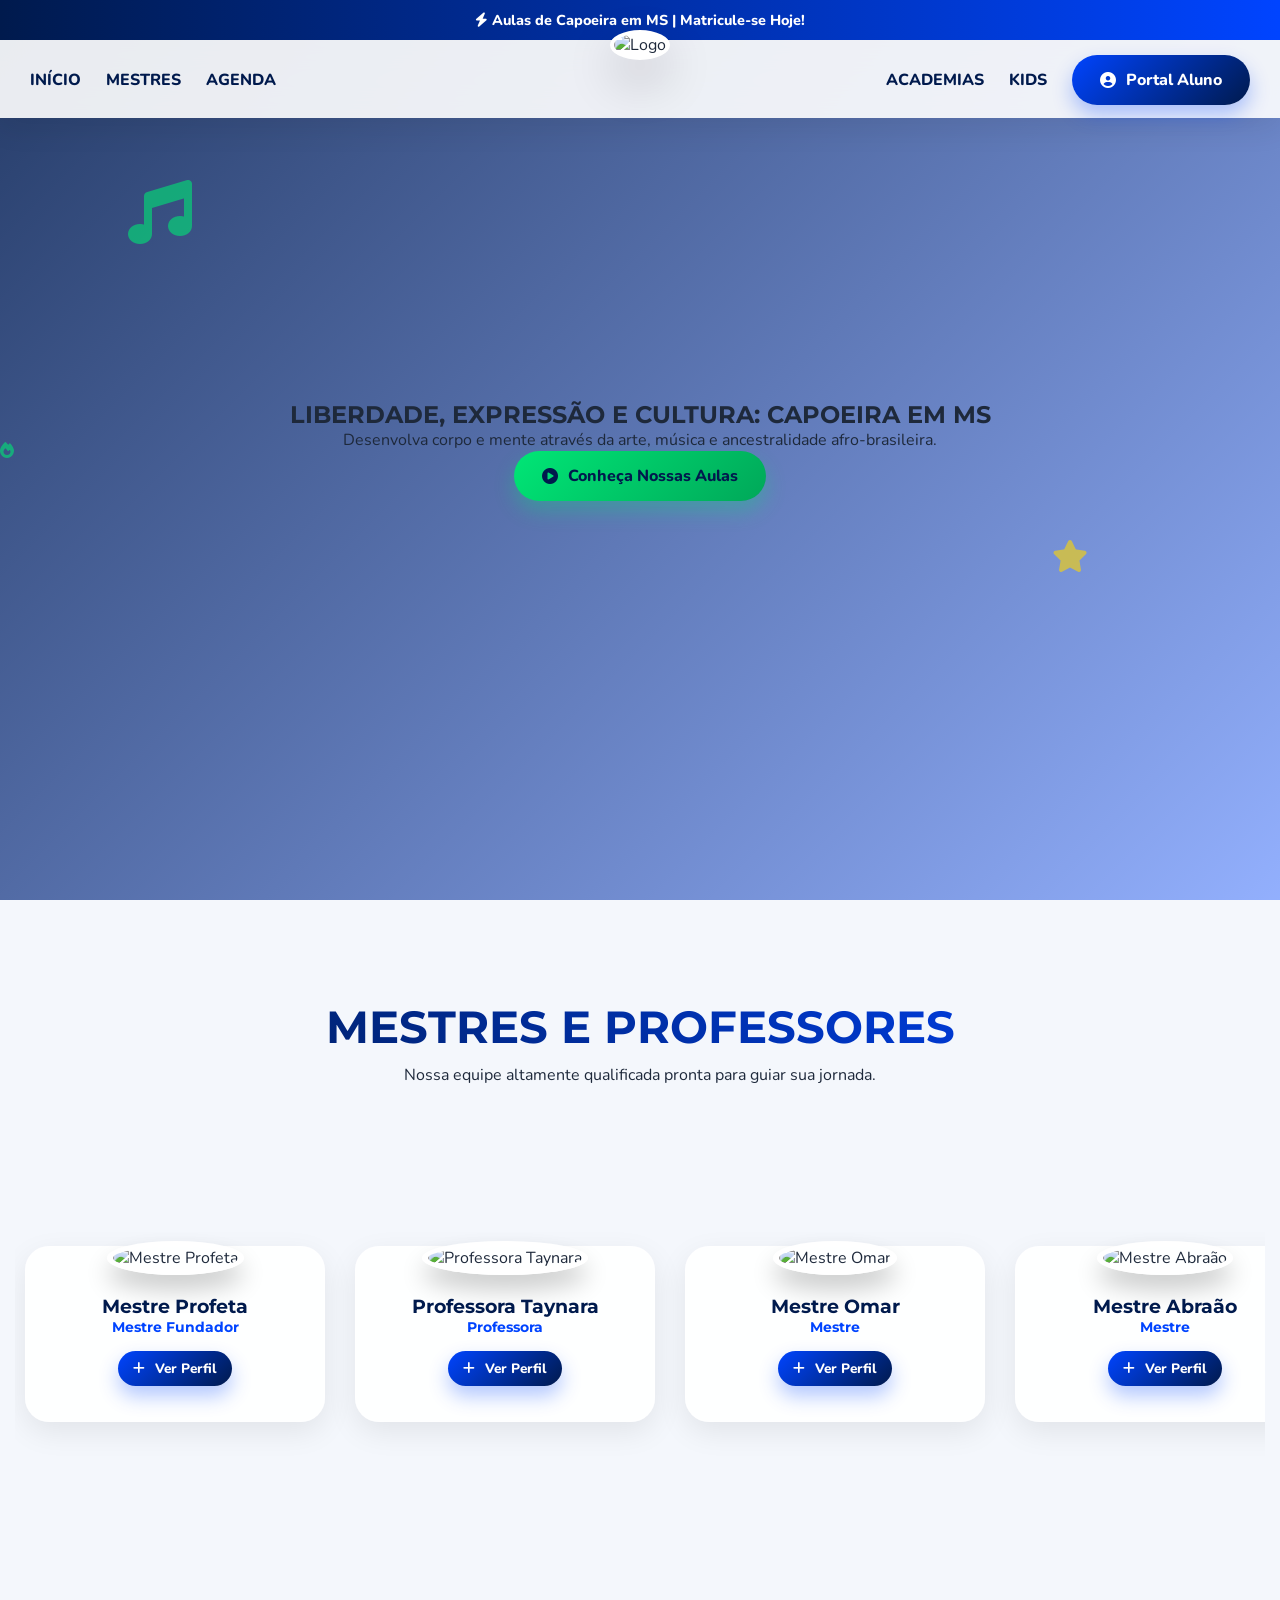
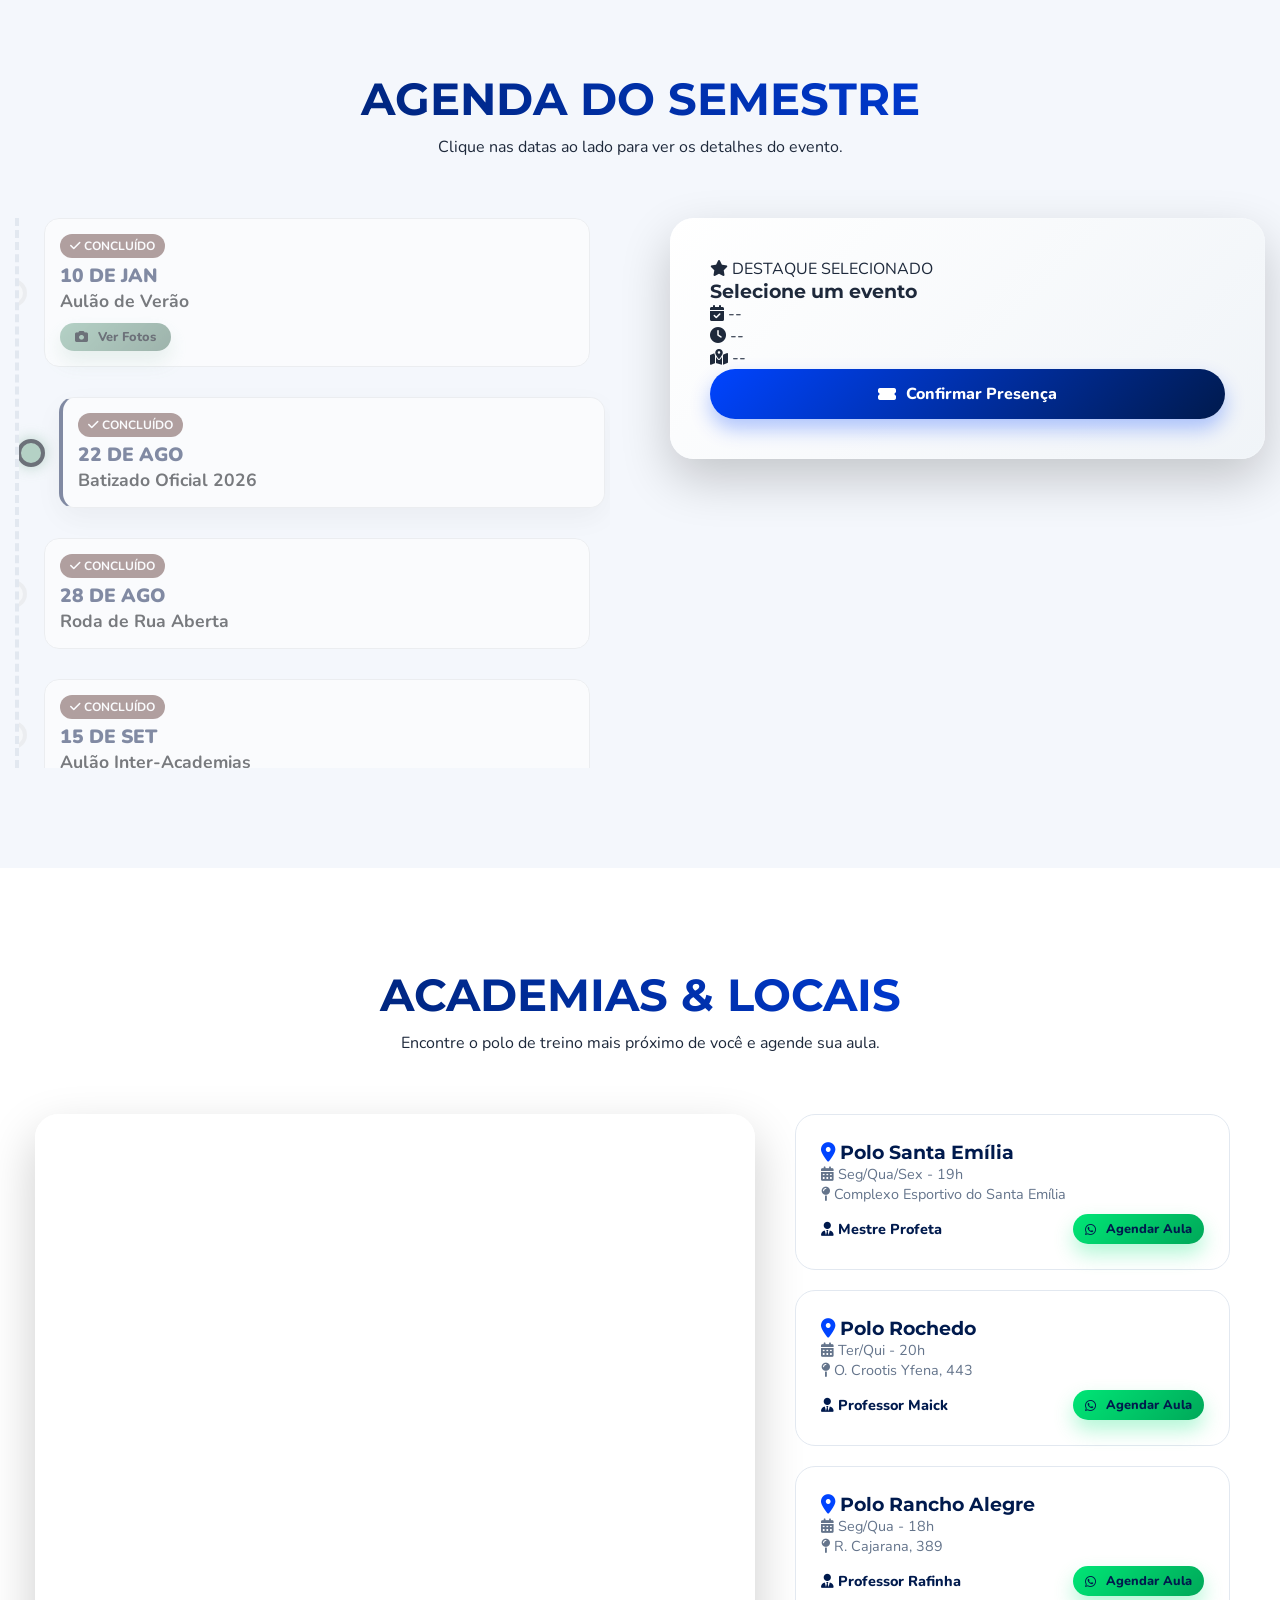
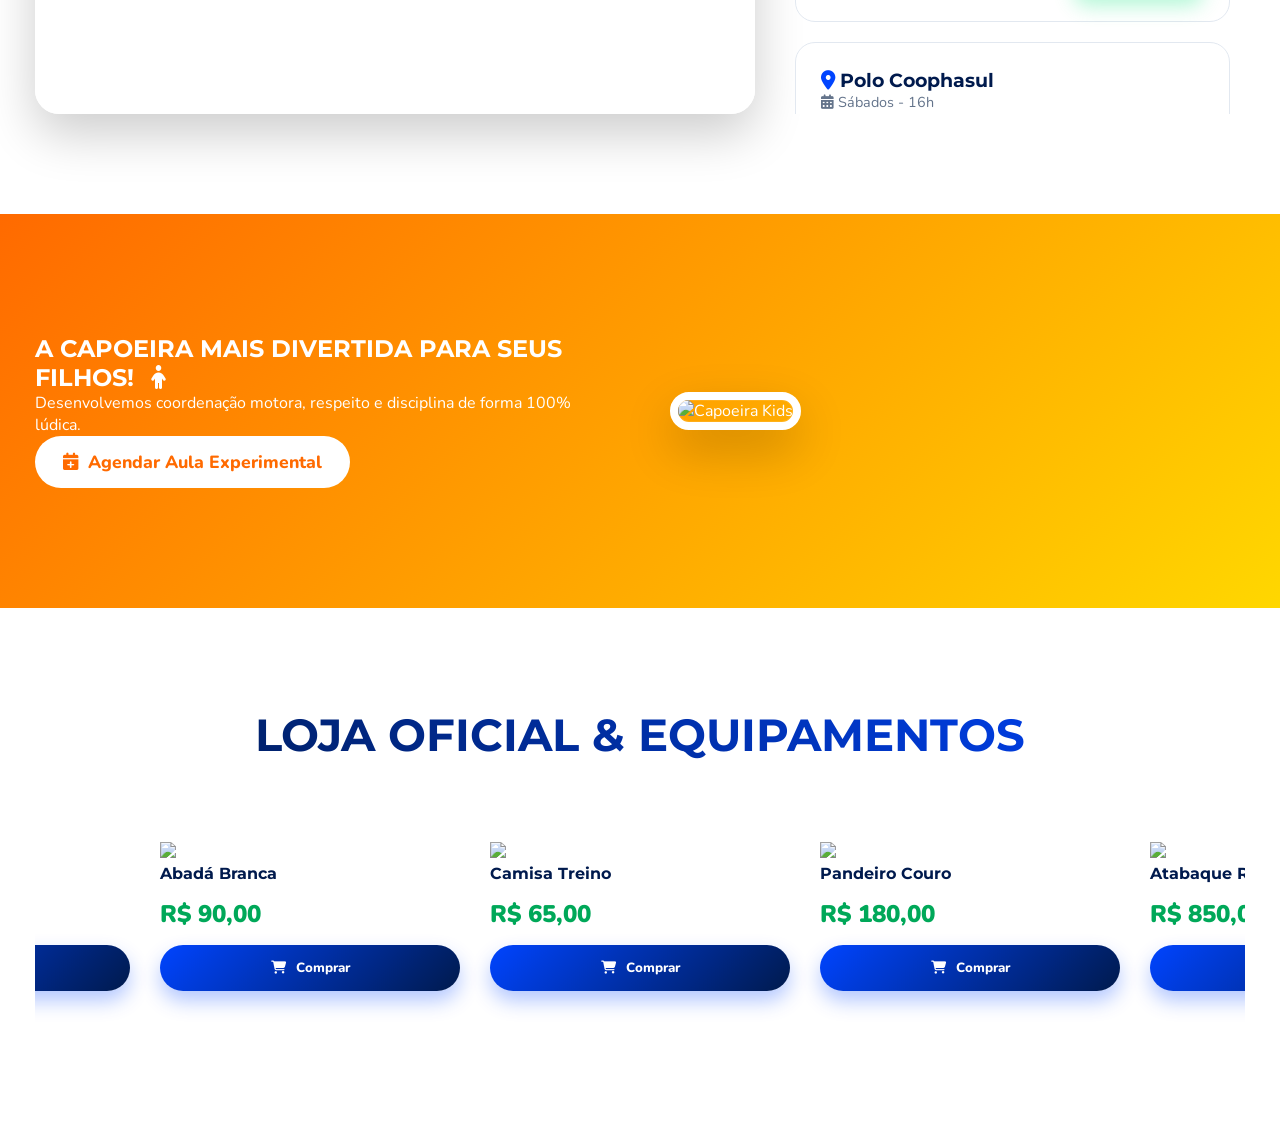
==== index.html @ 0ccc43bf "Add files via upload" ====
<!DOCTYPE html>
<html lang="pt-BR">
<head>
    <meta charset="UTF-8">
    <meta name="viewport" content="width=device-width, initial-scale=1.0">
    <title>Capoeira Liberdade e Expressão</title>
    <link href="https://fonts.googleapis.com/css2?family=Montserrat:wght@600;800;900&family=Nunito:wght@400;600;700&display=swap" rel="stylesheet">
    <link rel="stylesheet" href="https://cdnjs.cloudflare.com/ajax/libs/font-awesome/6.4.0/css/all.min.css">
    <link rel="stylesheet" href="style.css">
</head>
<body>

    <!-- HEADER E LOGO 3D -->
    <header class="header">
        <div class="header-top"><i class="fas fa-bolt"></i> Aulas de Capoeira em MS | Matricule-se Hoje!</div>
        <div class="header-bg"></div>
        <div class="nav-container">
            <ul class="nav-menu left" id="nav-menu-left">
                <li><a href="#inicio" class="nav-link">Início</a></li>
                <li><a href="#mestres" class="nav-link">Mestres</a></li>
                <li><a href="#agenda" class="nav-link">Agenda</a></li>
            </ul>
            <div class="logo-wrapper" id="logo-container">
                <a href="#inicio"><img src="logo-liberdade390.png" alt="Logo" class="logo-3d" id="logo-img"></a>
            </div>
            <div class="hamburger" id="hamburger"><i class="fas fa-bars"></i></div>
            <ul class="nav-menu right" id="nav-menu-right">
                <li><a href="#academias" class="nav-link">Academias</a></li>
                <li><a href="#kids" class="nav-link">Kids</a></li>
                <li><a href="login.html" class="btn btn-primary"><i class="fas fa-user-circle"></i> Portal Aluno</a></li>
            </ul>
        </div>
    </header>

    <!-- HERO -->
    <section id="inicio" class="hero">
        <div class="hero-overlay"></div>
        <i class="fas fa-music particle p1"></i><i class="fas fa-star particle p2"></i><i class="fas fa-fire particle p3"></i>
        <div class="container hero-content">
            <h1>LIBERDADE, EXPRESSÃO E CULTURA: CAPOEIRA EM MS</h1>
            <p>Desenvolva corpo e mente através da arte, música e ancestralidade afro-brasileira.</p>
            <a href="#academias" class="btn btn-green"><i class="fas fa-play-circle"></i> Conheça Nossas Aulas</a>
        </div>
    </section>

    <!-- MESTRES E EQUIPE (SCROLL HORIZONTAL) -->
    <section id="mestres" class="container section-spacing">
        <div class="section-title title-spaced">
            <h2>Mestres e Professores</h2>
            <p>Nossa equipe altamente qualificada pronta para guiar sua jornada.</p>
        </div>
        <div class="scroll-container" id="mestres-container">
            <!-- Injetado via main.js -->
        </div>
    </section>

    <!-- AGENDA -->
    <section id="agenda" class="container section-spacing">
        <div class="section-title">
            <h2>Agenda do Semestre</h2>
            <p>Clique nas datas ao lado para ver os detalhes do evento.</p>
        </div>
        <div class="agenda-wrapper">
            <div class="agenda-scroll-box" id="timeline-container">
                <!-- Injetado via main.js (Com lógica de Evento Concluído) -->
            </div>
            <div class="destaque-card" id="card-destaque">
                <span class="destaque-badge"><i class="fas fa-star"></i> DESTAQUE SELECIONADO</span>
                <h3 id="dest-title">Selecione um evento</h3>
                <div class="destaque-info"><i class="fas fa-calendar-check"></i> <span id="dest-date">--</span></div>
                <div class="destaque-info"><i class="fas fa-clock"></i> <span id="dest-time">--</span></div>
                <div class="destaque-info"><i class="fas fa-map-marked-alt"></i> <span id="dest-location">--</span></div>
                <a href="#contato" class="btn btn-primary btn-full"><i class="fas fa-ticket-alt"></i> Confirmar Presença</a>
            </div>
        </div>
    </section>

    <!-- ACADEMIAS E LOCAIS -->
    <section id="academias" class="bg-white section-spacing">
        <div class="container">
            <div class="section-title">
                <h2>Academias & Locais</h2>
                <p>Encontre o polo de treino mais próximo de você e agende sua aula.</p>
            </div>
            <div class="locais-grid">
                <div class="map-container">
                    <iframe id="mapa-iframe" src="https://www.google.com/maps/embed?pb=!1m18!1m12!1m3!1d119743.41162463212!2d-54.69746358327932!3d-20.463991207173167!2m3!1f0!2f0!3f0!3m2!1i1024!2i768!4f13.1!3m3!1m2!1s0x9486e66e8cb57db7%3A0xc39217036a144e78!2sCampo%20Grande%2C%20MS!5e0!3m2!1spt-BR!2sbr!4v1700000000000!5m2!1spt-BR!2sbr" width="100%" height="100%" style="border:0;" allowfullscreen="" loading="lazy"></iframe>
                </div>
                <div class="locais-lista" id="locais-container">
                    <!-- Injetado via main.js (Mais de 12 locais) -->
                </div>
            </div>
        </div>
    </section>

    <!-- MÓDULO KIDS (ANIMAÇÃO + SLIDER) -->
    <section id="kids" class="kids-section">
        <div class="container kids-content">
            <div class="kids-text">
                <h2>A CAPOEIRA MAIS DIVERTIDA PARA SEUS FILHOS! <i class="fas fa-child avatar-ginga" style="color: white; margin-left: 10px;"></i></h2>
                <p>Desenvolvemos coordenação motora, respeito e disciplina de forma 100% lúdica.</p>
                <div class="flex-gap">
                    <a href="#contato" class="btn btn-kids"><i class="fas fa-calendar-plus"></i> Agendar Aula Experimental</a>
                </div>
            </div>
            <div class="kids-image">
                <img id="kids-slider" src="https://images.unsplash.com/photo-1511632765486-a01980e01a18?q=80&w=600" alt="Capoeira Kids">
            </div>
        </div>
    </section>

    <!-- LOJA ONLINE (AUTO-SCROLL) -->
    <section id="loja" class="bg-white section-spacing">
        <div class="container">
            <div class="section-title">
                <h2>Loja Oficial & Equipamentos</h2>
            </div>
            <div class="scroll-container loja-scroll" id="loja-container">
                <!-- Injetado via main.js -->
            </div>
        </div>
    </section>

    <!-- POPUP DO PROFESSOR (MODAL) -->
    <div class="modal-prof" id="modalProf">
        <div class="modal-prof-content">
            <button class="close-modal" id="closeProf"><i class="fas fa-times"></i></button>
            <img src="" id="popupProfFoto" class="modal-prof-img">
            <h2 id="popupProfNome" style="margin-top: 20px; color: var(--blue-dark);">Nome</h2>
            <h4 id="popupProfTitulo" style="color: var(--blue-vibrant); margin-bottom: 15px;">Título</h4>
            <p id="popupProfBio" style="color: var(--text-muted); margin-bottom: 25px;">Biografia...</p>
            <div class="flex-gap" style="justify-content: center;">
                <a href="#" id="popupProfWhats" target="_blank" class="btn btn-green"><i class="fab fa-whatsapp"></i> Falar no WhatsApp</a>
                <a href="#" id="popupProfMaps" target="_blank" class="btn btn-primary"><i class="fas fa-map-marker-alt"></i> Ver Academia</a>
            </div>
        </div>
    </div>

    <script type="module" src="main.js"></script>
</body>
</html>
---- style.css ----
/* ================= VARIÁVEIS ================= */
:root {
    --blue-dark: #001A4D; --blue-vibrant: #0044FF;
    --green-flag: #00E676; --green-dark: #00A859;
    --orange-kids: #FF6A00; --yellow-kids: #FFD700;
    --bg-light: #F4F7FC; --text-dark: #1E293B; --text-muted: #64748B;
    --border-color: #E2E8F0;
    --transition-smooth: all 0.5s cubic-bezier(0.25, 1, 0.5, 1);
    --shadow-soft: 0 10px 30px rgba(0, 0, 0, 0.08);
    --shadow-3d: 0 20px 50px rgba(0, 0, 0, 0.2), 0 0 0 1px rgba(255,255,255,0.1) inset;
}

* { margin: 0; padding: 0; box-sizing: border-box; font-family: 'Nunito', sans-serif; }
html { scroll-behavior: smooth; }
body { background-color: var(--bg-light); color: var(--text-dark); overflow-x: hidden; }
h1, h2, h3, h4 { font-family: 'Montserrat', sans-serif; }
a { text-decoration: none; color: inherit; }
.container { max-width: 1250px; margin: 0 auto; padding: 0 20px; position: relative; z-index: 2; }
.section-spacing { padding: 100px 0; }
.bg-white { background-color: #fff; }
.flex-gap { display: flex; gap: 15px; flex-wrap: wrap; }
.btn-full { width: 100%; text-align: center; }

/* ================= COMPONENTES E BOTÕES ================= */
.btn { display: inline-flex; align-items: center; justify-content: center; gap: 10px; padding: 14px 28px; border-radius: 50px; font-weight: 800; cursor: pointer; transition: var(--transition-smooth); border: none; overflow: hidden; }
.btn-primary { background: linear-gradient(135deg, var(--blue-vibrant), var(--blue-dark)); color: white; box-shadow: 0 10px 20px rgba(0, 68, 255, 0.3); }
.btn-primary:hover { transform: translateY(-3px) scale(1.02); box-shadow: 0 15px 30px rgba(0, 68, 255, 0.5); }
.btn-green { background: linear-gradient(135deg, var(--green-flag), var(--green-dark)); color: var(--blue-dark); box-shadow: 0 10px 20px rgba(0, 230, 118, 0.3); }
.btn-green:hover { transform: translateY(-3px) scale(1.02); color: #000; }
.btn-kids { background: white; color: var(--orange-kids); font-size: 1.1rem; }

.section-title { text-align: center; margin-bottom: 60px; }
.title-spaced { margin-bottom: 80px; } /* Afastamento solicitado */
.section-title h2 { font-size: 2.8rem; margin-bottom: 10px; text-transform: uppercase; background: linear-gradient(45deg, var(--blue-dark), var(--blue-vibrant)); -webkit-background-clip: text; -webkit-text-fill-color: transparent; }

/* ================= HEADER E LOGO 3D ================= */
.header { position: fixed; top: 0; width: 100%; z-index: 1000; transition: var(--transition-smooth); }
.header-bg { background: rgba(255, 255, 255, 0.9); backdrop-filter: blur(15px); box-shadow: var(--shadow-soft); position: absolute; top: 38px; width: 100%; height: 80px; z-index: 0; }
.header-top { background: linear-gradient(90deg, var(--blue-dark), var(--blue-vibrant)); color: white; text-align: center; padding: 10px 0; font-size: 0.9rem; font-weight: 800; position: relative; z-index: 1; }
.nav-container { display: flex; justify-content: space-between; align-items: center; padding: 0 30px; max-width: 1400px; margin: 0 auto; height: 80px; position: relative; z-index: 2; }
.nav-menu { display: flex; gap: 25px; align-items: center; width: 40%; list-style: none; }
.nav-menu.right { justify-content: flex-end; }
.nav-link { font-weight: 800; color: var(--blue-dark); position: relative; padding: 5px 0; text-transform: uppercase; }
.logo-wrapper { position: absolute; left: 50%; transform: translateX(-50%); top: -10px; perspective: 1000px; cursor: pointer; }
.logo-3d { width: 140px; height: 140px; border-radius: 50%; box-shadow: var(--shadow-3d); border: 4px solid white; transition: transform 0.1s ease-out; background: white; }
.hamburger { display: none; font-size: 2rem; color: var(--blue-dark); cursor: pointer; position: relative; z-index: 3; }

/* ================= SCROLL HORIZONTAL (MESTRES E LOJA) ================= */
.scroll-container { display: flex; overflow-x: auto; gap: 30px; padding: 20px 10px 50px 10px; scroll-snap-type: x mandatory; scroll-behavior: smooth; scrollbar-width: none; }
.scroll-container::-webkit-scrollbar { display: none; }
.scroll-item { min-width: 300px; scroll-snap-align: center; flex-shrink: 0; }

.mestre-card { background: rgba(255,255,255,0.9); border-radius: 24px; padding: 0 25px 35px; text-align: center; box-shadow: var(--shadow-soft); transition: var(--transition-smooth); border: 1px solid rgba(255,255,255,0.5); margin-top: 60px; cursor: pointer; }
.mestre-card:hover { transform: translateY(-15px); box-shadow: var(--shadow-3d); border-color: var(--green-flag); }
.mestre-foto { width: 140px; height: 140px; border-radius: 50%; object-fit: cover; border: 6px solid white; box-shadow: 0 15px 25px rgba(0,0,0,0.2); margin: -70px auto 20px; transition: var(--transition-smooth); }
.mestre-card:hover .mestre-foto { transform: scale(1.1); border-color: var(--green-flag); }

/* ================= AGENDA COM SCROLL ================= */
.agenda-wrapper { display: grid; grid-template-columns: 1fr 1fr; gap: 60px; align-items: start; }
.agenda-scroll-box { max-height: 550px; overflow-y: auto; padding-right: 20px; padding-left: 25px; border-left: 4px dashed var(--border-color); scrollbar-width: thin; scrollbar-color: var(--blue-vibrant) var(--bg-light); }
.timeline-item { position: relative; margin-bottom: 30px; cursor: pointer; transition: var(--transition-smooth); padding: 15px; border-radius: 15px; background: white; border: 1px solid var(--border-color); }
.timeline-item:hover, .timeline-item.active { box-shadow: var(--shadow-soft); transform: translateX(15px); border-left: 4px solid var(--blue-vibrant); }
.timeline-item::before { content: ''; position: absolute; left: -46px; top: 50%; transform: translateY(-50%); width: 20px; height: 20px; border-radius: 50%; background: var(--bg-light); border: 4px solid var(--border-color); transition: var(--transition-smooth); }
.timeline-item.active::before { background: var(--green-flag); border-color: var(--blue-dark); box-shadow: 0 0 15px var(--green-flag); }

.evento-concluido { opacity: 0.6; filter: grayscale(80%); }
.badge-concluido { background: #E74C3C; color: white; padding: 4px 10px; border-radius: 12px; font-size: 0.75rem; font-weight: bold; margin-bottom: 5px; display: inline-block; }

.destaque-card { background: linear-gradient(135deg, #ffffff, #f0f4f8); border-radius: 24px; padding: 40px; box-shadow: var(--shadow-3d); position: sticky; top: 120px; }

/* ================= ACADEMIAS ================= */
.locais-grid { display: grid; grid-template-columns: 1fr 450px; gap: 40px; }
.map-container { border-radius: 24px; overflow: hidden; box-shadow: var(--shadow-3d); min-height: 600px; border: 5px solid white; }
.locais-lista { display: flex; flex-direction: column; gap: 20px; overflow-y: auto; max-height: 600px; padding-right: 15px; }
.local-card { background: white; border-radius: 20px; padding: 25px; border: 1px solid var(--border-color); transition: var(--transition-smooth); cursor: pointer; }
.local-card:hover { border-color: var(--blue-vibrant); box-shadow: var(--shadow-3d); transform: translateX(-10px); }

/* ================= KIDS ANIMAÇÃO ================= */
.kids-section { background: linear-gradient(135deg, var(--orange-kids), var(--yellow-kids)); color: white; padding: 120px 0; overflow: hidden; }
.kids-content { display: grid; grid-template-columns: 1fr 1fr; gap: 60px; align-items: center; }
.avatar-ginga { animation: gingaCapoeira 2.5s infinite ease-in-out alternate; transform-origin: bottom center; display: inline-block; }
@keyframes gingaCapoeira { 0% { transform: rotate(-15deg) translateX(-5px); } 100% { transform: rotate(15deg) translateX(5px); } }
.kids-image img { width: 100%; border-radius: 30px; box-shadow: var(--shadow-3d); border: 8px solid white; transition: var(--transition-smooth); height: 400px; object-fit: cover; }

/* ================= MODAL DO PROFESSOR ================= */
.modal-prof { display: none; position: fixed; top: 0; left: 0; width: 100%; height: 100%; background: rgba(0,26,77,0.6); z-index: 2000; align-items: center; justify-content: center; backdrop-filter: blur(8px); opacity: 0; transition: opacity 0.3s ease; }
.modal-prof.show { display: flex; opacity: 1; }
.modal-prof-content { background: white; width: 90%; max-width: 500px; border-radius: 24px; padding: 40px; position: relative; text-align: center; transform: translateY(50px); transition: 0.3s ease; }
.modal-prof.show .modal-prof-content { transform: translateY(0); }
.modal-prof-img { width: 140px; height: 140px; border-radius: 50%; object-fit: cover; margin-top: -90px; border: 5px solid white; box-shadow: var(--shadow-soft); }
.close-modal { position: absolute; top: 15px; right: 20px; background: none; border: none; font-size: 1.5rem; cursor: pointer; color: #999; }

/* ================= HERO PARTICLES E MOBILE ================= */
.hero { height: 100vh; background: url('https://images.unsplash.com/photo-1599839619722-39751411ea63?q=80&w=2000') center/cover; position: relative; display: flex; align-items: center; text-align: center; }
.hero-overlay { position: absolute; width: 100%; height: 100%; background: linear-gradient(135deg, rgba(0,26,77,0.85), rgba(0,68,255,0.4)); }
.particle { position: absolute; opacity: 0.6; animation: float 10s infinite linear; color: var(--green-flag); }
.p1 { top: 20%; left: 10%; font-size: 4rem; } .p2 { top: 60%; right: 15%; font-size: 2rem; color: var(--yellow-kids); }
@keyframes float { 0% { transform: translateY(0) rotate(0deg); } 50% { transform: translateY(-50px) rotate(180deg); } 100% { transform: translateY(0) rotate(360deg); } }

@media (max-width: 992px) { .agenda-wrapper, .locais-grid, .kids-content { grid-template-columns: 1fr; } }
@media (max-width: 768px) {
    .hamburger { display: block; }
    .nav-menu { display: none; position: absolute; top: 70px; left: 0; width: 100%; background: white; flex-direction: column; padding: 20px; box-shadow: var(--shadow-soft); }
    .nav-menu.active { display: flex; }
    .logo-wrapper { left: 20px; transform: none; top: 10px; }
    .logo-3d { width: 60px; height: 60px; }
}
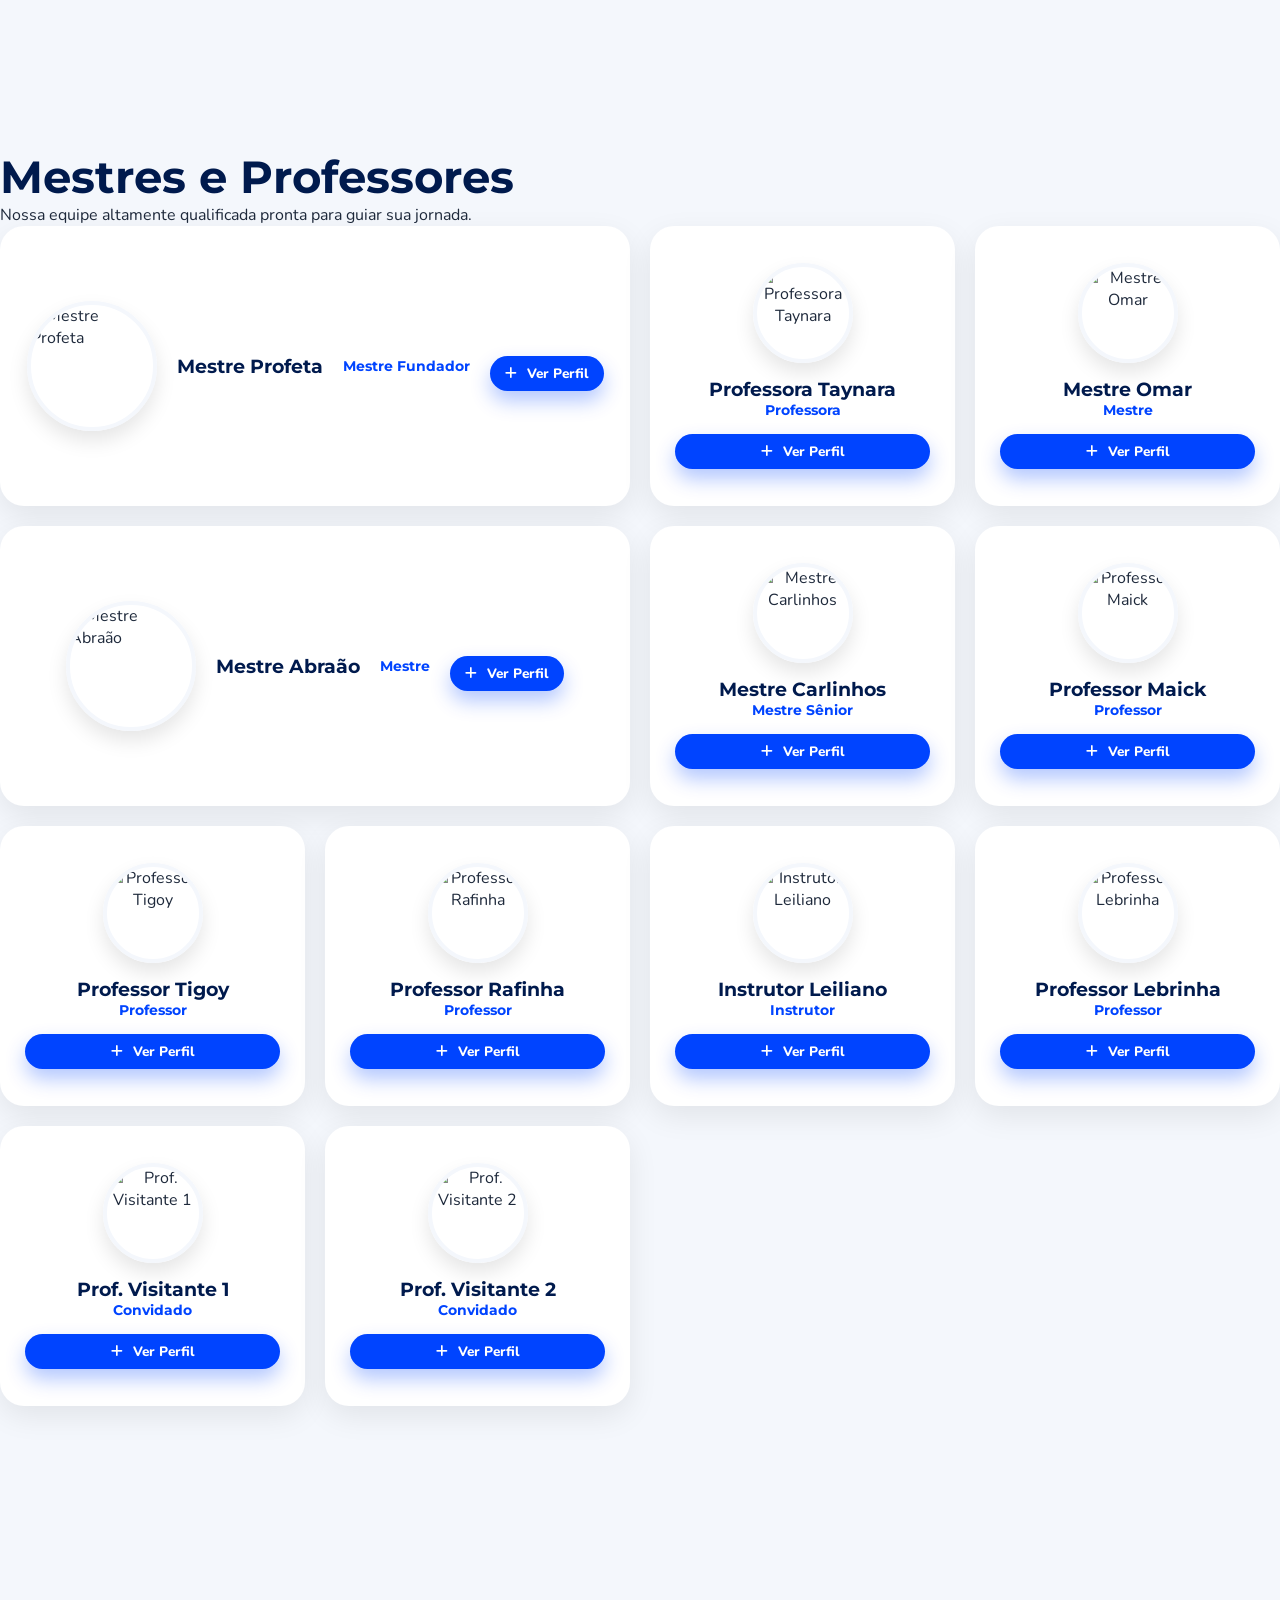
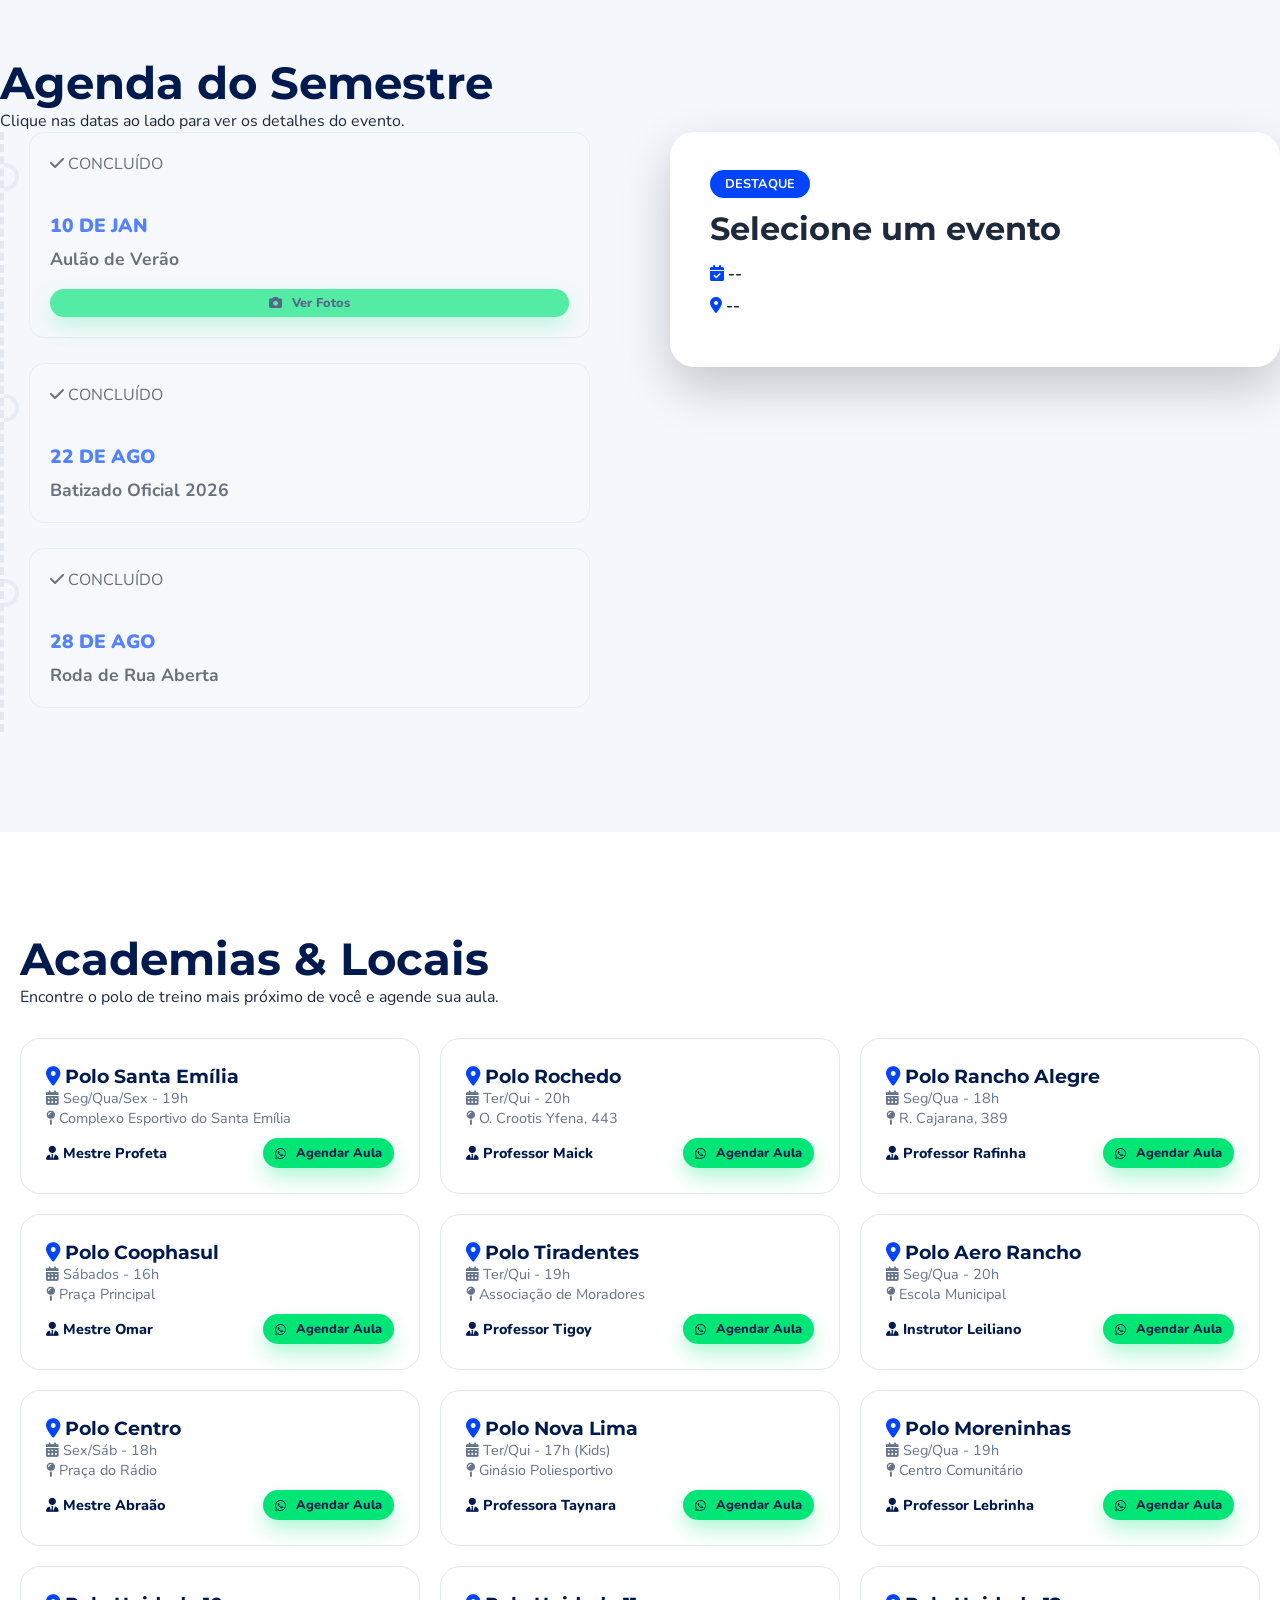
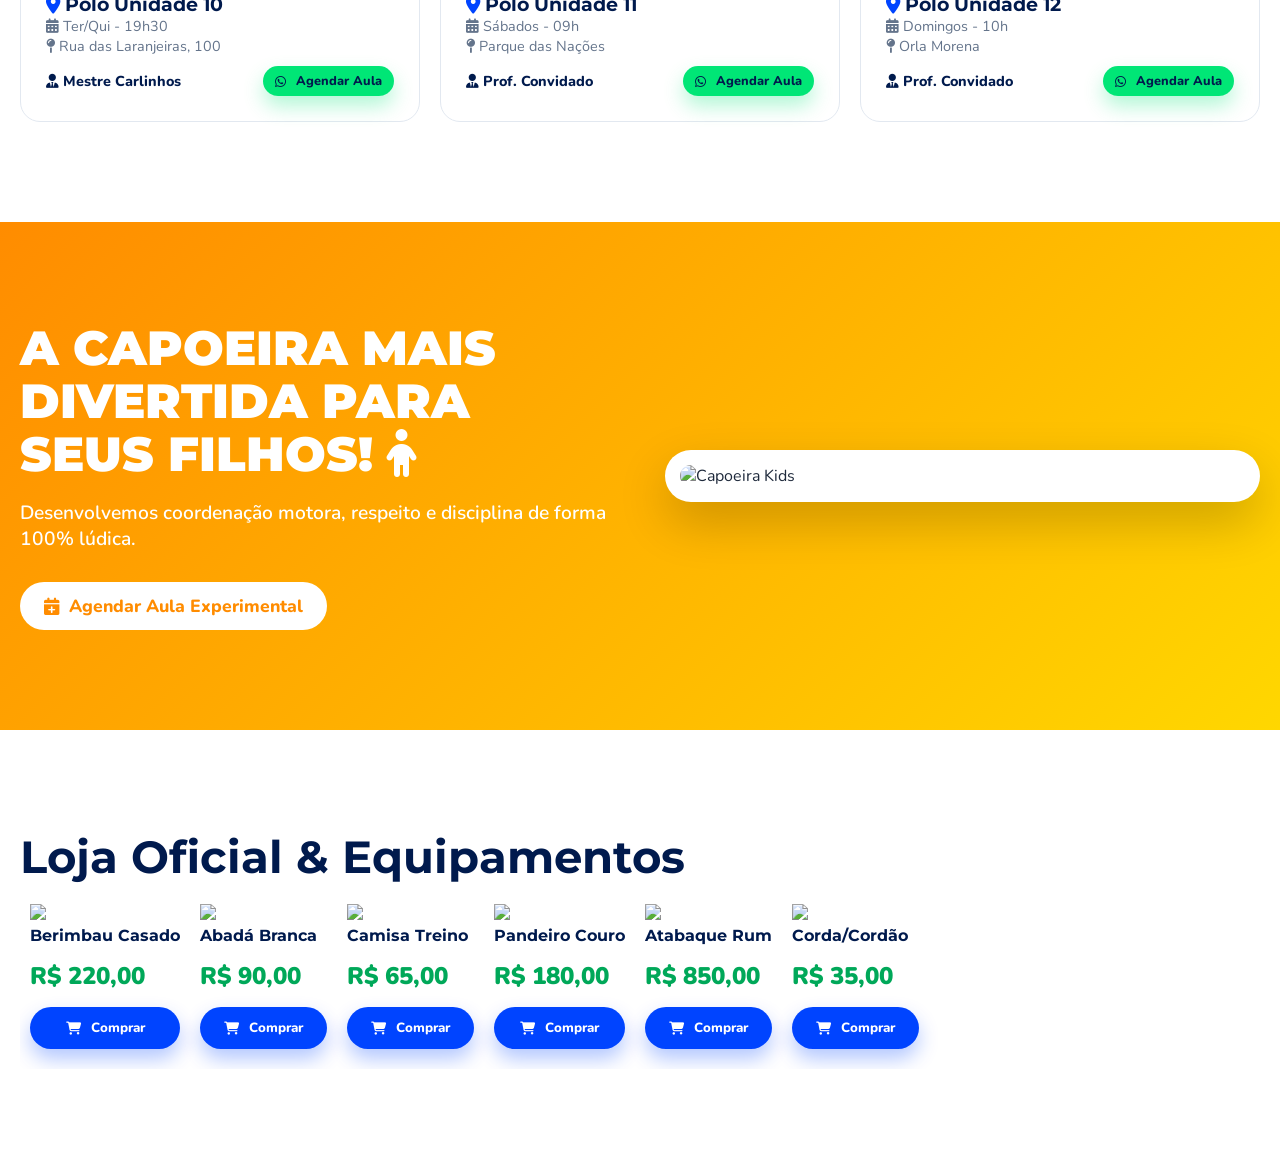
==== commit dfa96c4c: "Update index.html" ====
--- a/index.html
+++ b/index.html
@@ -10,132 +10,91 @@
 </head>
 <body>
 
-    <!-- HEADER E LOGO 3D -->
-    <header class="header">
-        <div class="header-top"><i class="fas fa-bolt"></i> Aulas de Capoeira em MS | Matricule-se Hoje!</div>
-        <div class="header-bg"></div>
-        <div class="nav-container">
-            <ul class="nav-menu left" id="nav-menu-left">
-                <li><a href="#inicio" class="nav-link">Início</a></li>
-                <li><a href="#mestres" class="nav-link">Mestres</a></li>
-                <li><a href="#agenda" class="nav-link">Agenda</a></li>
-            </ul>
-            <div class="logo-wrapper" id="logo-container">
-                <a href="#inicio"><img src="logo-liberdade390.png" alt="Logo" class="logo-3d" id="logo-img"></a>
-            </div>
-            <div class="hamburger" id="hamburger"><i class="fas fa-bars"></i></div>
-            <ul class="nav-menu right" id="nav-menu-right">
-                <li><a href="#academias" class="nav-link">Academias</a></li>
-                <li><a href="#kids" class="nav-link">Kids</a></li>
-                <li><a href="login.html" class="btn btn-primary"><i class="fas fa-user-circle"></i> Portal Aluno</a></li>
-            </ul>
-        </div>
-    </header>
-
-    <!-- HERO -->
-    <section id="inicio" class="hero">
-        <div class="hero-overlay"></div>
-        <i class="fas fa-music particle p1"></i><i class="fas fa-star particle p2"></i><i class="fas fa-fire particle p3"></i>
-        <div class="container hero-content">
-            <h1>LIBERDADE, EXPRESSÃO E CULTURA: CAPOEIRA EM MS</h1>
-            <p>Desenvolva corpo e mente através da arte, música e ancestralidade afro-brasileira.</p>
-            <a href="#academias" class="btn btn-green"><i class="fas fa-play-circle"></i> Conheça Nossas Aulas</a>
-        </div>
-    </section>
-
-    <!-- MESTRES E EQUIPE (SCROLL HORIZONTAL) -->
-    <section id="mestres" class="container section-spacing">
-        <div class="section-title title-spaced">
-            <h2>Mestres e Professores</h2>
+    <!-- MESTRES E EQUIPE (Mosaico) -->
+    <section id="mestres" class="container section-spacing mt-spaced">
+        <div class="section-title">
+            <h2 style="color: var(--blue-dark); font-size: 2.8rem;">Mestres e Professores</h2>
             <p>Nossa equipe altamente qualificada pronta para guiar sua jornada.</p>
         </div>
-        <div class="scroll-container" id="mestres-container">
+        <div class="mestre-mosaic" id="mestres-container">
             <!-- Injetado via main.js -->
         </div>
     </section>
 
     <!-- AGENDA -->
-    <section id="agenda" class="container section-spacing">
+    <section id="agenda" class="container section-spacing mt-spaced">
         <div class="section-title">
-            <h2>Agenda do Semestre</h2>
+            <h2 style="color: var(--blue-dark); font-size: 2.8rem;">Agenda do Semestre</h2>
             <p>Clique nas datas ao lado para ver os detalhes do evento.</p>
         </div>
         <div class="agenda-wrapper">
             <div class="agenda-scroll-box" id="timeline-container">
-                <!-- Injetado via main.js (Com lógica de Evento Concluído) -->
+                <!-- Injetado via main.js (Com ordenação automática) -->
             </div>
-            <div class="destaque-card" id="card-destaque">
-                <span class="destaque-badge"><i class="fas fa-star"></i> DESTAQUE SELECIONADO</span>
-                <h3 id="dest-title">Selecione um evento</h3>
-                <div class="destaque-info"><i class="fas fa-calendar-check"></i> <span id="dest-date">--</span></div>
-                <div class="destaque-info"><i class="fas fa-clock"></i> <span id="dest-time">--</span></div>
-                <div class="destaque-info"><i class="fas fa-map-marked-alt"></i> <span id="dest-location">--</span></div>
-                <a href="#contato" class="btn btn-primary btn-full"><i class="fas fa-ticket-alt"></i> Confirmar Presença</a>
+            <div class="destaque-card" id="card-destaque" style="background: white; border-radius: 24px; padding: 40px; box-shadow: var(--shadow-3d); position: sticky; top: 100px;">
+                <span style="background: var(--blue-vibrant); color: white; padding: 5px 15px; border-radius: 20px; font-weight: bold; font-size: 0.8rem;">DESTAQUE</span>
+                <h3 id="dest-title" style="margin: 15px 0; font-size: 2rem;">Selecione um evento</h3>
+                <div style="margin-bottom: 10px; font-weight: bold;"><i class="fas fa-calendar-check" style="color: var(--blue-vibrant);"></i> <span id="dest-date">--</span></div>
+                <div style="margin-bottom: 10px; font-weight: bold;"><i class="fas fa-map-marker-alt" style="color: var(--blue-vibrant);"></i> <span id="dest-location">--</span></div>
             </div>
         </div>
     </section>
 
-    <!-- ACADEMIAS E LOCAIS -->
-    <section id="academias" class="bg-white section-spacing">
+    <!-- ACADEMIAS E LOCAIS (12 LOCAIS) -->
+    <section id="academias" class="section-spacing" style="background: white;">
         <div class="container">
             <div class="section-title">
-                <h2>Academias & Locais</h2>
+                <h2 style="color: var(--blue-dark); font-size: 2.8rem;">Academias & Locais</h2>
                 <p>Encontre o polo de treino mais próximo de você e agende sua aula.</p>
             </div>
-            <div class="locais-grid">
-                <div class="map-container">
-                    <iframe id="mapa-iframe" src="https://www.google.com/maps/embed?pb=!1m18!1m12!1m3!1d119743.41162463212!2d-54.69746358327932!3d-20.463991207173167!2m3!1f0!2f0!3f0!3m2!1i1024!2i768!4f13.1!3m3!1m2!1s0x9486e66e8cb57db7%3A0xc39217036a144e78!2sCampo%20Grande%2C%20MS!5e0!3m2!1spt-BR!2sbr!4v1700000000000!5m2!1spt-BR!2sbr" width="100%" height="100%" style="border:0;" allowfullscreen="" loading="lazy"></iframe>
-                </div>
-                <div class="locais-lista" id="locais-container">
-                    <!-- Injetado via main.js (Mais de 12 locais) -->
-                </div>
+            <div class="academias-grid" id="locais-container">
+                <!-- Injetado via main.js -->
             </div>
         </div>
     </section>
 
-    <!-- MÓDULO KIDS (ANIMAÇÃO + SLIDER) -->
+    <!-- MÓDULO KIDS (BOLHAS E SLIDER) -->
     <section id="kids" class="kids-section">
+        <div class="bubbles" id="bubbles-container"></div>
         <div class="container kids-content">
-            <div class="kids-text">
-                <h2>A CAPOEIRA MAIS DIVERTIDA PARA SEUS FILHOS! <i class="fas fa-child avatar-ginga" style="color: white; margin-left: 10px;"></i></h2>
-                <p>Desenvolvemos coordenação motora, respeito e disciplina de forma 100% lúdica.</p>
-                <div class="flex-gap">
-                    <a href="#contato" class="btn btn-kids"><i class="fas fa-calendar-plus"></i> Agendar Aula Experimental</a>
-                </div>
+            <div style="color: white;">
+                <h2 style="font-size: 3rem; font-weight: 900; line-height: 1.1; margin-bottom: 20px;">A CAPOEIRA MAIS DIVERTIDA PARA SEUS FILHOS! <i class="fas fa-child avatar-ginga"></i></h2>
+                <p style="font-size: 1.2rem; font-weight: 600; margin-bottom: 30px;">Desenvolvemos coordenação motora, respeito e disciplina de forma 100% lúdica.</p>
+                <a href="#contato" class="btn" style="background: white; color: var(--orange-kids); font-size: 1.1rem;"><i class="fas fa-calendar-plus"></i> Agendar Aula Experimental</a>
             </div>
             <div class="kids-image">
-                <img id="kids-slider" src="https://images.unsplash.com/photo-1511632765486-a01980e01a18?q=80&w=600" alt="Capoeira Kids">
+                <img id="kids-slider" src="https://images.unsplash.com/photo-1511632765486-a01980e01a18?w=800" alt="Capoeira Kids">
             </div>
         </div>
     </section>
 
     <!-- LOJA ONLINE (AUTO-SCROLL) -->
-    <section id="loja" class="bg-white section-spacing">
+    <section id="loja" class="section-spacing" style="background: white;">
         <div class="container">
             <div class="section-title">
-                <h2>Loja Oficial & Equipamentos</h2>
+                <h2 style="color: var(--blue-dark); font-size: 2.8rem;">Loja Oficial & Equipamentos</h2>
             </div>
-            <div class="scroll-container loja-scroll" id="loja-container">
+            <div class="loja-carousel" id="loja-container">
                 <!-- Injetado via main.js -->
             </div>
         </div>
     </section>
 
-    <!-- POPUP DO PROFESSOR (MODAL) -->
+    <!-- MODAL DO PROFESSOR -->
     <div class="modal-prof" id="modalProf">
         <div class="modal-prof-content">
             <button class="close-modal" id="closeProf"><i class="fas fa-times"></i></button>
             <img src="" id="popupProfFoto" class="modal-prof-img">
-            <h2 id="popupProfNome" style="margin-top: 20px; color: var(--blue-dark);">Nome</h2>
+            <h2 id="popupProfNome" style="margin-top: 15px; color: var(--blue-dark);">Nome</h2>
             <h4 id="popupProfTitulo" style="color: var(--blue-vibrant); margin-bottom: 15px;">Título</h4>
-            <p id="popupProfBio" style="color: var(--text-muted); margin-bottom: 25px;">Biografia...</p>
-            <div class="flex-gap" style="justify-content: center;">
-                <a href="#" id="popupProfWhats" target="_blank" class="btn btn-green"><i class="fab fa-whatsapp"></i> Falar no WhatsApp</a>
-                <a href="#" id="popupProfMaps" target="_blank" class="btn btn-primary"><i class="fas fa-map-marker-alt"></i> Ver Academia</a>
+            <p id="popupProfBio" style="color: var(--text-muted); margin-bottom: 25px;">Biografia</p>
+            <div style="display: flex; gap: 15px; justify-content: center; flex-wrap: wrap;">
+                <a href="#" id="popupProfWhats" target="_blank" class="btn btn-green"><i class="fab fa-whatsapp"></i> WhatsApp</a>
+                <a href="#" id="popupProfMaps" target="_blank" class="btn btn-primary"><i class="fas fa-map-marker-alt"></i> Local</a>
             </div>
         </div>
     </div>
 
     <script type="module" src="main.js"></script>
 </body>
-</html>+</html>
--- a/style.css
+++ b/style.css
@@ -1,13 +1,13 @@
-/* ================= VARIÁVEIS ================= */
+/* style.css */
 :root {
     --blue-dark: #001A4D; --blue-vibrant: #0044FF;
     --green-flag: #00E676; --green-dark: #00A859;
-    --orange-kids: #FF6A00; --yellow-kids: #FFD700;
+    --orange-kids: #FF8C00; --yellow-kids: #FFD700;
     --bg-light: #F4F7FC; --text-dark: #1E293B; --text-muted: #64748B;
     --border-color: #E2E8F0;
     --transition-smooth: all 0.5s cubic-bezier(0.25, 1, 0.5, 1);
     --shadow-soft: 0 10px 30px rgba(0, 0, 0, 0.08);
-    --shadow-3d: 0 20px 50px rgba(0, 0, 0, 0.2), 0 0 0 1px rgba(255,255,255,0.1) inset;
+    --shadow-3d: 0 20px 50px rgba(0, 0, 0, 0.2);
 }
 
 * { margin: 0; padding: 0; box-sizing: border-box; font-family: 'Nunito', sans-serif; }
@@ -15,93 +15,64 @@
 body { background-color: var(--bg-light); color: var(--text-dark); overflow-x: hidden; }
 h1, h2, h3, h4 { font-family: 'Montserrat', sans-serif; }
 a { text-decoration: none; color: inherit; }
-.container { max-width: 1250px; margin: 0 auto; padding: 0 20px; position: relative; z-index: 2; }
+.container { max-width: 1300px; margin: 0 auto; padding: 0 20px; position: relative; z-index: 2; }
 .section-spacing { padding: 100px 0; }
-.bg-white { background-color: #fff; }
-.flex-gap { display: flex; gap: 15px; flex-wrap: wrap; }
-.btn-full { width: 100%; text-align: center; }
+.mt-spaced { margin-top: 50px; } /* Afastamento de meio centímetro visual solicitado */
 
-/* ================= COMPONENTES E BOTÕES ================= */
-.btn { display: inline-flex; align-items: center; justify-content: center; gap: 10px; padding: 14px 28px; border-radius: 50px; font-weight: 800; cursor: pointer; transition: var(--transition-smooth); border: none; overflow: hidden; }
-.btn-primary { background: linear-gradient(135deg, var(--blue-vibrant), var(--blue-dark)); color: white; box-shadow: 0 10px 20px rgba(0, 68, 255, 0.3); }
-.btn-primary:hover { transform: translateY(-3px) scale(1.02); box-shadow: 0 15px 30px rgba(0, 68, 255, 0.5); }
-.btn-green { background: linear-gradient(135deg, var(--green-flag), var(--green-dark)); color: var(--blue-dark); box-shadow: 0 10px 20px rgba(0, 230, 118, 0.3); }
-.btn-green:hover { transform: translateY(-3px) scale(1.02); color: #000; }
-.btn-kids { background: white; color: var(--orange-kids); font-size: 1.1rem; }
+/* Botoes */
+.btn { display: inline-flex; align-items: center; justify-content: center; gap: 10px; padding: 12px 24px; border-radius: 50px; font-weight: 800; cursor: pointer; transition: var(--transition-smooth); border: none; }
+.btn-primary { background: var(--blue-vibrant); color: white; box-shadow: 0 10px 20px rgba(0, 68, 255, 0.3); }
+.btn-primary:hover { transform: translateY(-3px); box-shadow: 0 15px 30px rgba(0, 68, 255, 0.5); }
+.btn-gray { background: #CBD5E1; color: #475569; cursor: not-allowed; }
+.btn-green { background: var(--green-flag); color: var(--blue-dark); box-shadow: 0 10px 20px rgba(0, 230, 118, 0.3); }
 
-.section-title { text-align: center; margin-bottom: 60px; }
-.title-spaced { margin-bottom: 80px; } /* Afastamento solicitado */
-.section-title h2 { font-size: 2.8rem; margin-bottom: 10px; text-transform: uppercase; background: linear-gradient(45deg, var(--blue-dark), var(--blue-vibrant)); -webkit-background-clip: text; -webkit-text-fill-color: transparent; }
+/* Mosaico de Mestres (Bento Box UI) */
+.mestre-mosaic { display: grid; grid-template-columns: repeat(auto-fill, minmax(280px, 1fr)); gap: 20px; grid-auto-rows: 280px; }
+.mestre-card { background: white; border-radius: 24px; padding: 25px; text-align: center; box-shadow: var(--shadow-soft); transition: var(--transition-smooth); position: relative; overflow: hidden; display: flex; flex-direction: column; justify-content: center; cursor: pointer; }
+.mestre-card:hover { transform: translateY(-10px) scale(1.02); box-shadow: var(--shadow-3d); z-index: 10; border: 2px solid var(--blue-vibrant); }
+/* Destaque para os primeiros cards no mosaico */
+.mestre-card:nth-child(1), .mestre-card:nth-child(4) { grid-column: span 2; flex-direction: row; text-align: left; align-items: center; gap: 20px; }
+.mestre-foto { width: 100px; height: 100px; border-radius: 50%; object-fit: cover; border: 4px solid var(--bg-light); box-shadow: 0 10px 20px rgba(0,0,0,0.1); margin: 0 auto 15px auto; transition: var(--transition-smooth); }
+.mestre-card:nth-child(1) .mestre-foto, .mestre-card:nth-child(4) .mestre-foto { margin: 0; width: 130px; height: 130px; }
+.mestre-card:hover .mestre-foto { transform: scale(1.1); border-color: var(--blue-vibrant); }
 
-/* ================= HEADER E LOGO 3D ================= */
-.header { position: fixed; top: 0; width: 100%; z-index: 1000; transition: var(--transition-smooth); }
-.header-bg { background: rgba(255, 255, 255, 0.9); backdrop-filter: blur(15px); box-shadow: var(--shadow-soft); position: absolute; top: 38px; width: 100%; height: 80px; z-index: 0; }
-.header-top { background: linear-gradient(90deg, var(--blue-dark), var(--blue-vibrant)); color: white; text-align: center; padding: 10px 0; font-size: 0.9rem; font-weight: 800; position: relative; z-index: 1; }
-.nav-container { display: flex; justify-content: space-between; align-items: center; padding: 0 30px; max-width: 1400px; margin: 0 auto; height: 80px; position: relative; z-index: 2; }
-.nav-menu { display: flex; gap: 25px; align-items: center; width: 40%; list-style: none; }
-.nav-menu.right { justify-content: flex-end; }
-.nav-link { font-weight: 800; color: var(--blue-dark); position: relative; padding: 5px 0; text-transform: uppercase; }
-.logo-wrapper { position: absolute; left: 50%; transform: translateX(-50%); top: -10px; perspective: 1000px; cursor: pointer; }
-.logo-3d { width: 140px; height: 140px; border-radius: 50%; box-shadow: var(--shadow-3d); border: 4px solid white; transition: transform 0.1s ease-out; background: white; }
-.hamburger { display: none; font-size: 2rem; color: var(--blue-dark); cursor: pointer; position: relative; z-index: 3; }
+/* Agenda Dinâmica */
+.agenda-wrapper { display: grid; grid-template-columns: 1fr 1fr; gap: 60px; align-items: start; }
+.agenda-scroll-box { max-height: 600px; overflow-y: auto; padding-right: 20px; padding-left: 25px; border-left: 4px dashed var(--border-color); scrollbar-width: thin; scrollbar-color: var(--blue-vibrant) var(--bg-light); }
+.timeline-item { position: relative; margin-bottom: 25px; padding: 20px; border-radius: 15px; background: white; border: 1px solid var(--border-color); transition: var(--transition-smooth); display: flex; flex-direction: column; gap: 8px; }
+.timeline-item:hover { box-shadow: var(--shadow-soft); transform: translateX(10px); border-left: 4px solid var(--blue-vibrant); }
+.timeline-item::before { content: ''; position: absolute; left: -39px; top: 30px; width: 20px; height: 20px; border-radius: 50%; background: var(--bg-light); border: 4px solid var(--border-color); }
+.evento-concluido { opacity: 0.65; background: #F8FAFC; order: 999; } /* Vai para o final via CSS Flex/Grid se usarmos display flex no container, mas faremos via JS */
 
-/* ================= SCROLL HORIZONTAL (MESTRES E LOJA) ================= */
-.scroll-container { display: flex; overflow-x: auto; gap: 30px; padding: 20px 10px 50px 10px; scroll-snap-type: x mandatory; scroll-behavior: smooth; scrollbar-width: none; }
-.scroll-container::-webkit-scrollbar { display: none; }
-.scroll-item { min-width: 300px; scroll-snap-align: center; flex-shrink: 0; }
+/* Área Kids com Bolhas */
+.kids-section { background: linear-gradient(135deg, var(--orange-kids), var(--yellow-kids)); position: relative; overflow: hidden; padding: 100px 0; }
+.bubbles { position: absolute; top: 0; left: 0; width: 100%; height: 100%; z-index: 1; pointer-events: none; }
+.bubble { position: absolute; bottom: -100px; background: rgba(255, 255, 255, 0.3); border-radius: 50%; animation: rise infinite ease-in; }
+@keyframes rise { 0% { bottom: -100px; transform: translateX(0); } 50% { transform: translateX(100px); } 100% { bottom: 1080px; transform: translateX(-200px); } }
+.kids-content { display: grid; grid-template-columns: 1fr 1fr; gap: 50px; align-items: center; z-index: 2; position: relative; }
+.kids-image { background: white; padding: 15px; border-radius: 30px; box-shadow: var(--shadow-3d); }
+.kids-image img { width: 100%; height: 400px; object-fit: cover; border-radius: 20px; transition: opacity 0.5s ease; }
+.avatar-ginga { animation: ginga 2s infinite ease-in-out alternate; display: inline-block; }
+@keyframes ginga { 0% { transform: rotate(-10deg) translateX(-5px); } 100% { transform: rotate(10deg) translateX(5px); } }
 
-.mestre-card { background: rgba(255,255,255,0.9); border-radius: 24px; padding: 0 25px 35px; text-align: center; box-shadow: var(--shadow-soft); transition: var(--transition-smooth); border: 1px solid rgba(255,255,255,0.5); margin-top: 60px; cursor: pointer; }
-.mestre-card:hover { transform: translateY(-15px); box-shadow: var(--shadow-3d); border-color: var(--green-flag); }
-.mestre-foto { width: 140px; height: 140px; border-radius: 50%; object-fit: cover; border: 6px solid white; box-shadow: 0 15px 25px rgba(0,0,0,0.2); margin: -70px auto 20px; transition: var(--transition-smooth); }
-.mestre-card:hover .mestre-foto { transform: scale(1.1); border-color: var(--green-flag); }
+/* Loja (5 por linha) */
+.loja-carousel { display: flex; overflow-x: auto; gap: 20px; padding: 20px 10px; scroll-behavior: smooth; scrollbar-width: none; }
+.loja-carousel::-webkit-scrollbar { display: none; }
+.loja-item { min-width: calc(20% - 16px); background: white; border-radius: 20px; padding: 20px; text-align: center; border: 1px solid var(--border-color); flex-shrink: 0; box-shadow: var(--shadow-soft); transition: var(--transition-smooth); display: flex; flex-direction: column; justify-content: space-between; }
+@media (max-width: 1200px) { .loja-item { min-width: calc(25% - 15px); } }
+@media (max-width: 900px) { .loja-item { min-width: calc(33.333% - 14px); } }
+@media (max-width: 600px) { .loja-item { min-width: calc(50% - 10px); } }
+.loja-item:hover { transform: translateY(-10px); border-color: var(--blue-vibrant); }
 
-/* ================= AGENDA COM SCROLL ================= */
-.agenda-wrapper { display: grid; grid-template-columns: 1fr 1fr; gap: 60px; align-items: start; }
-.agenda-scroll-box { max-height: 550px; overflow-y: auto; padding-right: 20px; padding-left: 25px; border-left: 4px dashed var(--border-color); scrollbar-width: thin; scrollbar-color: var(--blue-vibrant) var(--bg-light); }
-.timeline-item { position: relative; margin-bottom: 30px; cursor: pointer; transition: var(--transition-smooth); padding: 15px; border-radius: 15px; background: white; border: 1px solid var(--border-color); }
-.timeline-item:hover, .timeline-item.active { box-shadow: var(--shadow-soft); transform: translateX(15px); border-left: 4px solid var(--blue-vibrant); }
-.timeline-item::before { content: ''; position: absolute; left: -46px; top: 50%; transform: translateY(-50%); width: 20px; height: 20px; border-radius: 50%; background: var(--bg-light); border: 4px solid var(--border-color); transition: var(--transition-smooth); }
-.timeline-item.active::before { background: var(--green-flag); border-color: var(--blue-dark); box-shadow: 0 0 15px var(--green-flag); }
+/* Academias */
+.academias-grid { display: grid; grid-template-columns: repeat(auto-fill, minmax(300px, 1fr)); gap: 20px; margin-top: 30px; }
+.local-card { background: white; border-radius: 20px; padding: 25px; border: 1px solid var(--border-color); transition: var(--transition-smooth); }
+.local-card:hover { border-color: var(--blue-vibrant); transform: translateY(-5px); box-shadow: var(--shadow-soft); }
 
-.evento-concluido { opacity: 0.6; filter: grayscale(80%); }
-.badge-concluido { background: #E74C3C; color: white; padding: 4px 10px; border-radius: 12px; font-size: 0.75rem; font-weight: bold; margin-bottom: 5px; display: inline-block; }
-
-.destaque-card { background: linear-gradient(135deg, #ffffff, #f0f4f8); border-radius: 24px; padding: 40px; box-shadow: var(--shadow-3d); position: sticky; top: 120px; }
-
-/* ================= ACADEMIAS ================= */
-.locais-grid { display: grid; grid-template-columns: 1fr 450px; gap: 40px; }
-.map-container { border-radius: 24px; overflow: hidden; box-shadow: var(--shadow-3d); min-height: 600px; border: 5px solid white; }
-.locais-lista { display: flex; flex-direction: column; gap: 20px; overflow-y: auto; max-height: 600px; padding-right: 15px; }
-.local-card { background: white; border-radius: 20px; padding: 25px; border: 1px solid var(--border-color); transition: var(--transition-smooth); cursor: pointer; }
-.local-card:hover { border-color: var(--blue-vibrant); box-shadow: var(--shadow-3d); transform: translateX(-10px); }
-
-/* ================= KIDS ANIMAÇÃO ================= */
-.kids-section { background: linear-gradient(135deg, var(--orange-kids), var(--yellow-kids)); color: white; padding: 120px 0; overflow: hidden; }
-.kids-content { display: grid; grid-template-columns: 1fr 1fr; gap: 60px; align-items: center; }
-.avatar-ginga { animation: gingaCapoeira 2.5s infinite ease-in-out alternate; transform-origin: bottom center; display: inline-block; }
-@keyframes gingaCapoeira { 0% { transform: rotate(-15deg) translateX(-5px); } 100% { transform: rotate(15deg) translateX(5px); } }
-.kids-image img { width: 100%; border-radius: 30px; box-shadow: var(--shadow-3d); border: 8px solid white; transition: var(--transition-smooth); height: 400px; object-fit: cover; }
-
-/* ================= MODAL DO PROFESSOR ================= */
-.modal-prof { display: none; position: fixed; top: 0; left: 0; width: 100%; height: 100%; background: rgba(0,26,77,0.6); z-index: 2000; align-items: center; justify-content: center; backdrop-filter: blur(8px); opacity: 0; transition: opacity 0.3s ease; }
-.modal-prof.show { display: flex; opacity: 1; }
-.modal-prof-content { background: white; width: 90%; max-width: 500px; border-radius: 24px; padding: 40px; position: relative; text-align: center; transform: translateY(50px); transition: 0.3s ease; }
-.modal-prof.show .modal-prof-content { transform: translateY(0); }
-.modal-prof-img { width: 140px; height: 140px; border-radius: 50%; object-fit: cover; margin-top: -90px; border: 5px solid white; box-shadow: var(--shadow-soft); }
+/* Modais */
+.modal-prof { display: none; position: fixed; top: 0; left: 0; width: 100%; height: 100%; background: rgba(0,26,77,0.8); z-index: 2000; align-items: center; justify-content: center; backdrop-filter: blur(8px); }
+.modal-prof.show { display: flex; animation: fadeIn 0.3s forwards; }
+.modal-prof-content { background: white; width: 90%; max-width: 600px; border-radius: 24px; padding: 40px; text-align: center; position: relative; }
+.modal-prof-img { width: 150px; height: 150px; border-radius: 50%; object-fit: cover; margin-top: -80px; border: 5px solid white; box-shadow: var(--shadow-soft); }
 .close-modal { position: absolute; top: 15px; right: 20px; background: none; border: none; font-size: 1.5rem; cursor: pointer; color: #999; }
-
-/* ================= HERO PARTICLES E MOBILE ================= */
-.hero { height: 100vh; background: url('https://images.unsplash.com/photo-1599839619722-39751411ea63?q=80&w=2000') center/cover; position: relative; display: flex; align-items: center; text-align: center; }
-.hero-overlay { position: absolute; width: 100%; height: 100%; background: linear-gradient(135deg, rgba(0,26,77,0.85), rgba(0,68,255,0.4)); }
-.particle { position: absolute; opacity: 0.6; animation: float 10s infinite linear; color: var(--green-flag); }
-.p1 { top: 20%; left: 10%; font-size: 4rem; } .p2 { top: 60%; right: 15%; font-size: 2rem; color: var(--yellow-kids); }
-@keyframes float { 0% { transform: translateY(0) rotate(0deg); } 50% { transform: translateY(-50px) rotate(180deg); } 100% { transform: translateY(0) rotate(360deg); } }
-
-@media (max-width: 992px) { .agenda-wrapper, .locais-grid, .kids-content { grid-template-columns: 1fr; } }
-@media (max-width: 768px) {
-    .hamburger { display: block; }
-    .nav-menu { display: none; position: absolute; top: 70px; left: 0; width: 100%; background: white; flex-direction: column; padding: 20px; box-shadow: var(--shadow-soft); }
-    .nav-menu.active { display: flex; }
-    .logo-wrapper { left: 20px; transform: none; top: 10px; }
-    .logo-3d { width: 60px; height: 60px; }
-}+@keyframes fadeIn { from { opacity: 0; transform: scale(0.95); } to { opacity: 1; transform: scale(1); } }
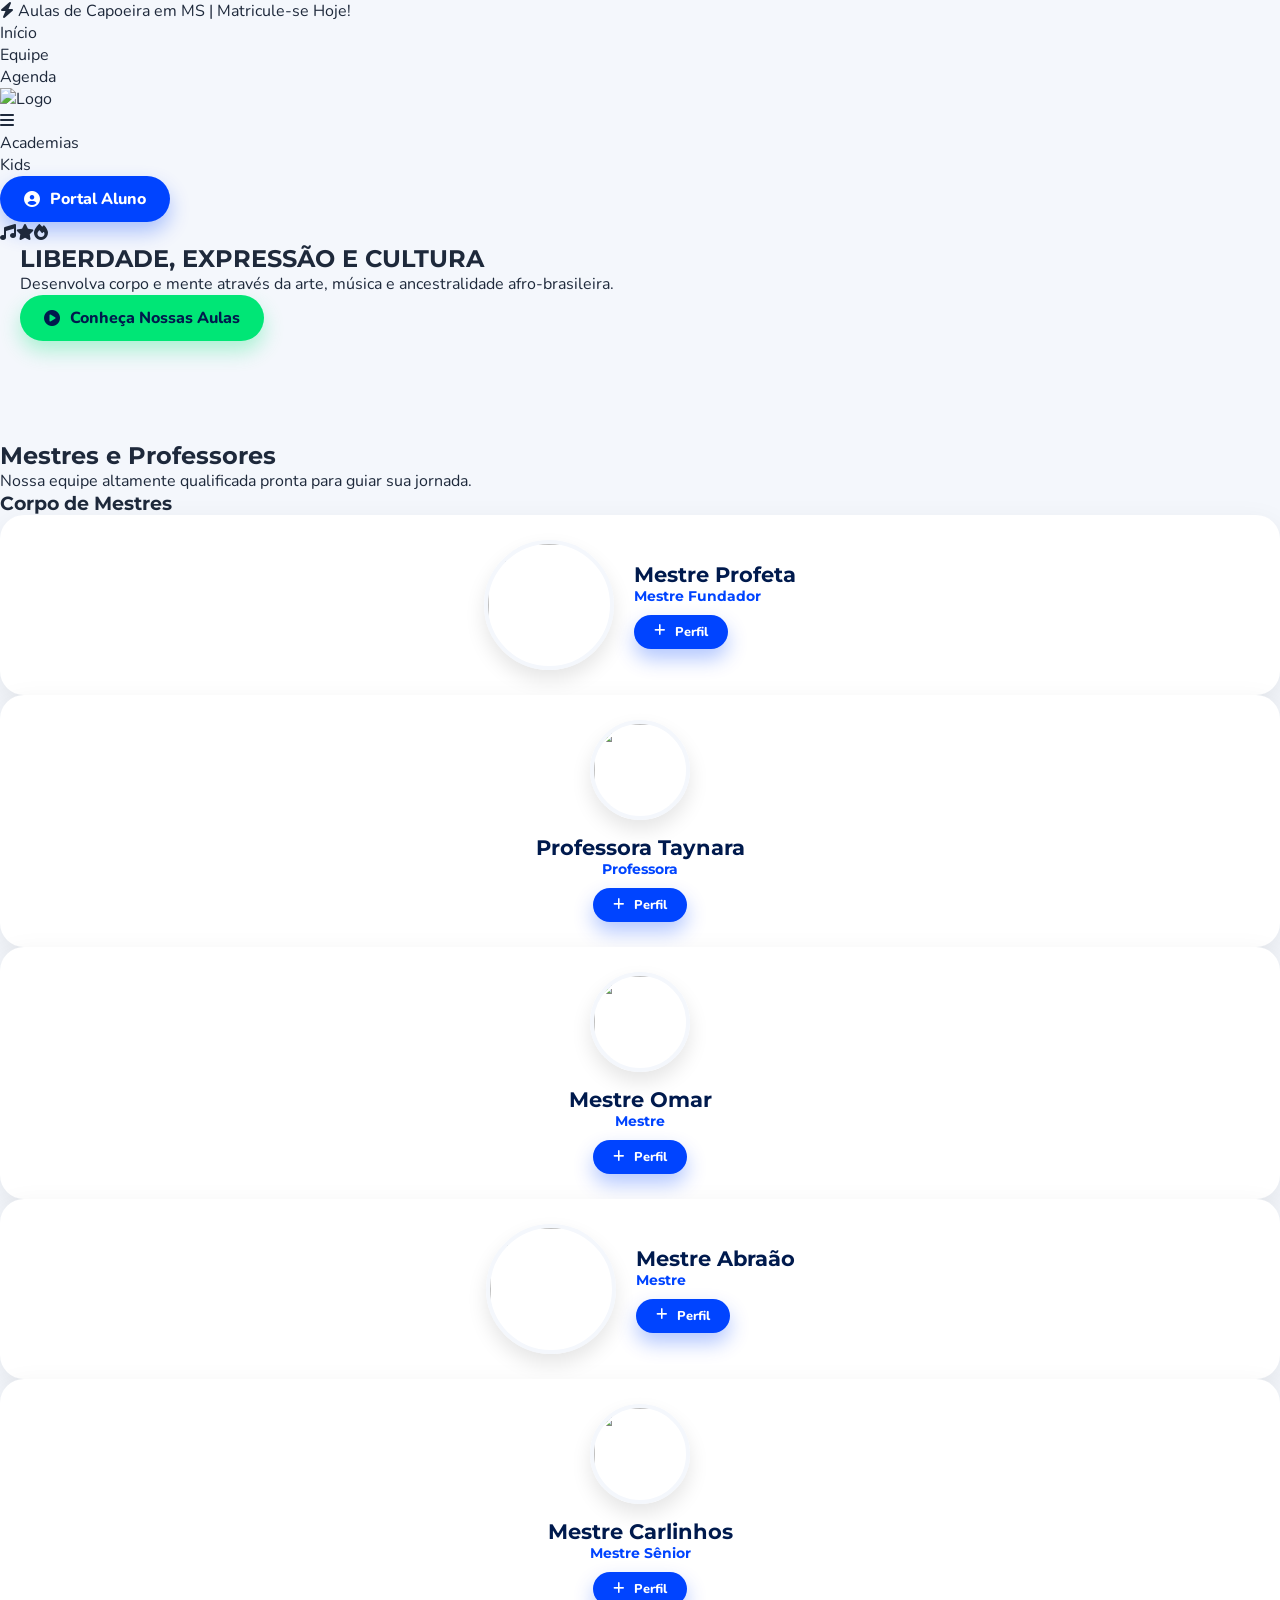
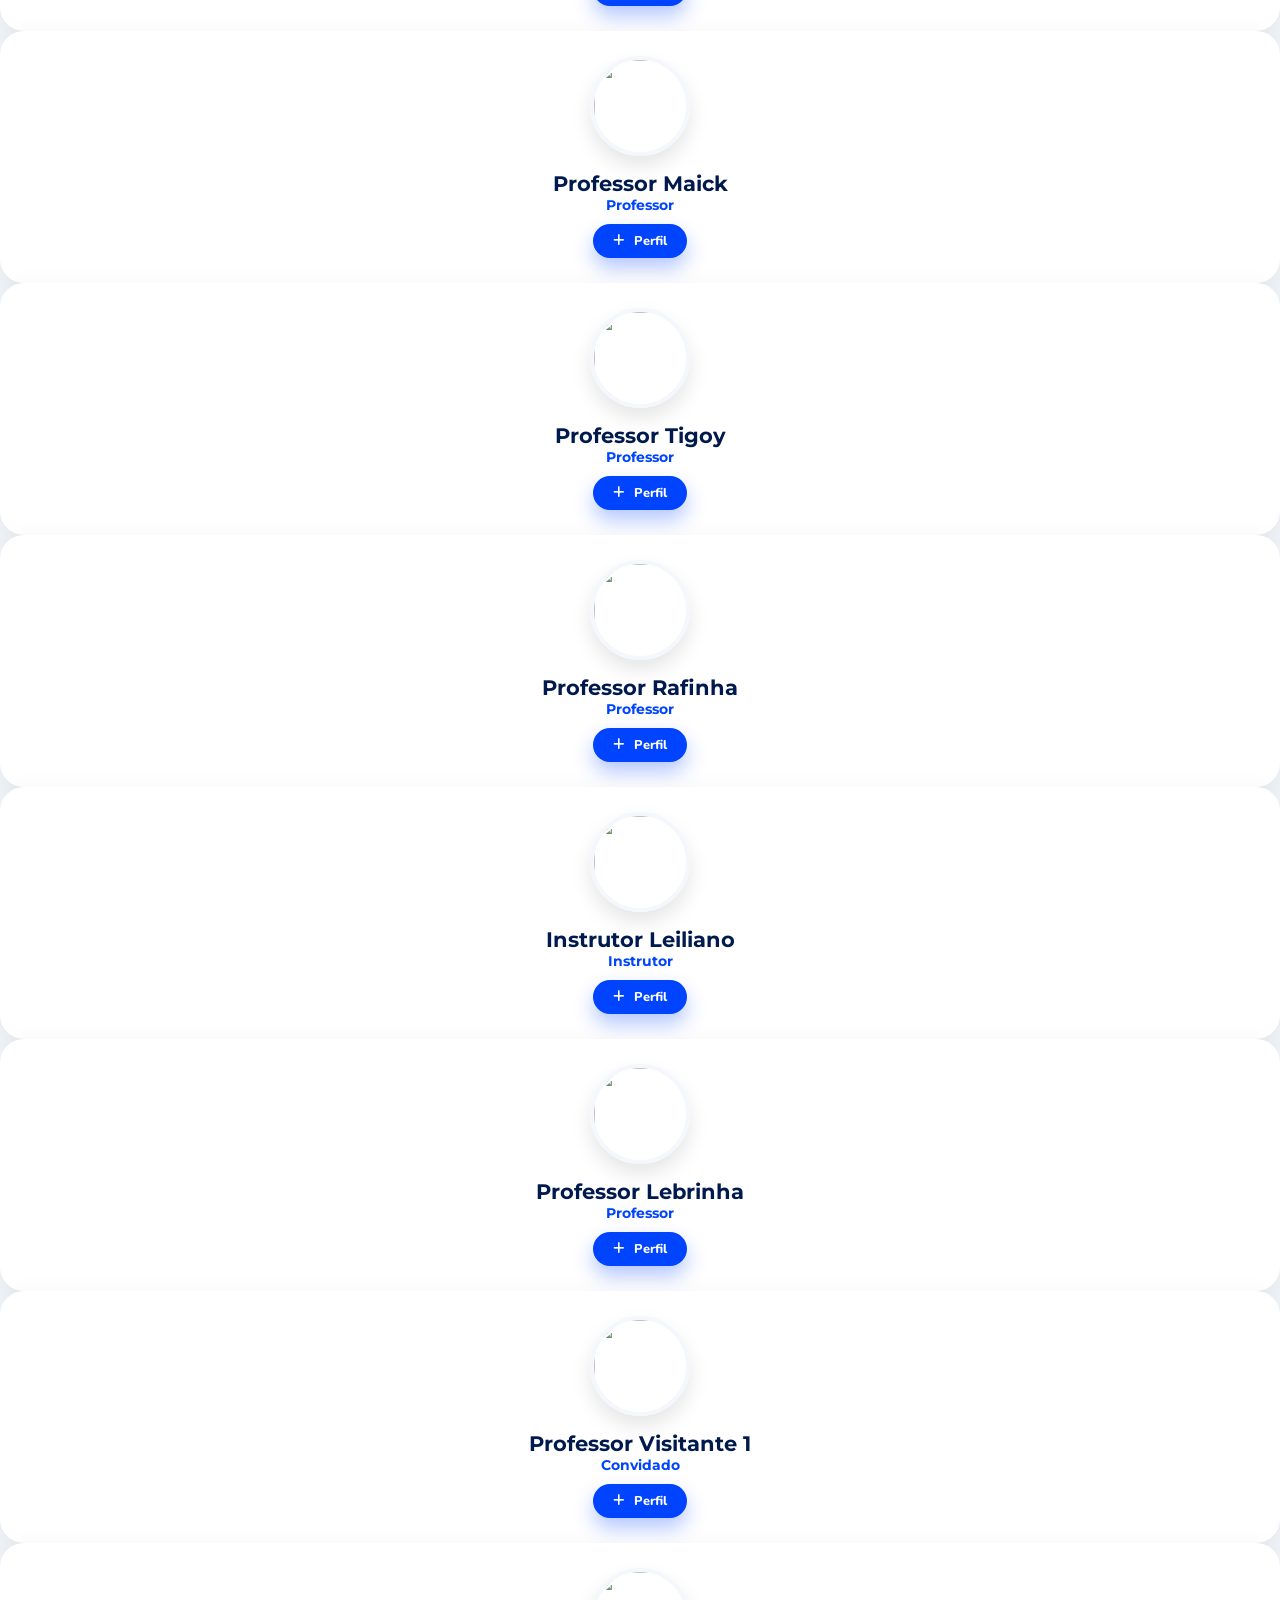
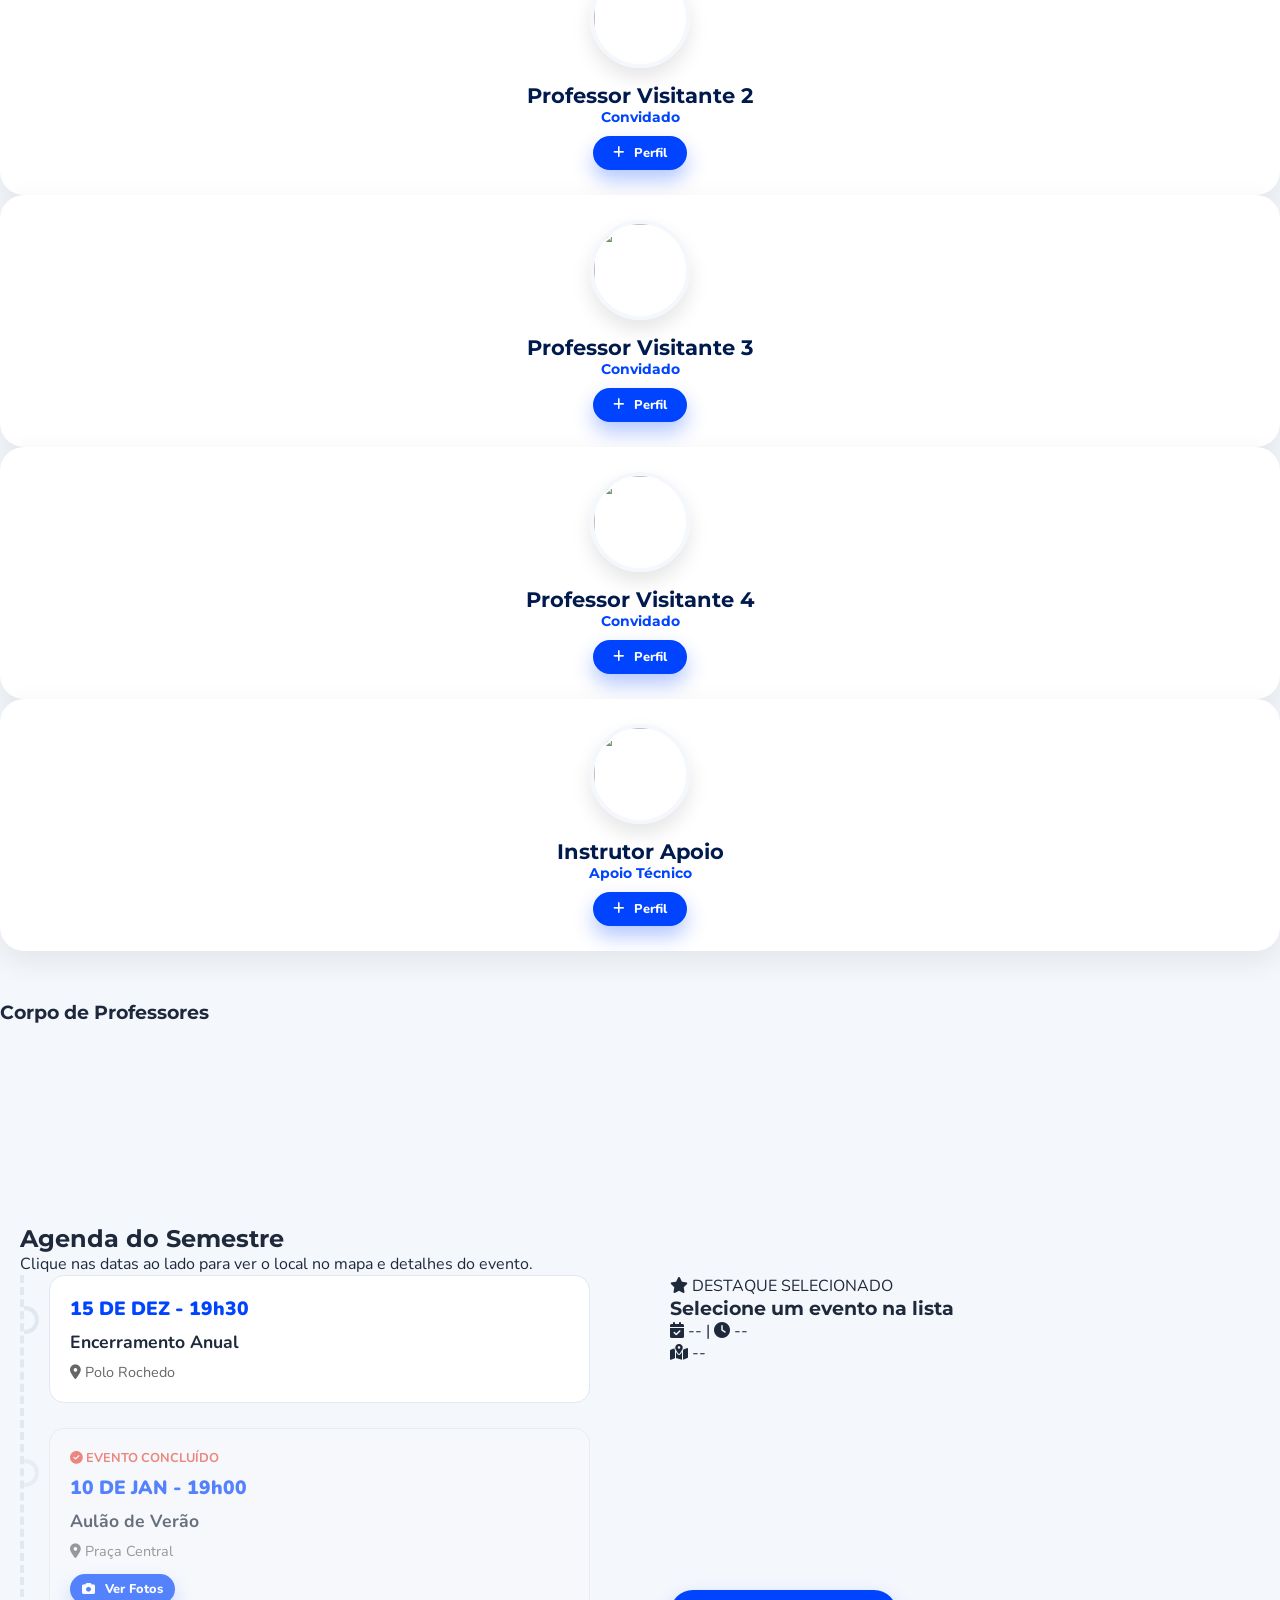
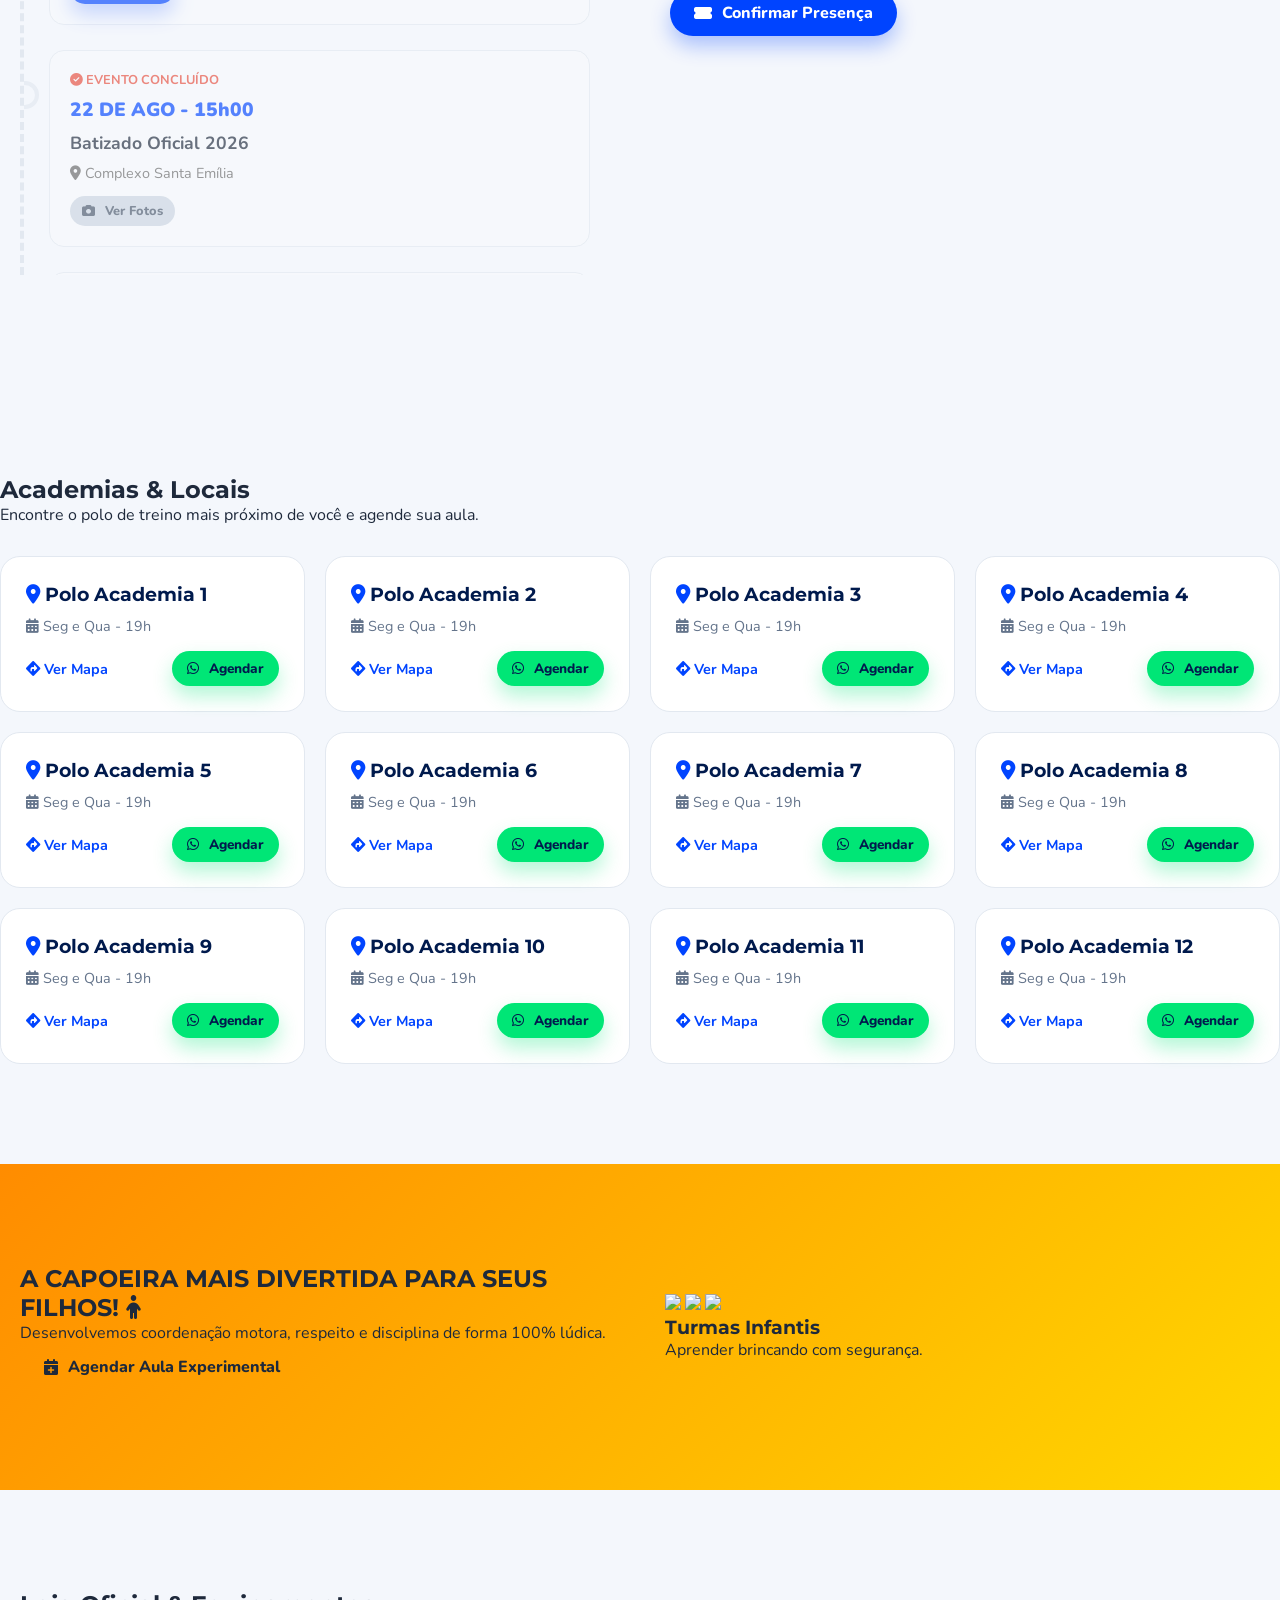
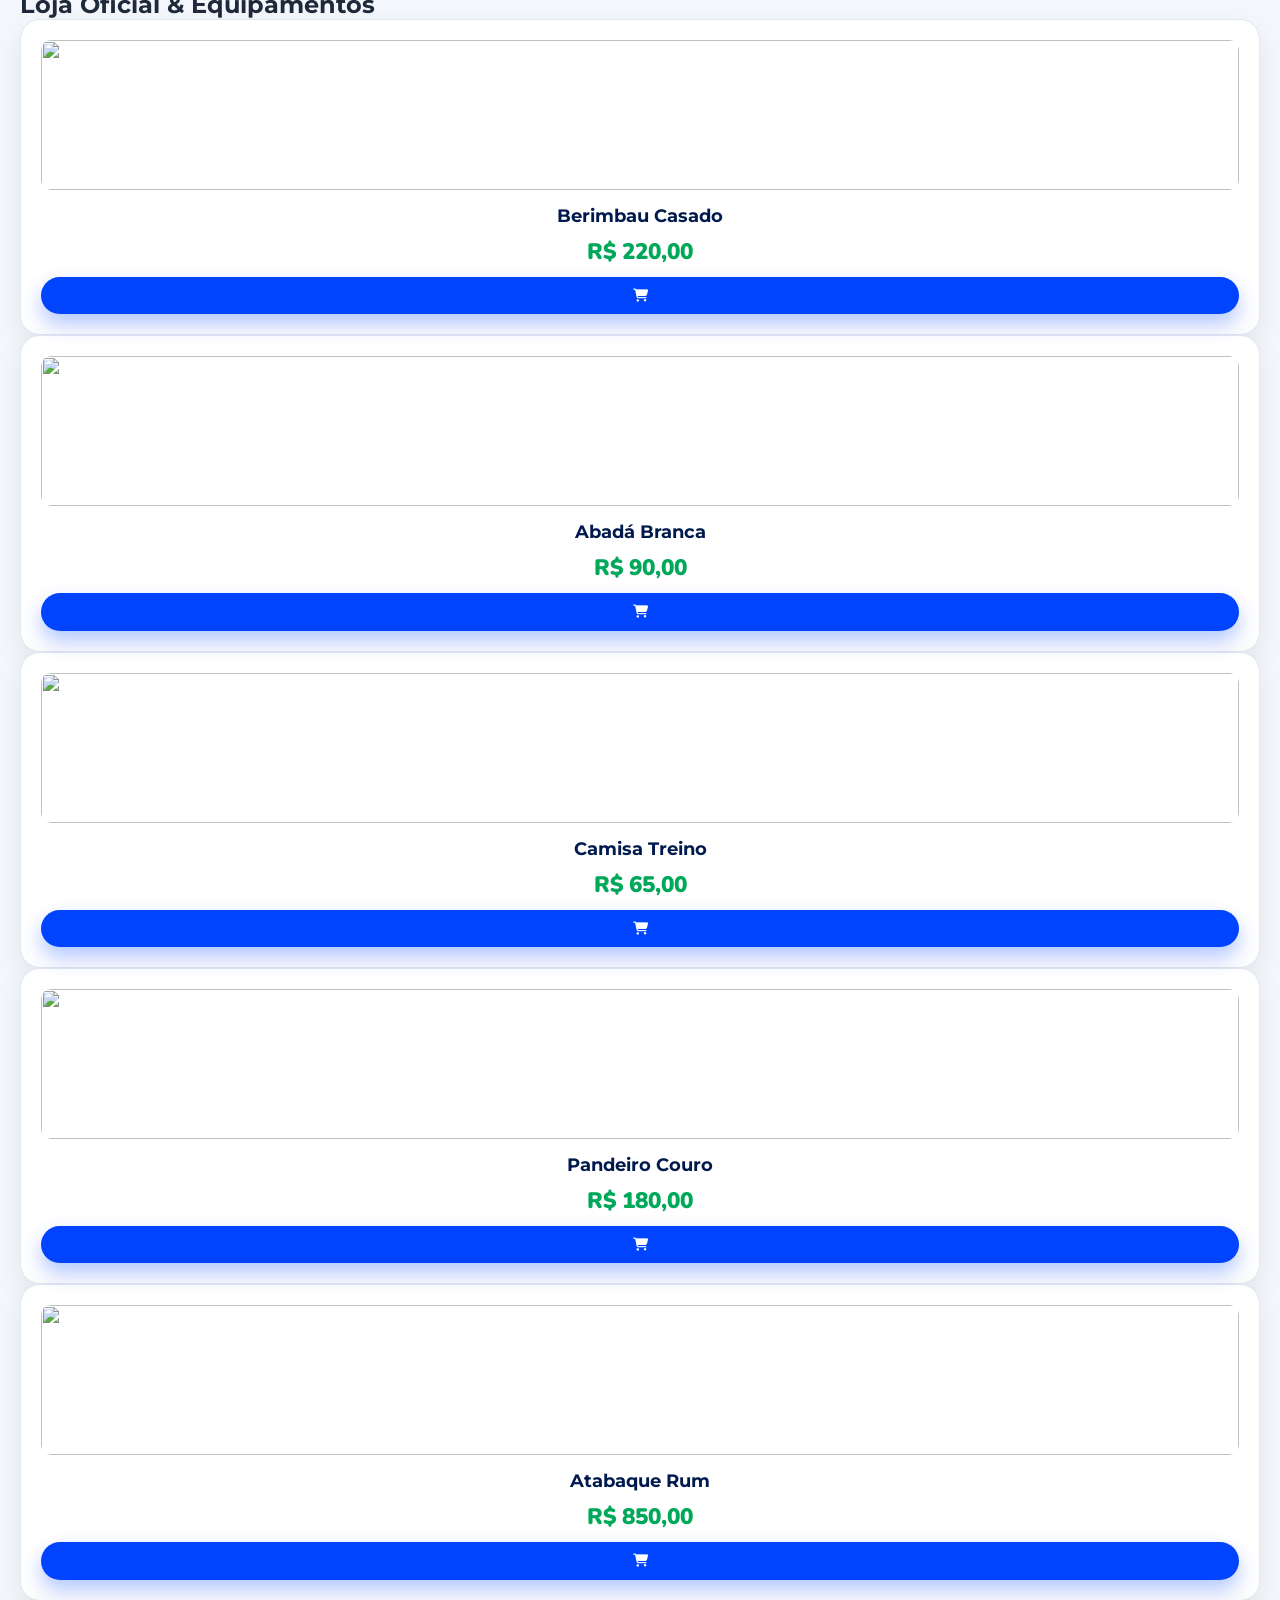
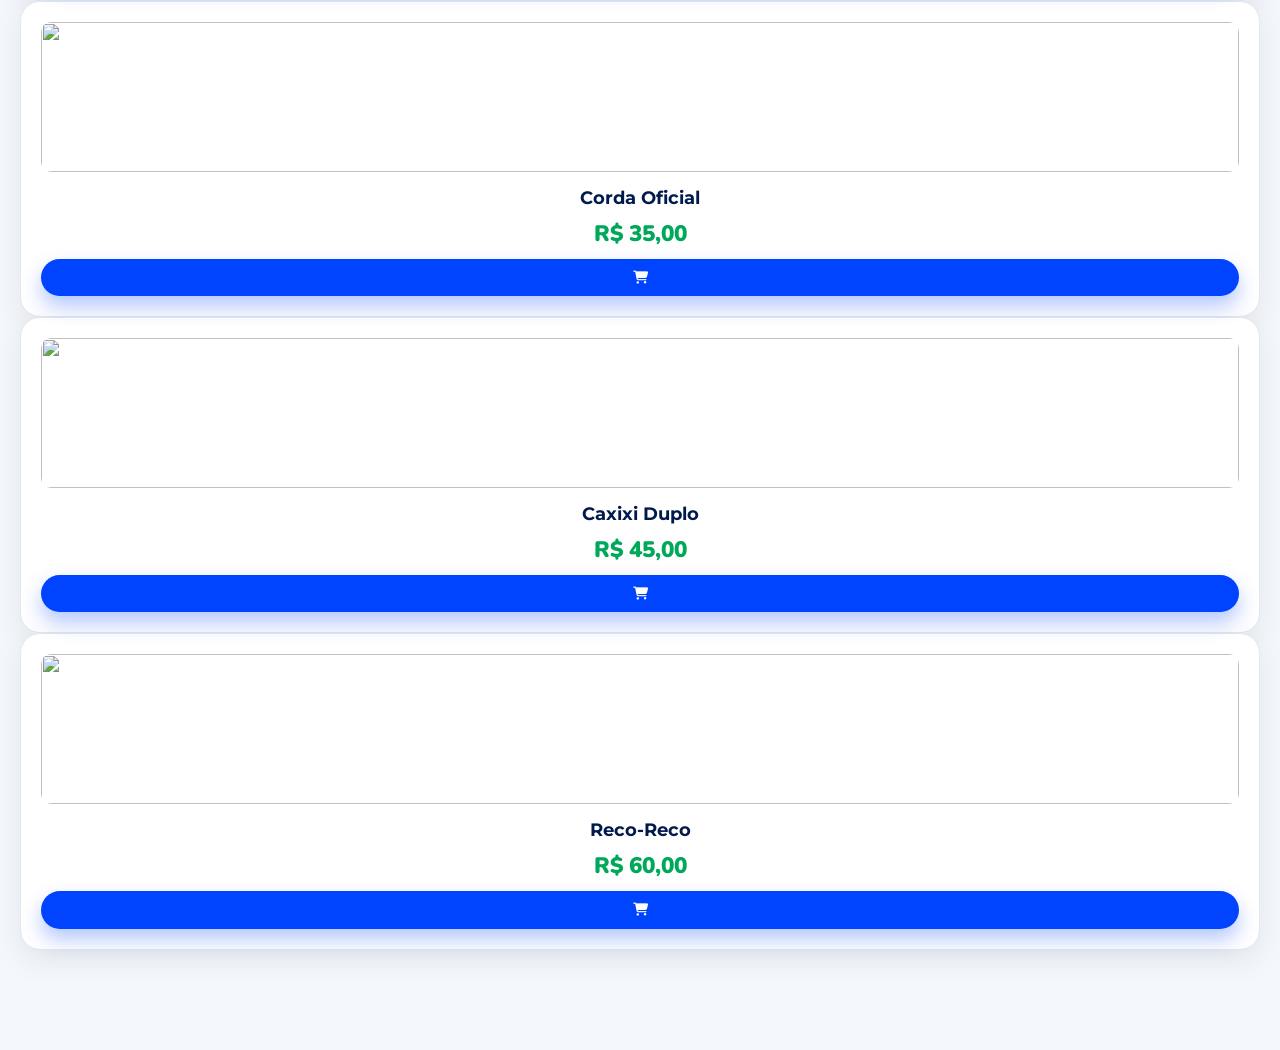
==== commit e6f18653: "Update index.html" ====
--- a/index.html
+++ b/index.html
@@ -4,93 +4,155 @@
     <meta charset="UTF-8">
     <meta name="viewport" content="width=device-width, initial-scale=1.0">
     <title>Capoeira Liberdade e Expressão</title>
-    <link href="https://fonts.googleapis.com/css2?family=Montserrat:wght@600;800;900&family=Nunito:wght@400;600;700&display=swap" rel="stylesheet">
+    <link href="https://fonts.googleapis.com/css2?family=Montserrat:wght@600;800;900&family=Nunito:wght@400;600;700;800&display=swap" rel="stylesheet">
     <link rel="stylesheet" href="https://cdnjs.cloudflare.com/ajax/libs/font-awesome/6.4.0/css/all.min.css">
     <link rel="stylesheet" href="style.css">
 </head>
 <body>
 
-    <!-- MESTRES E EQUIPE (Mosaico) -->
-    <section id="mestres" class="container section-spacing mt-spaced">
-        <div class="section-title">
-            <h2 style="color: var(--blue-dark); font-size: 2.8rem;">Mestres e Professores</h2>
+    <!-- HEADER E LOGO 3D -->
+    <header class="header">
+        <div class="header-top"><i class="fas fa-bolt"></i> Aulas de Capoeira em MS | Matricule-se Hoje!</div>
+        <div class="header-bg"></div>
+        <div class="nav-container">
+            <ul class="nav-menu left" id="nav-menu-left">
+                <li><a href="#inicio" class="nav-link">Início</a></li>
+                <li><a href="#equipe" class="nav-link">Equipe</a></li>
+                <li><a href="#agenda" class="nav-link">Agenda</a></li>
+            </ul>
+            <div class="logo-wrapper" id="logo-container">
+                <a href="#inicio"><img src="logo-liberdade390.png" alt="Logo" class="logo-3d" id="logo-img"></a>
+            </div>
+            <div class="hamburger" id="hamburger"><i class="fas fa-bars"></i></div>
+            <ul class="nav-menu right" id="nav-menu-right">
+                <li><a href="#academias" class="nav-link">Academias</a></li>
+                <li><a href="#kids" class="nav-link">Kids</a></li>
+                <li><a href="login.html" class="btn btn-primary"><i class="fas fa-user-circle"></i> Portal Aluno</a></li>
+            </ul>
+        </div>
+    </header>
+
+    <!-- HERO -->
+    <section id="inicio" class="hero">
+        <div class="hero-overlay"></div>
+        <i class="fas fa-music particle p1"></i><i class="fas fa-star particle p2"></i><i class="fas fa-fire particle p3"></i>
+        <div class="container hero-content">
+            <h1>LIBERDADE, EXPRESSÃO E CULTURA</h1>
+            <p>Desenvolva corpo e mente através da arte, música e ancestralidade afro-brasileira.</p>
+            <a href="#academias" class="btn btn-green"><i class="fas fa-play-circle"></i> Conheça Nossas Aulas</a>
+        </div>
+    </section>
+
+    <!-- EQUIPE: MESTRES E PROFESSORES (DUAS LINHAS AUTO-SCROLL) -->
+    <section id="equipe" class="container section-spacing">
+        <div class="section-title center">
+            <h2>Mestres e Professores</h2>
             <p>Nossa equipe altamente qualificada pronta para guiar sua jornada.</p>
         </div>
-        <div class="mestre-mosaic" id="mestres-container">
-            <!-- Injetado via main.js -->
+        
+        <h3 class="team-subtitle">Corpo de Mestres</h3>
+        <div class="scroll-container auto-scroll-right" id="mestres-container">
+            <!-- Injetado via JS -->
+        </div>
+
+        <h3 class="team-subtitle mt-spaced">Corpo de Professores</h3>
+        <div class="scroll-container auto-scroll-left" id="professores-container">
+            <!-- Injetado via JS -->
         </div>
     </section>
 
     <!-- AGENDA -->
-    <section id="agenda" class="container section-spacing mt-spaced">
-        <div class="section-title">
-            <h2 style="color: var(--blue-dark); font-size: 2.8rem;">Agenda do Semestre</h2>
-            <p>Clique nas datas ao lado para ver os detalhes do evento.</p>
-        </div>
-        <div class="agenda-wrapper">
-            <div class="agenda-scroll-box" id="timeline-container">
-                <!-- Injetado via main.js (Com ordenação automática) -->
+    <section id="agenda" class="bg-white section-spacing">
+        <div class="container">
+            <div class="section-title center">
+                <h2>Agenda do Semestre</h2>
+                <p>Clique nas datas ao lado para ver o local no mapa e detalhes do evento.</p>
             </div>
-            <div class="destaque-card" id="card-destaque" style="background: white; border-radius: 24px; padding: 40px; box-shadow: var(--shadow-3d); position: sticky; top: 100px;">
-                <span style="background: var(--blue-vibrant); color: white; padding: 5px 15px; border-radius: 20px; font-weight: bold; font-size: 0.8rem;">DESTAQUE</span>
-                <h3 id="dest-title" style="margin: 15px 0; font-size: 2rem;">Selecione um evento</h3>
-                <div style="margin-bottom: 10px; font-weight: bold;"><i class="fas fa-calendar-check" style="color: var(--blue-vibrant);"></i> <span id="dest-date">--</span></div>
-                <div style="margin-bottom: 10px; font-weight: bold;"><i class="fas fa-map-marker-alt" style="color: var(--blue-vibrant);"></i> <span id="dest-location">--</span></div>
+            <div class="agenda-wrapper">
+                <div class="agenda-scroll-box" id="timeline-container">
+                    <!-- Injetado via JS -->
+                </div>
+                <div class="destaque-card" id="card-destaque">
+                    <span class="destaque-badge"><i class="fas fa-star"></i> DESTAQUE SELECIONADO</span>
+                    <h3 id="dest-title">Selecione um evento na lista</h3>
+                    <div class="destaque-info"><i class="fas fa-calendar-check"></i> <span id="dest-date">--</span> | <i class="fas fa-clock"></i> <span id="dest-time">--</span></div>
+                    <div class="destaque-info"><i class="fas fa-map-marked-alt"></i> <span id="dest-location">--</span></div>
+                    
+                    <!-- MAPA DINÂMICO DO EVENTO -->
+                    <div class="dest-map-container mt-spaced">
+                        <iframe id="dest-map-iframe" src="" width="100%" height="100%" style="border:0;" allowfullscreen="" loading="lazy"></iframe>
+                    </div>
+
+                    <a href="#contato" class="btn btn-primary btn-full" style="margin-top: 20px;"><i class="fas fa-ticket-alt"></i> Confirmar Presença</a>
+                </div>
             </div>
         </div>
     </section>
 
-    <!-- ACADEMIAS E LOCAIS (12 LOCAIS) -->
-    <section id="academias" class="section-spacing" style="background: white;">
-        <div class="container">
-            <div class="section-title">
-                <h2 style="color: var(--blue-dark); font-size: 2.8rem;">Academias & Locais</h2>
-                <p>Encontre o polo de treino mais próximo de você e agende sua aula.</p>
+    <!-- ACADEMIAS E LOCAIS -->
+    <section id="academias" class="container section-spacing">
+        <div class="section-title center">
+            <h2>Academias & Locais</h2>
+            <p>Encontre o polo de treino mais próximo de você e agende sua aula.</p>
+        </div>
+        <div class="academias-grid" id="locais-container">
+            <!-- Injetado via JS (12+ locais) -->
+        </div>
+    </section>
+
+    <!-- MÓDULO KIDS (SLIDER FIGMA STYLE) -->
+    <section id="kids" class="kids-section">
+        <div class="bubbles" id="bubbles-container"></div>
+        <div class="container kids-content">
+            <div class="kids-text">
+                <h2>A CAPOEIRA MAIS DIVERTIDA PARA SEUS FILHOS! <i class="fas fa-child avatar-ginga"></i></h2>
+                <p>Desenvolvemos coordenação motora, respeito e disciplina de forma 100% lúdica.</p>
+                <a href="#contato" class="btn btn-white-kids"><i class="fas fa-calendar-plus"></i> Agendar Aula Experimental</a>
             </div>
-            <div class="academias-grid" id="locais-container">
-                <!-- Injetado via main.js -->
+            
+            <!-- Slider Figma UI/UX -->
+            <div class="figma-slider">
+                <div class="slider-images" id="kids-slider-track">
+                    <img src="https://images.unsplash.com/photo-1511632765486-a01980e01a18?w=800" class="slide active">
+                    <img src="https://images.unsplash.com/photo-1544005313-94ddf0286df2?w=800" class="slide">
+                    <img src="https://images.unsplash.com/photo-1522075469751-3a6694fb2f61?w=800" class="slide">
+                </div>
+                <div class="slider-overlay">
+                    <h3>Turmas Infantis</h3>
+                    <p>Aprender brincando com segurança.</p>
+                </div>
+                <div class="slider-dots" id="slider-dots">
+                    <div class="dot active" data-idx="0"></div>
+                    <div class="dot" data-idx="1"></div>
+                    <div class="dot" data-idx="2"></div>
+                </div>
             </div>
         </div>
     </section>
 
-    <!-- MÓDULO KIDS (BOLHAS E SLIDER) -->
-    <section id="kids" class="kids-section">
-        <div class="bubbles" id="bubbles-container"></div>
-        <div class="container kids-content">
-            <div style="color: white;">
-                <h2 style="font-size: 3rem; font-weight: 900; line-height: 1.1; margin-bottom: 20px;">A CAPOEIRA MAIS DIVERTIDA PARA SEUS FILHOS! <i class="fas fa-child avatar-ginga"></i></h2>
-                <p style="font-size: 1.2rem; font-weight: 600; margin-bottom: 30px;">Desenvolvemos coordenação motora, respeito e disciplina de forma 100% lúdica.</p>
-                <a href="#contato" class="btn" style="background: white; color: var(--orange-kids); font-size: 1.1rem;"><i class="fas fa-calendar-plus"></i> Agendar Aula Experimental</a>
+    <!-- LOJA ONLINE -->
+    <section id="loja" class="bg-white section-spacing">
+        <div class="container">
+            <div class="section-title center">
+                <h2>Loja Oficial & Equipamentos</h2>
             </div>
-            <div class="kids-image">
-                <img id="kids-slider" src="https://images.unsplash.com/photo-1511632765486-a01980e01a18?w=800" alt="Capoeira Kids">
+            <!-- 5 ITENS POR LINHA -->
+            <div class="scroll-container loja-scroll" id="loja-container">
+                <!-- Injetado via JS -->
             </div>
         </div>
     </section>
 
-    <!-- LOJA ONLINE (AUTO-SCROLL) -->
-    <section id="loja" class="section-spacing" style="background: white;">
-        <div class="container">
-            <div class="section-title">
-                <h2 style="color: var(--blue-dark); font-size: 2.8rem;">Loja Oficial & Equipamentos</h2>
-            </div>
-            <div class="loja-carousel" id="loja-container">
-                <!-- Injetado via main.js -->
-            </div>
-        </div>
-    </section>
-
-    <!-- MODAL DO PROFESSOR -->
+    <!-- MODAL DO PROFISSIONAL -->
     <div class="modal-prof" id="modalProf">
         <div class="modal-prof-content">
             <button class="close-modal" id="closeProf"><i class="fas fa-times"></i></button>
             <img src="" id="popupProfFoto" class="modal-prof-img">
-            <h2 id="popupProfNome" style="margin-top: 15px; color: var(--blue-dark);">Nome</h2>
+            <h2 id="popupProfNome" class="mt-spaced" style="color: var(--blue-dark);">Nome</h2>
             <h4 id="popupProfTitulo" style="color: var(--blue-vibrant); margin-bottom: 15px;">Título</h4>
-            <p id="popupProfBio" style="color: var(--text-muted); margin-bottom: 25px;">Biografia</p>
+            <p id="popupProfBio" style="color: var(--text-muted); margin-bottom: 25px;">Biografia...</p>
             <div style="display: flex; gap: 15px; justify-content: center; flex-wrap: wrap;">
-                <a href="#" id="popupProfWhats" target="_blank" class="btn btn-green"><i class="fab fa-whatsapp"></i> WhatsApp</a>
-                <a href="#" id="popupProfMaps" target="_blank" class="btn btn-primary"><i class="fas fa-map-marker-alt"></i> Local</a>
+                <a href="#" id="popupProfWhats" target="_blank" class="btn btn-green"><i class="fab fa-whatsapp"></i> Falar no WhatsApp</a>
             </div>
         </div>
     </div>
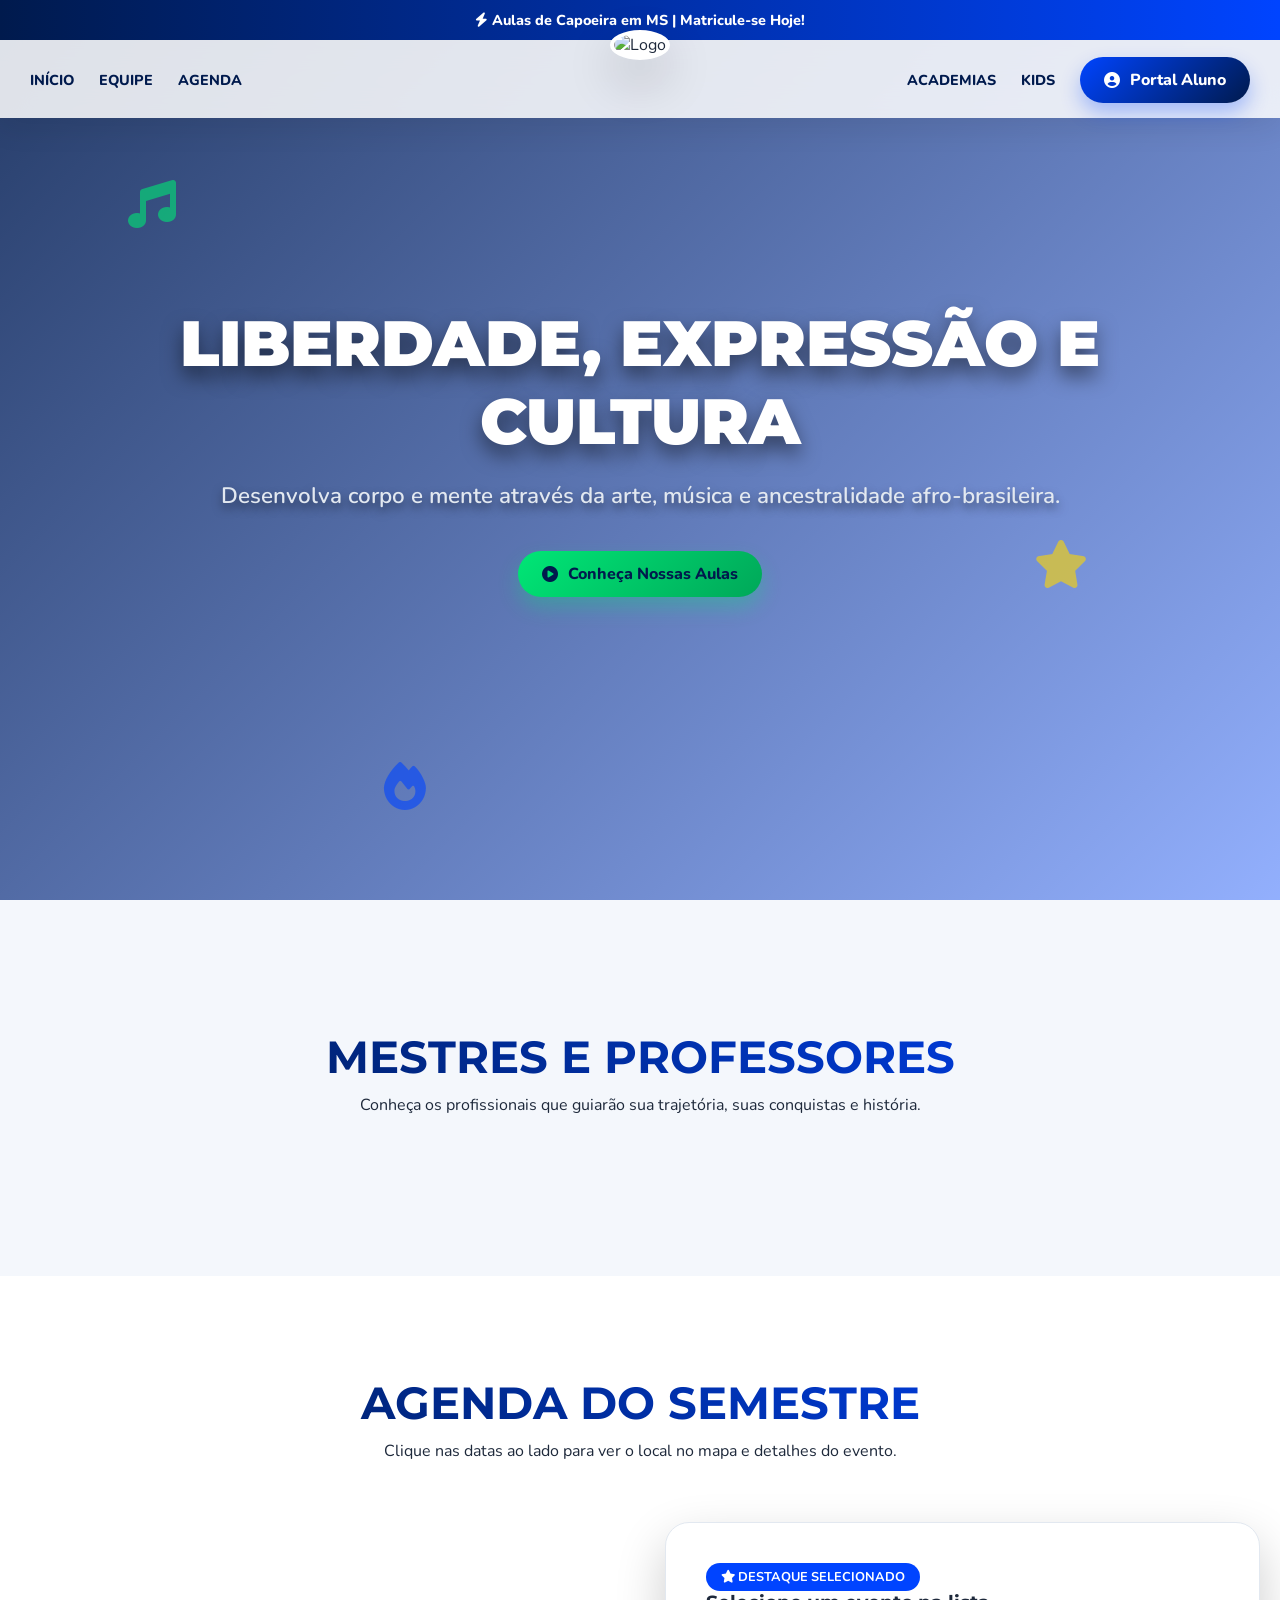
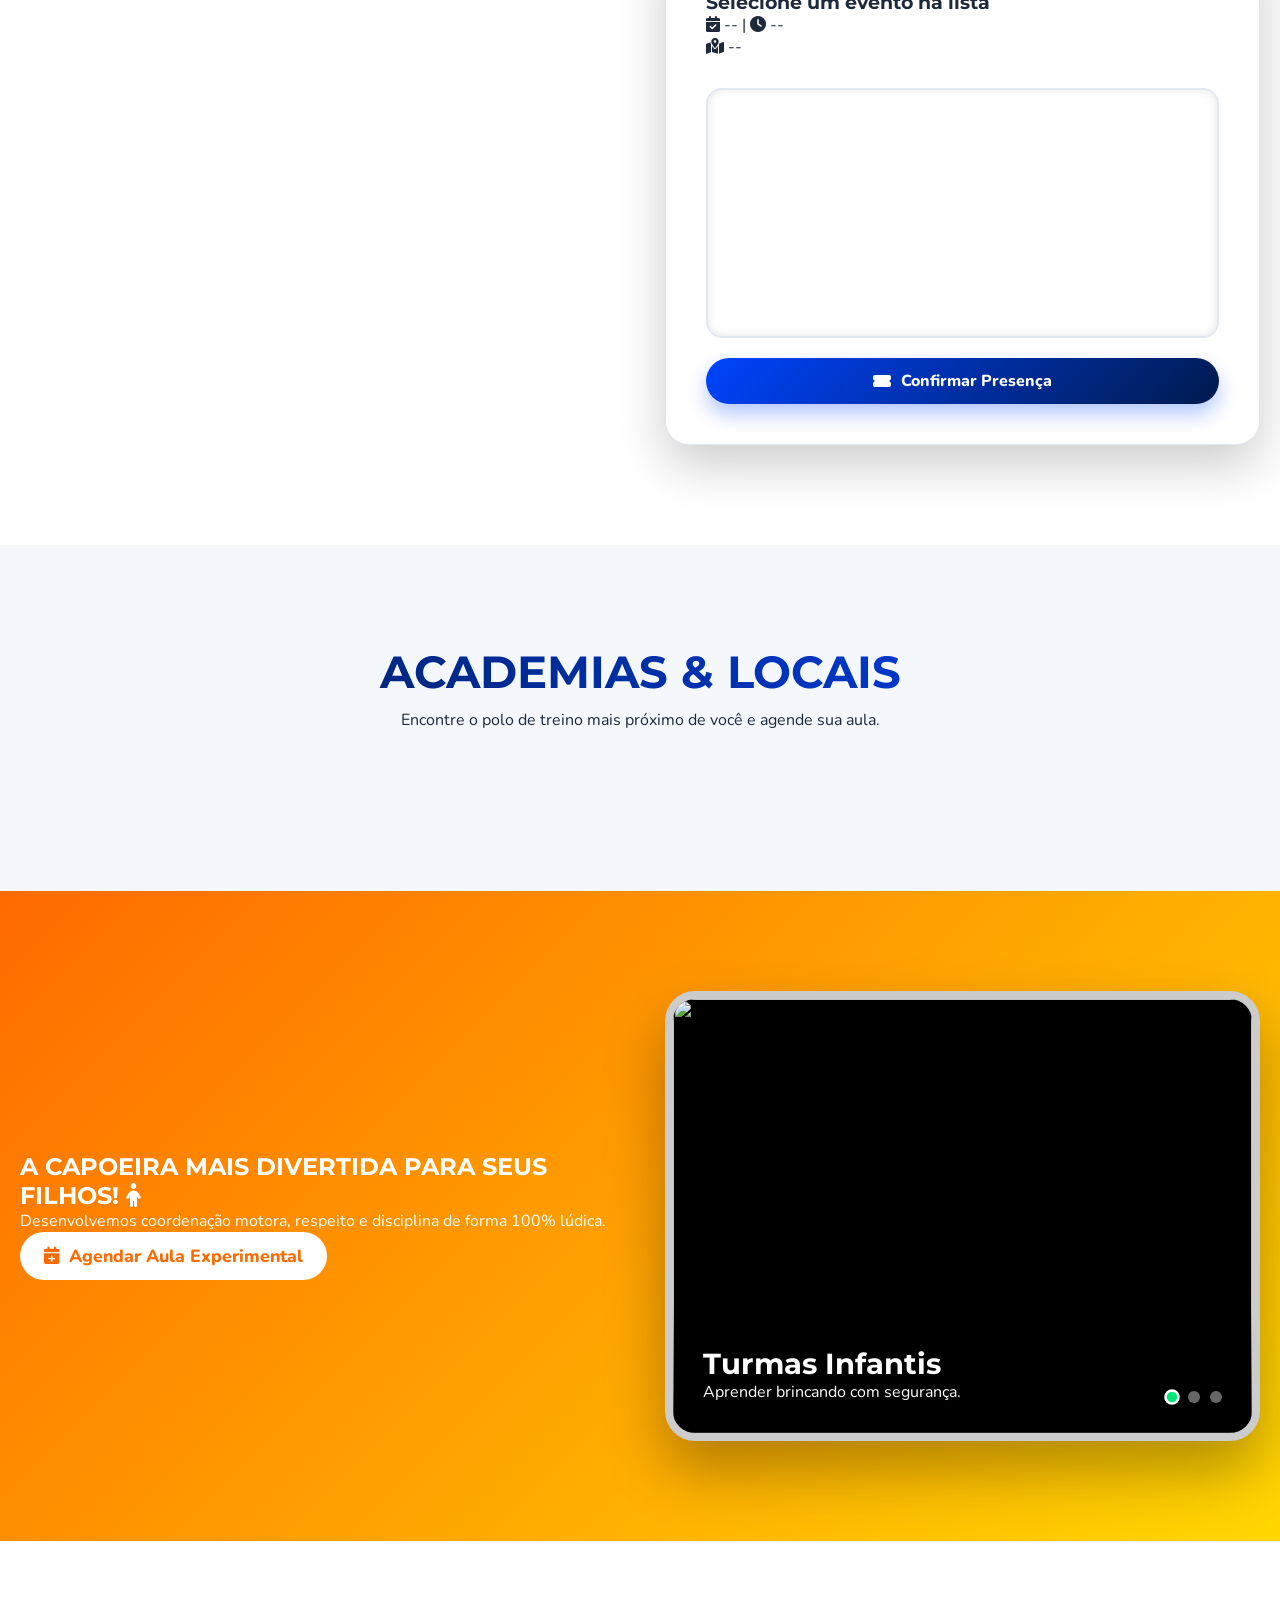
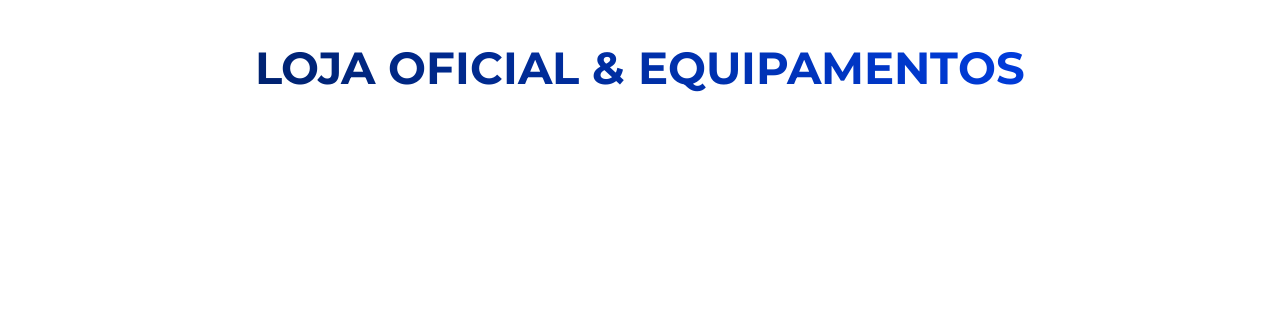
==== commit 57341b90: "Update index.html" ====
--- a/index.html
+++ b/index.html
@@ -43,20 +43,14 @@
         </div>
     </section>
 
-    <!-- EQUIPE: MESTRES E PROFESSORES (DUAS LINHAS AUTO-SCROLL) -->
-    <section id="equipe" class="container section-spacing">
+    <!-- EQUIPE: Estilo Red Bull Athletes Slider -->
+    <section id="equipe" class="container section-spacing mt-spaced">
         <div class="section-title center">
             <h2>Mestres e Professores</h2>
-            <p>Nossa equipe altamente qualificada pronta para guiar sua jornada.</p>
+            <p>Conheça os profissionais que guiarão sua trajetória, suas conquistas e história.</p>
         </div>
         
-        <h3 class="team-subtitle">Corpo de Mestres</h3>
-        <div class="scroll-container auto-scroll-right" id="mestres-container">
-            <!-- Injetado via JS -->
-        </div>
-
-        <h3 class="team-subtitle mt-spaced">Corpo de Professores</h3>
-        <div class="scroll-container auto-scroll-left" id="professores-container">
+        <div class="redbull-slider" id="equipe-container">
             <!-- Injetado via JS -->
         </div>
     </section>
@@ -96,11 +90,11 @@
             <p>Encontre o polo de treino mais próximo de você e agende sua aula.</p>
         </div>
         <div class="academias-grid" id="locais-container">
-            <!-- Injetado via JS (12+ locais) -->
+            <!-- Injetado via JS -->
         </div>
     </section>
 
-    <!-- MÓDULO KIDS (SLIDER FIGMA STYLE) -->
+    <!-- MÓDULO KIDS -->
     <section id="kids" class="kids-section">
         <div class="bubbles" id="bubbles-container"></div>
         <div class="container kids-content">
@@ -110,7 +104,6 @@
                 <a href="#contato" class="btn btn-white-kids"><i class="fas fa-calendar-plus"></i> Agendar Aula Experimental</a>
             </div>
             
-            <!-- Slider Figma UI/UX -->
             <div class="figma-slider">
                 <div class="slider-images" id="kids-slider-track">
                     <img src="https://images.unsplash.com/photo-1511632765486-a01980e01a18?w=800" class="slide active">
@@ -136,7 +129,6 @@
             <div class="section-title center">
                 <h2>Loja Oficial & Equipamentos</h2>
             </div>
-            <!-- 5 ITENS POR LINHA -->
             <div class="scroll-container loja-scroll" id="loja-container">
                 <!-- Injetado via JS -->
             </div>
--- a/style.css
+++ b/style.css
@@ -1,8 +1,7 @@
-/* style.css */
 :root {
     --blue-dark: #001A4D; --blue-vibrant: #0044FF;
     --green-flag: #00E676; --green-dark: #00A859;
-    --orange-kids: #FF8C00; --yellow-kids: #FFD700;
+    --orange-kids: #FF6A00; --yellow-kids: #FFD700;
     --bg-light: #F4F7FC; --text-dark: #1E293B; --text-muted: #64748B;
     --border-color: #E2E8F0;
     --transition-smooth: all 0.5s cubic-bezier(0.25, 1, 0.5, 1);
@@ -15,64 +14,113 @@
 body { background-color: var(--bg-light); color: var(--text-dark); overflow-x: hidden; }
 h1, h2, h3, h4 { font-family: 'Montserrat', sans-serif; }
 a { text-decoration: none; color: inherit; }
-.container { max-width: 1300px; margin: 0 auto; padding: 0 20px; position: relative; z-index: 2; }
+.container { max-width: 1350px; margin: 0 auto; padding: 0 20px; position: relative; z-index: 2; }
 .section-spacing { padding: 100px 0; }
-.mt-spaced { margin-top: 50px; } /* Afastamento de meio centímetro visual solicitado */
+.bg-white { background-color: #ffffff; }
+.mt-spaced { margin-top: 30px; } /* Afastamento padronizado */
+.btn-full { width: 100%; text-align: center; }
 
-/* Botoes */
+/* BOTOES E TITULOS */
 .btn { display: inline-flex; align-items: center; justify-content: center; gap: 10px; padding: 12px 24px; border-radius: 50px; font-weight: 800; cursor: pointer; transition: var(--transition-smooth); border: none; }
-.btn-primary { background: var(--blue-vibrant); color: white; box-shadow: 0 10px 20px rgba(0, 68, 255, 0.3); }
-.btn-primary:hover { transform: translateY(-3px); box-shadow: 0 15px 30px rgba(0, 68, 255, 0.5); }
-.btn-gray { background: #CBD5E1; color: #475569; cursor: not-allowed; }
-.btn-green { background: var(--green-flag); color: var(--blue-dark); box-shadow: 0 10px 20px rgba(0, 230, 118, 0.3); }
+.btn-primary { background: linear-gradient(135deg, var(--blue-vibrant), var(--blue-dark)); color: white; box-shadow: 0 10px 20px rgba(0, 68, 255, 0.3); }
+.btn-primary:hover { transform: translateY(-3px) scale(1.02); box-shadow: 0 15px 30px rgba(0, 68, 255, 0.5); }
+.btn-green { background: linear-gradient(135deg, var(--green-flag), var(--green-dark)); color: var(--blue-dark); box-shadow: 0 10px 20px rgba(0, 230, 118, 0.3); }
+.btn-green:hover { transform: translateY(-3px) scale(1.02); color: #000; }
+.btn-white-kids { background: white; color: var(--orange-kids); font-size: 1.1rem; }
+.btn-gray { background: #E2E8F0; color: #64748B; cursor: pointer; }
+.btn-gray:hover { background: #CBD5E1; }
 
-/* Mosaico de Mestres (Bento Box UI) */
-.mestre-mosaic { display: grid; grid-template-columns: repeat(auto-fill, minmax(280px, 1fr)); gap: 20px; grid-auto-rows: 280px; }
-.mestre-card { background: white; border-radius: 24px; padding: 25px; text-align: center; box-shadow: var(--shadow-soft); transition: var(--transition-smooth); position: relative; overflow: hidden; display: flex; flex-direction: column; justify-content: center; cursor: pointer; }
-.mestre-card:hover { transform: translateY(-10px) scale(1.02); box-shadow: var(--shadow-3d); z-index: 10; border: 2px solid var(--blue-vibrant); }
-/* Destaque para os primeiros cards no mosaico */
-.mestre-card:nth-child(1), .mestre-card:nth-child(4) { grid-column: span 2; flex-direction: row; text-align: left; align-items: center; gap: 20px; }
-.mestre-foto { width: 100px; height: 100px; border-radius: 50%; object-fit: cover; border: 4px solid var(--bg-light); box-shadow: 0 10px 20px rgba(0,0,0,0.1); margin: 0 auto 15px auto; transition: var(--transition-smooth); }
-.mestre-card:nth-child(1) .mestre-foto, .mestre-card:nth-child(4) .mestre-foto { margin: 0; width: 130px; height: 130px; }
-.mestre-card:hover .mestre-foto { transform: scale(1.1); border-color: var(--blue-vibrant); }
+.section-title.center { text-align: center; margin-bottom: 60px; }
+.section-title h2 { font-size: 2.8rem; margin-bottom: 10px; text-transform: uppercase; background: linear-gradient(45deg, var(--blue-dark), var(--blue-vibrant)); -webkit-background-clip: text; -webkit-text-fill-color: transparent; }
+.team-subtitle { font-size: 1.8rem; color: var(--blue-dark); margin-bottom: 20px; padding-left: 10px; border-left: 5px solid var(--green-flag); }
 
-/* Agenda Dinâmica */
-.agenda-wrapper { display: grid; grid-template-columns: 1fr 1fr; gap: 60px; align-items: start; }
-.agenda-scroll-box { max-height: 600px; overflow-y: auto; padding-right: 20px; padding-left: 25px; border-left: 4px dashed var(--border-color); scrollbar-width: thin; scrollbar-color: var(--blue-vibrant) var(--bg-light); }
-.timeline-item { position: relative; margin-bottom: 25px; padding: 20px; border-radius: 15px; background: white; border: 1px solid var(--border-color); transition: var(--transition-smooth); display: flex; flex-direction: column; gap: 8px; }
-.timeline-item:hover { box-shadow: var(--shadow-soft); transform: translateX(10px); border-left: 4px solid var(--blue-vibrant); }
+/* HEADER E LOGO 3D */
+.header { position: fixed; top: 0; width: 100%; z-index: 1000; transition: var(--transition-smooth); }
+.header-bg { background: rgba(255, 255, 255, 0.85); backdrop-filter: blur(15px); box-shadow: var(--shadow-soft); position: absolute; top: 38px; width: 100%; height: 80px; z-index: 0; }
+.header-top { background: linear-gradient(90deg, var(--blue-dark), var(--blue-vibrant)); color: white; text-align: center; padding: 10px 0; font-size: 0.9rem; font-weight: 800; position: relative; z-index: 1; }
+.nav-container { display: flex; justify-content: space-between; align-items: center; padding: 0 30px; max-width: 1400px; margin: 0 auto; height: 80px; position: relative; z-index: 2; }
+.nav-menu { display: flex; gap: 25px; align-items: center; width: 40%; list-style: none; }
+.nav-menu.right { justify-content: flex-end; }
+.nav-link { font-weight: 800; color: var(--blue-dark); position: relative; padding: 5px 0; text-transform: uppercase; font-size: 0.9rem; }
+.logo-wrapper { position: absolute; left: 50%; transform: translateX(-50%); top: -10px; perspective: 1000px; cursor: pointer; z-index: 100; }
+.logo-3d { width: 130px; height: 130px; border-radius: 50%; box-shadow: var(--shadow-3d); border: 4px solid white; transition: transform 0.1s ease-out; background: white; transform-style: preserve-3d; }
+.hamburger { display: none; font-size: 2rem; color: var(--blue-dark); cursor: pointer; position: relative; z-index: 3; }
+
+/* HERO E PARTICULAS */
+.hero { height: 100vh; background: url('https://images.unsplash.com/photo-1599839619722-39751411ea63?q=80') center/cover; position: relative; display: flex; align-items: center; text-align: center; }
+.hero-overlay { position: absolute; width: 100%; height: 100%; background: linear-gradient(135deg, rgba(0,26,77,0.85), rgba(0,68,255,0.4)); }
+.hero-content h1 { color: white; font-size: 4rem; font-weight: 900; margin-bottom: 20px; text-shadow: 0 10px 20px rgba(0,0,0,0.5); }
+.hero-content p { color: #E2E8F0; font-size: 1.4rem; margin-bottom: 40px; font-weight: 600; text-shadow: 0 5px 10px rgba(0,0,0,0.5); }
+.particle { position: absolute; opacity: 0.6; animation: float 10s infinite linear; color: var(--green-flag); font-size: 3rem; }
+.p1 { top: 20%; left: 10%; } .p2 { top: 60%; right: 15%; color: var(--yellow-kids); } .p3 { bottom: 10%; left: 30%; color: var(--blue-vibrant); }
+@keyframes float { 0% { transform: translateY(0) rotate(0deg); } 50% { transform: translateY(-50px) rotate(180deg); } 100% { transform: translateY(0) rotate(360deg); } }
+
+/* CAROUSEL DUPLO E LOJA (5 Itens) */
+.scroll-container { display: flex; overflow-x: auto; gap: 25px; padding: 20px 10px 50px 10px; scroll-behavior: smooth; scrollbar-width: none; }
+.scroll-container::-webkit-scrollbar { display: none; }
+.prof-card { background: white; border-radius: 20px; padding: 30px 20px; text-align: center; box-shadow: var(--shadow-soft); transition: var(--transition-smooth); border: 1px solid var(--border-color); min-width: 260px; cursor: pointer; flex-shrink: 0; }
+.prof-card:hover { transform: translateY(-10px); box-shadow: var(--shadow-3d); border-color: var(--blue-vibrant); }
+.prof-foto { width: 120px; height: 120px; border-radius: 50%; object-fit: cover; border: 4px solid var(--bg-light); margin: 0 auto 15px auto; }
+.loja-item { min-width: calc(20% - 24px); background: white; border-radius: 20px; padding: 20px; text-align: center; border: 1px solid var(--border-color); flex-shrink: 0; box-shadow: var(--shadow-soft); transition: var(--transition-smooth); display: flex; flex-direction: column; justify-content: space-between; }
+.loja-item:hover { transform: translateY(-10px); border-color: var(--blue-vibrant); }
+.loja-img { width: 100%; height: 180px; object-fit: cover; border-radius: 12px; margin-bottom: 15px; }
+
+/* AGENDA E MAPA DESTAQUE */
+.agenda-wrapper { display: grid; grid-template-columns: 1fr 1fr; gap: 50px; align-items: start; }
+.agenda-scroll-box { max-height: 700px; overflow-y: auto; padding-right: 20px; padding-left: 25px; border-left: 4px dashed var(--border-color); scrollbar-width: thin; scrollbar-color: var(--blue-vibrant) transparent; }
+.timeline-item { position: relative; margin-bottom: 25px; padding: 20px; border-radius: 15px; background: white; border: 1px solid var(--border-color); transition: var(--transition-smooth); display: flex; flex-direction: column; gap: 5px; cursor: pointer; }
+.timeline-item:hover, .timeline-item.active { box-shadow: var(--shadow-soft); transform: translateX(10px); border-left: 4px solid var(--blue-vibrant); }
 .timeline-item::before { content: ''; position: absolute; left: -39px; top: 30px; width: 20px; height: 20px; border-radius: 50%; background: var(--bg-light); border: 4px solid var(--border-color); }
-.evento-concluido { opacity: 0.65; background: #F8FAFC; order: 999; } /* Vai para o final via CSS Flex/Grid se usarmos display flex no container, mas faremos via JS */
+.timeline-item.active::before { background: var(--green-flag); border-color: var(--blue-dark); box-shadow: 0 0 15px var(--green-flag); }
+.evento-concluido { opacity: 0.65; background: #F8FAFC; }
+.badge-concluido { background: #E74C3C; color: white; padding: 4px 10px; border-radius: 12px; font-size: 0.75rem; font-weight: bold; align-self: flex-start; }
 
-/* Área Kids com Bolhas */
-.kids-section { background: linear-gradient(135deg, var(--orange-kids), var(--yellow-kids)); position: relative; overflow: hidden; padding: 100px 0; }
-.bubbles { position: absolute; top: 0; left: 0; width: 100%; height: 100%; z-index: 1; pointer-events: none; }
-.bubble { position: absolute; bottom: -100px; background: rgba(255, 255, 255, 0.3); border-radius: 50%; animation: rise infinite ease-in; }
-@keyframes rise { 0% { bottom: -100px; transform: translateX(0); } 50% { transform: translateX(100px); } 100% { bottom: 1080px; transform: translateX(-200px); } }
-.kids-content { display: grid; grid-template-columns: 1fr 1fr; gap: 50px; align-items: center; z-index: 2; position: relative; }
-.kids-image { background: white; padding: 15px; border-radius: 30px; box-shadow: var(--shadow-3d); }
-.kids-image img { width: 100%; height: 400px; object-fit: cover; border-radius: 20px; transition: opacity 0.5s ease; }
-.avatar-ginga { animation: ginga 2s infinite ease-in-out alternate; display: inline-block; }
-@keyframes ginga { 0% { transform: rotate(-10deg) translateX(-5px); } 100% { transform: rotate(10deg) translateX(5px); } }
+.destaque-card { background: white; border-radius: 24px; padding: 40px; box-shadow: var(--shadow-3d); border: 1px solid var(--border-color); }
+.destaque-badge { display: inline-block; background: var(--blue-vibrant); color: white; padding: 5px 15px; border-radius: 20px; font-size: 0.8rem; font-weight: bold; }
+.dest-map-container { border-radius: 16px; overflow: hidden; box-shadow: inset 0 0 10px rgba(0,0,0,0.1); height: 250px; border: 2px solid var(--border-color); }
 
-/* Loja (5 por linha) */
-.loja-carousel { display: flex; overflow-x: auto; gap: 20px; padding: 20px 10px; scroll-behavior: smooth; scrollbar-width: none; }
-.loja-carousel::-webkit-scrollbar { display: none; }
-.loja-item { min-width: calc(20% - 16px); background: white; border-radius: 20px; padding: 20px; text-align: center; border: 1px solid var(--border-color); flex-shrink: 0; box-shadow: var(--shadow-soft); transition: var(--transition-smooth); display: flex; flex-direction: column; justify-content: space-between; }
-@media (max-width: 1200px) { .loja-item { min-width: calc(25% - 15px); } }
-@media (max-width: 900px) { .loja-item { min-width: calc(33.333% - 14px); } }
-@media (max-width: 600px) { .loja-item { min-width: calc(50% - 10px); } }
-.loja-item:hover { transform: translateY(-10px); border-color: var(--blue-vibrant); }
+/* ACADEMIAS */
+.academias-grid { display: grid; grid-template-columns: repeat(auto-fill, minmax(300px, 1fr)); gap: 20px; }
+.local-card { background: white; border-radius: 20px; padding: 25px; border: 1px solid var(--border-color); transition: var(--transition-smooth); box-shadow: var(--shadow-soft); }
+.local-card:hover { border-color: var(--blue-vibrant); transform: translateY(-5px); }
 
-/* Academias */
-.academias-grid { display: grid; grid-template-columns: repeat(auto-fill, minmax(300px, 1fr)); gap: 20px; margin-top: 30px; }
-.local-card { background: white; border-radius: 20px; padding: 25px; border: 1px solid var(--border-color); transition: var(--transition-smooth); }
-.local-card:hover { border-color: var(--blue-vibrant); transform: translateY(-5px); box-shadow: var(--shadow-soft); }
+/* KIDS SLIDER FIGMA UI/UX */
+.kids-section { background: linear-gradient(135deg, var(--orange-kids), var(--yellow-kids)); position: relative; overflow: hidden; padding: 100px 0; color: white; }
+.bubbles { position: absolute; top: 0; left: 0; width: 100%; height: 100%; pointer-events: none; z-index: 1; }
+.bubble { position: absolute; bottom: -50px; background: rgba(255, 255, 255, 0.2); border-radius: 50%; animation: rise infinite ease-in; }
+@keyframes rise { 0% { bottom: -50px; transform: translateX(0); } 100% { bottom: 1200px; transform: translateX(-100px); } }
+.kids-content { display: grid; grid-template-columns: 1fr 1fr; gap: 50px; align-items: center; position: relative; z-index: 2; }
+.avatar-ginga { animation: ginga 2s infinite ease-in-out alternate; }
+@keyframes ginga { 0% { transform: rotate(-10deg); } 100% { transform: rotate(10deg); } }
 
-/* Modais */
+/* Slider Figma Style */
+.figma-slider { position: relative; width: 100%; height: 450px; border-radius: 30px; box-shadow: 0 30px 60px rgba(0,0,0,0.3); overflow: hidden; border: 8px solid rgba(255,255,255,0.8); background: #000; }
+.slider-images img { position: absolute; top: 0; left: 0; width: 100%; height: 100%; object-fit: cover; opacity: 0; transition: opacity 0.8s ease; }
+.slider-images img.active { opacity: 1; }
+.slider-overlay { position: absolute; bottom: 0; left: 0; width: 100%; padding: 40px 30px 30px 30px; background: linear-gradient(transparent, rgba(0,0,0,0.8)); color: white; z-index: 10; }
+.slider-overlay h3 { font-size: 1.8rem; font-family: 'Montserrat', sans-serif; text-shadow: 0 2px 4px rgba(0,0,0,0.5); }
+.slider-dots { position: absolute; bottom: 30px; right: 30px; display: flex; gap: 10px; z-index: 11; }
+.dot { width: 12px; height: 12px; border-radius: 50%; background: rgba(255,255,255,0.4); cursor: pointer; transition: 0.3s; border: 2px solid transparent; }
+.dot.active { background: var(--green-flag); transform: scale(1.3); border-color: white; }
+
+/* MODAIS */
 .modal-prof { display: none; position: fixed; top: 0; left: 0; width: 100%; height: 100%; background: rgba(0,26,77,0.8); z-index: 2000; align-items: center; justify-content: center; backdrop-filter: blur(8px); }
-.modal-prof.show { display: flex; animation: fadeIn 0.3s forwards; }
-.modal-prof-content { background: white; width: 90%; max-width: 600px; border-radius: 24px; padding: 40px; text-align: center; position: relative; }
-.modal-prof-img { width: 150px; height: 150px; border-radius: 50%; object-fit: cover; margin-top: -80px; border: 5px solid white; box-shadow: var(--shadow-soft); }
+.modal-prof.show { display: flex; }
+.modal-prof-content { background: white; width: 90%; max-width: 500px; border-radius: 24px; padding: 40px; text-align: center; position: relative; }
+.modal-prof-img { width: 150px; height: 150px; border-radius: 50%; object-fit: cover; margin-top: -90px; border: 5px solid white; box-shadow: var(--shadow-soft); }
 .close-modal { position: absolute; top: 15px; right: 20px; background: none; border: none; font-size: 1.5rem; cursor: pointer; color: #999; }
-@keyframes fadeIn { from { opacity: 0; transform: scale(0.95); } to { opacity: 1; transform: scale(1); } }
+
+@media (max-width: 992px) {
+    .agenda-wrapper, .kids-content { grid-template-columns: 1fr; }
+    .hero h1 { font-size: 3rem; }
+    .loja-item { min-width: calc(33.333% - 20px); }
+    .destaque-card { position: static; margin-top: 30px; }
+}
+@media (max-width: 768px) {
+    .hamburger { display: block; }
+    .nav-menu { display: none; position: absolute; top: 70px; left: 0; width: 100%; background: white; flex-direction: column; padding: 20px; box-shadow: var(--shadow-soft); }
+    .nav-menu.active { display: flex; }
+    .logo-wrapper { left: 20px; transform: none; top: 10px; }
+    .logo-3d { width: 60px; height: 60px; }
+    .loja-item { min-width: calc(50% - 15px); }
+}
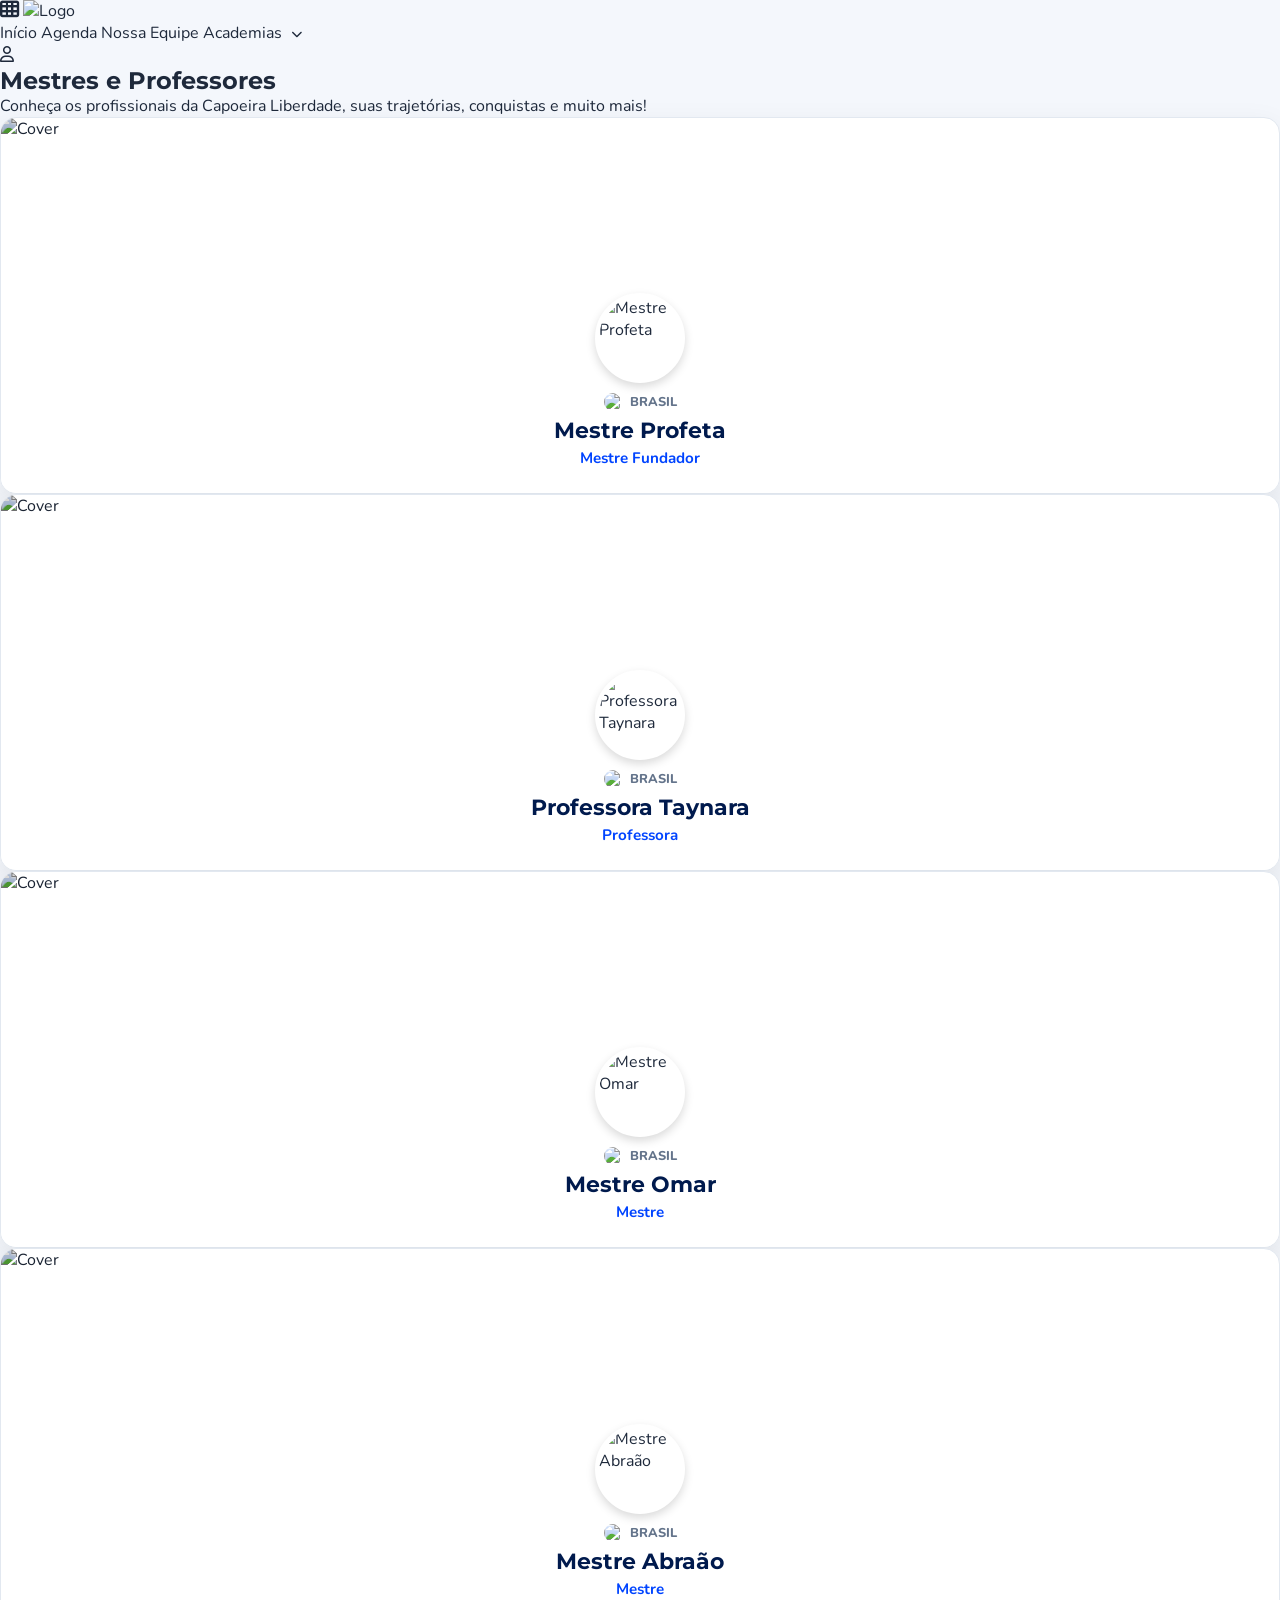
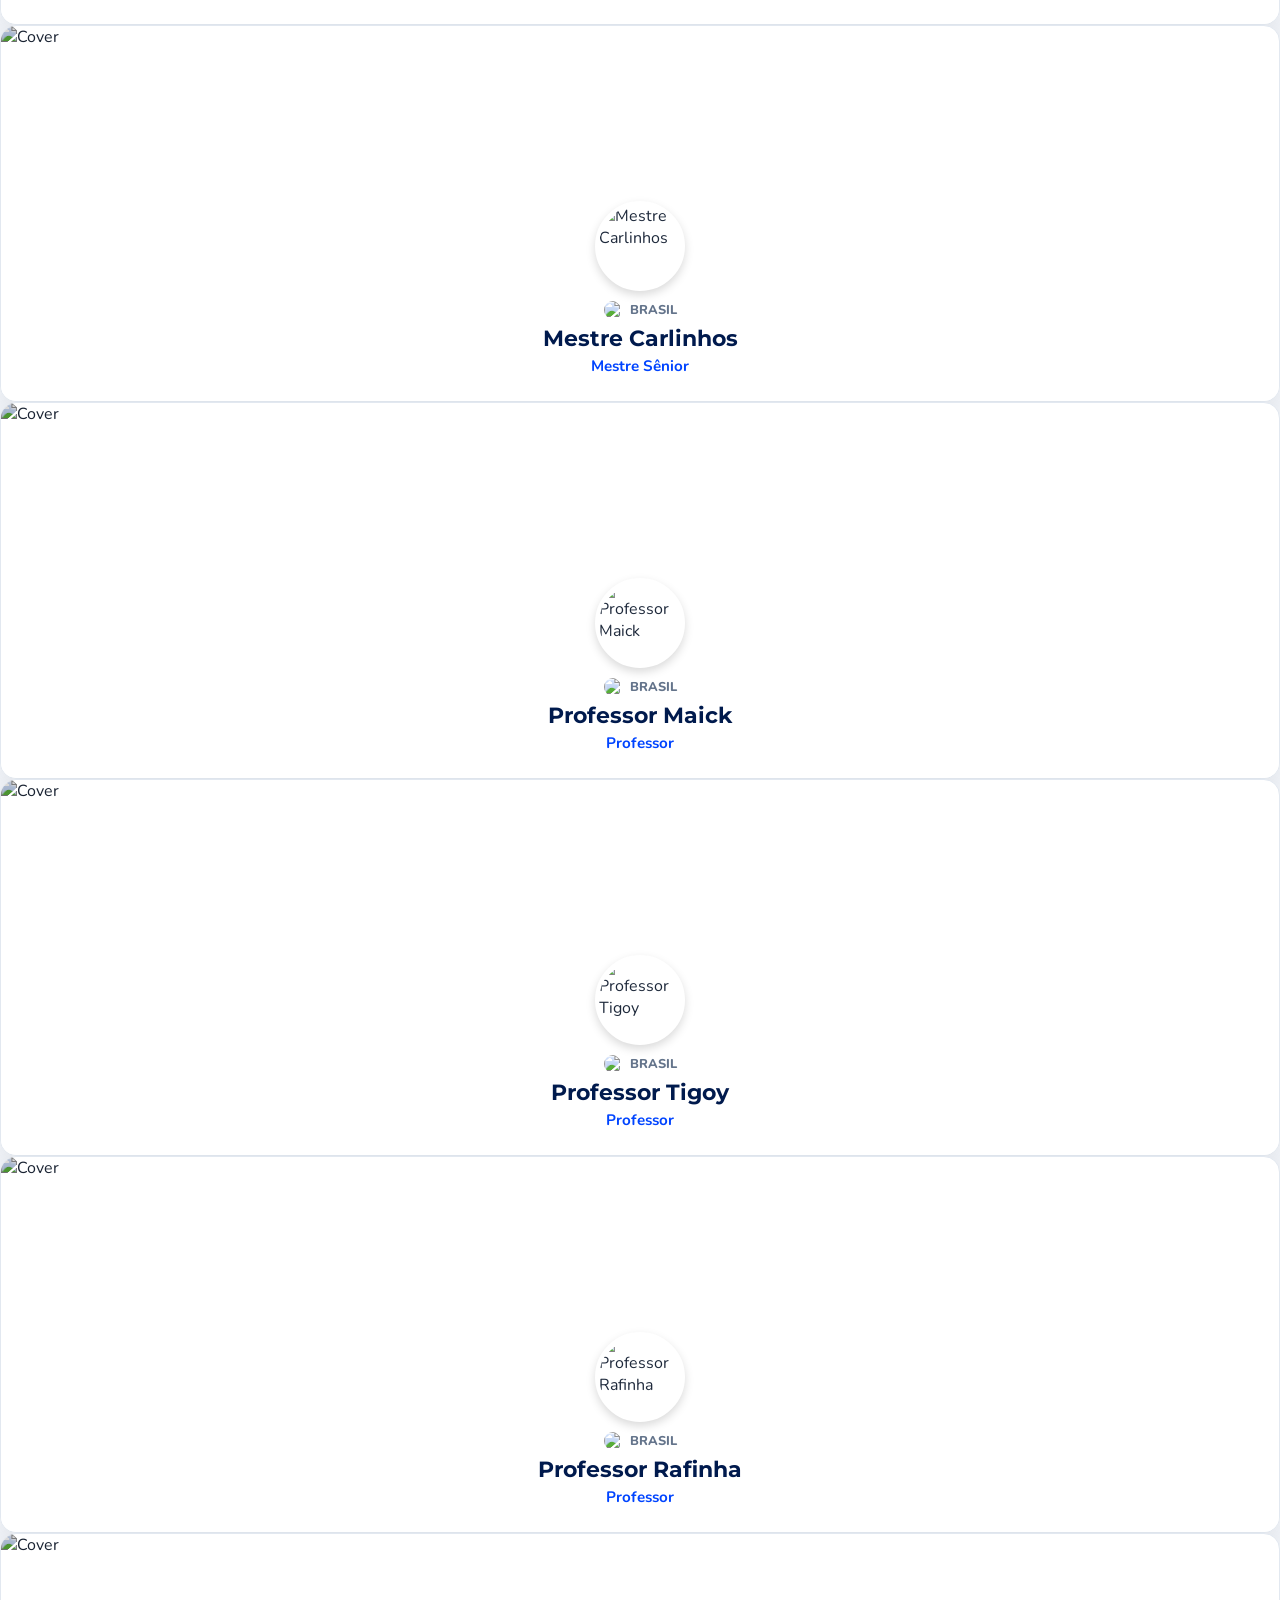
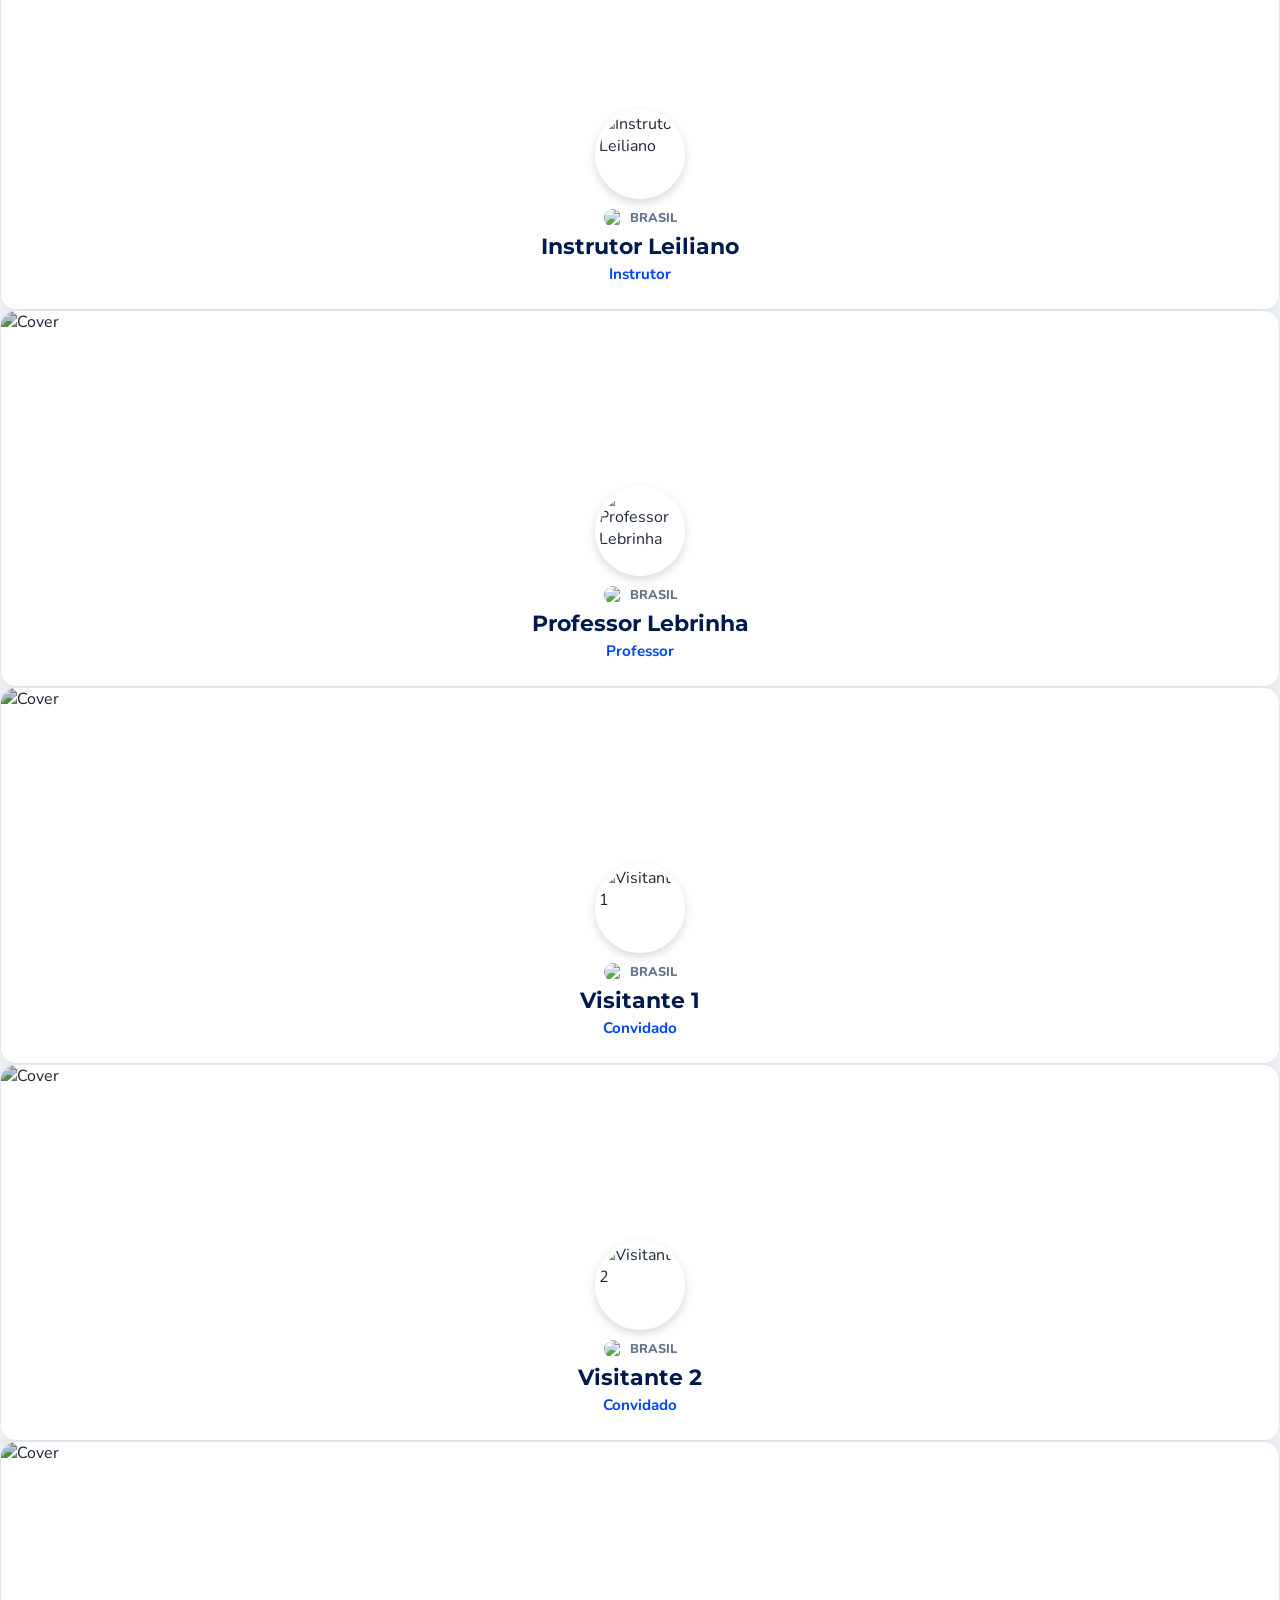
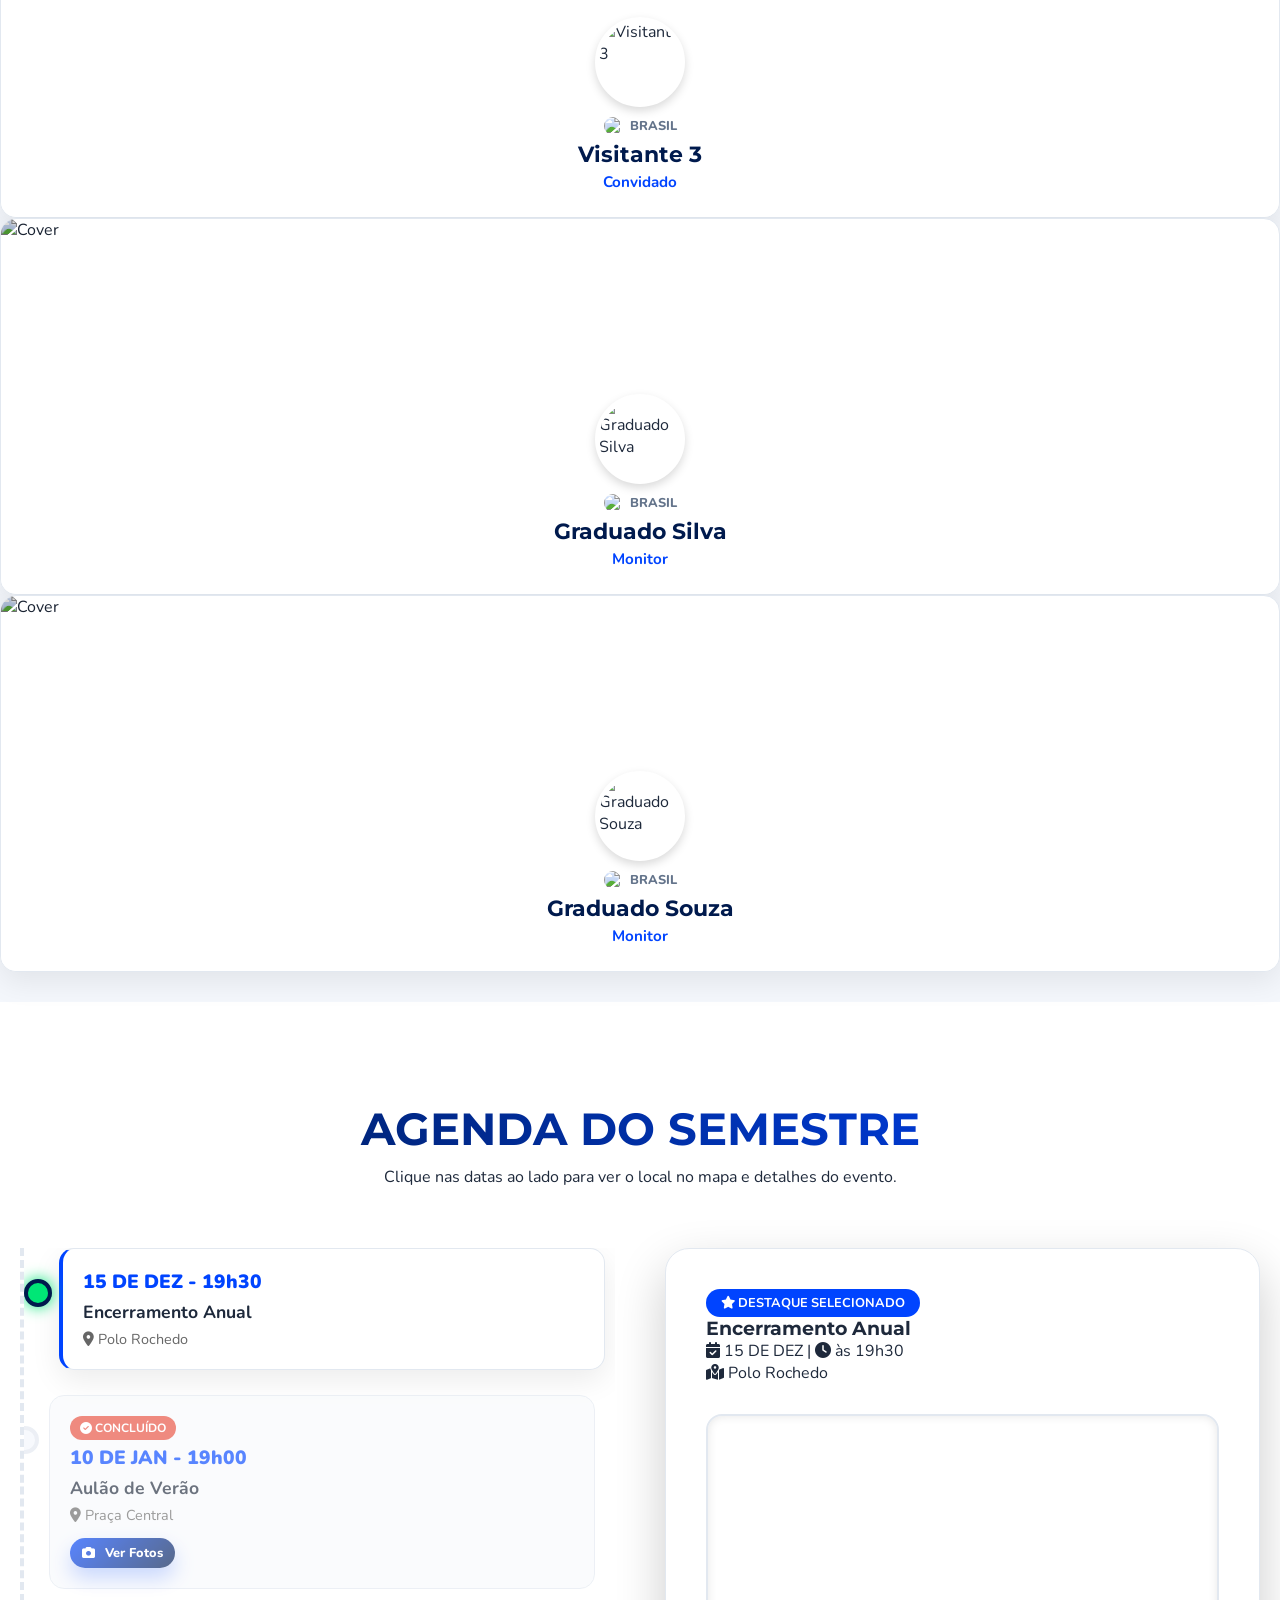
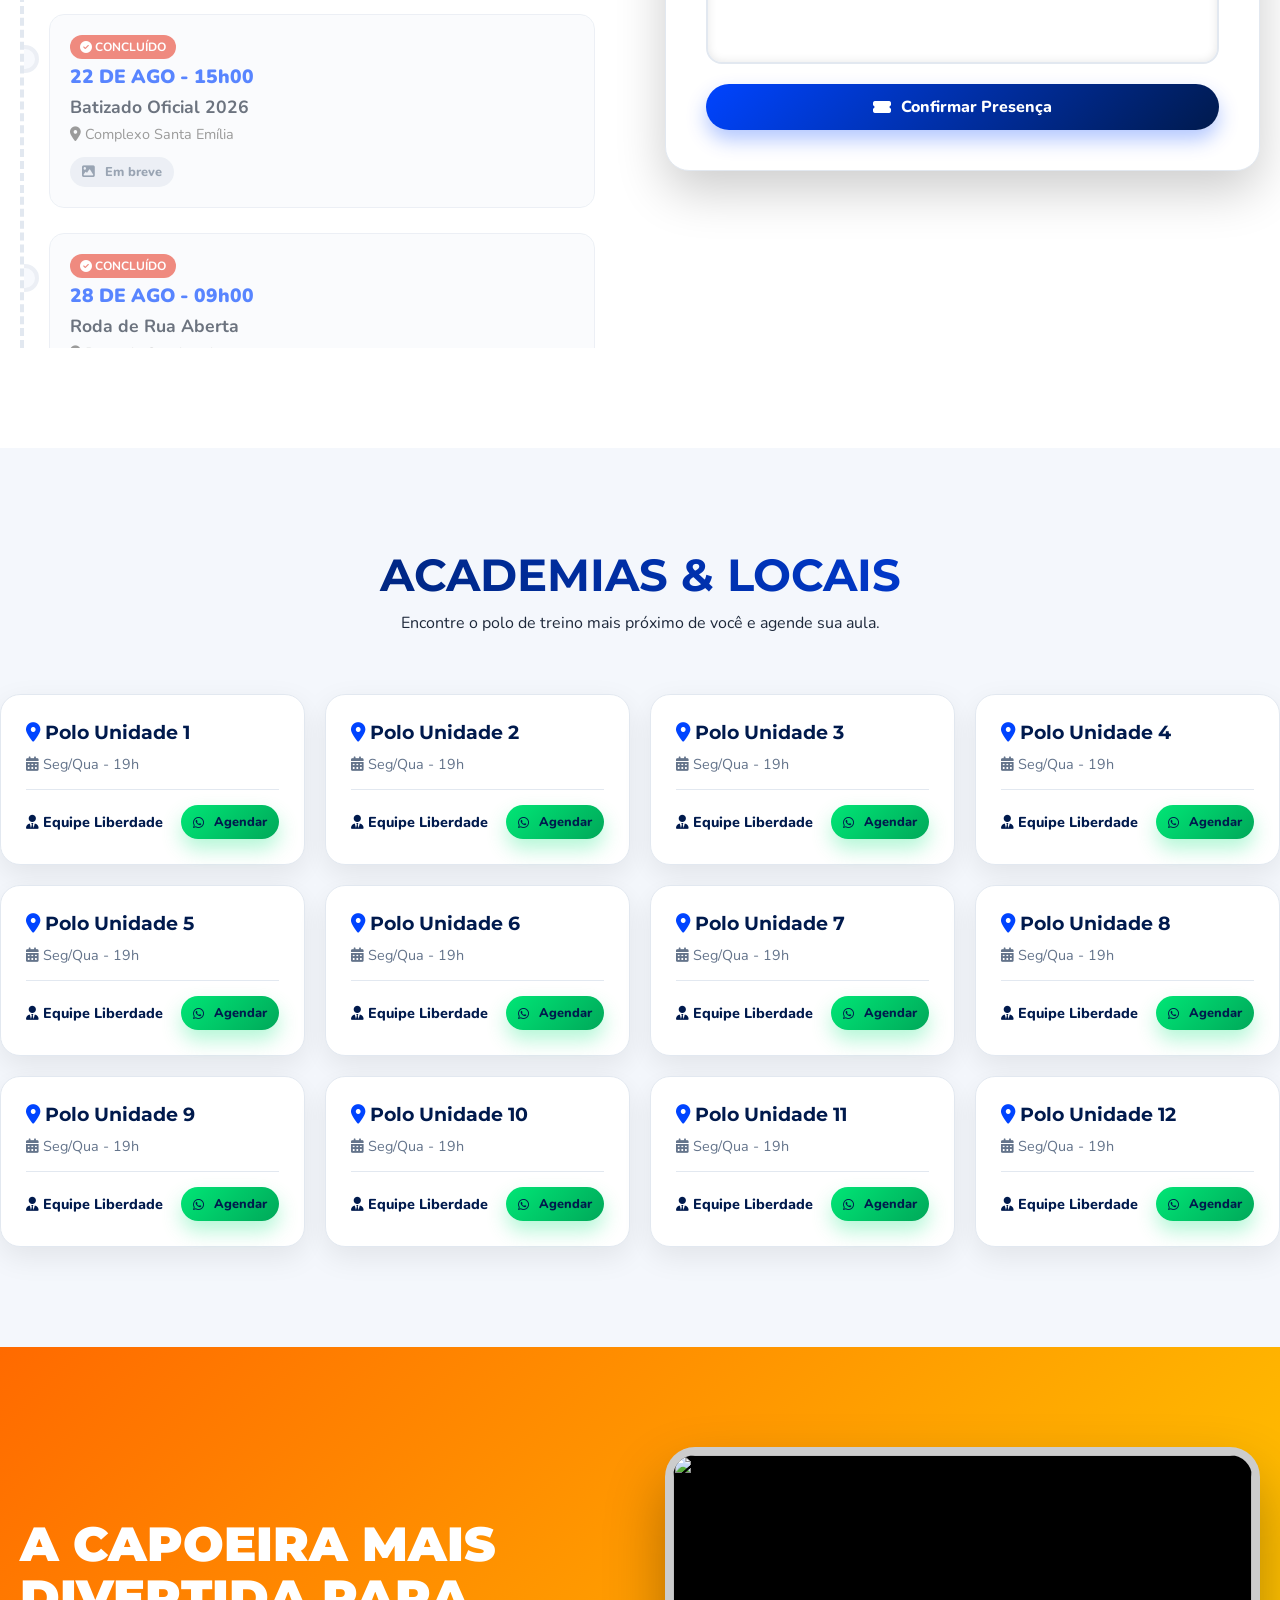
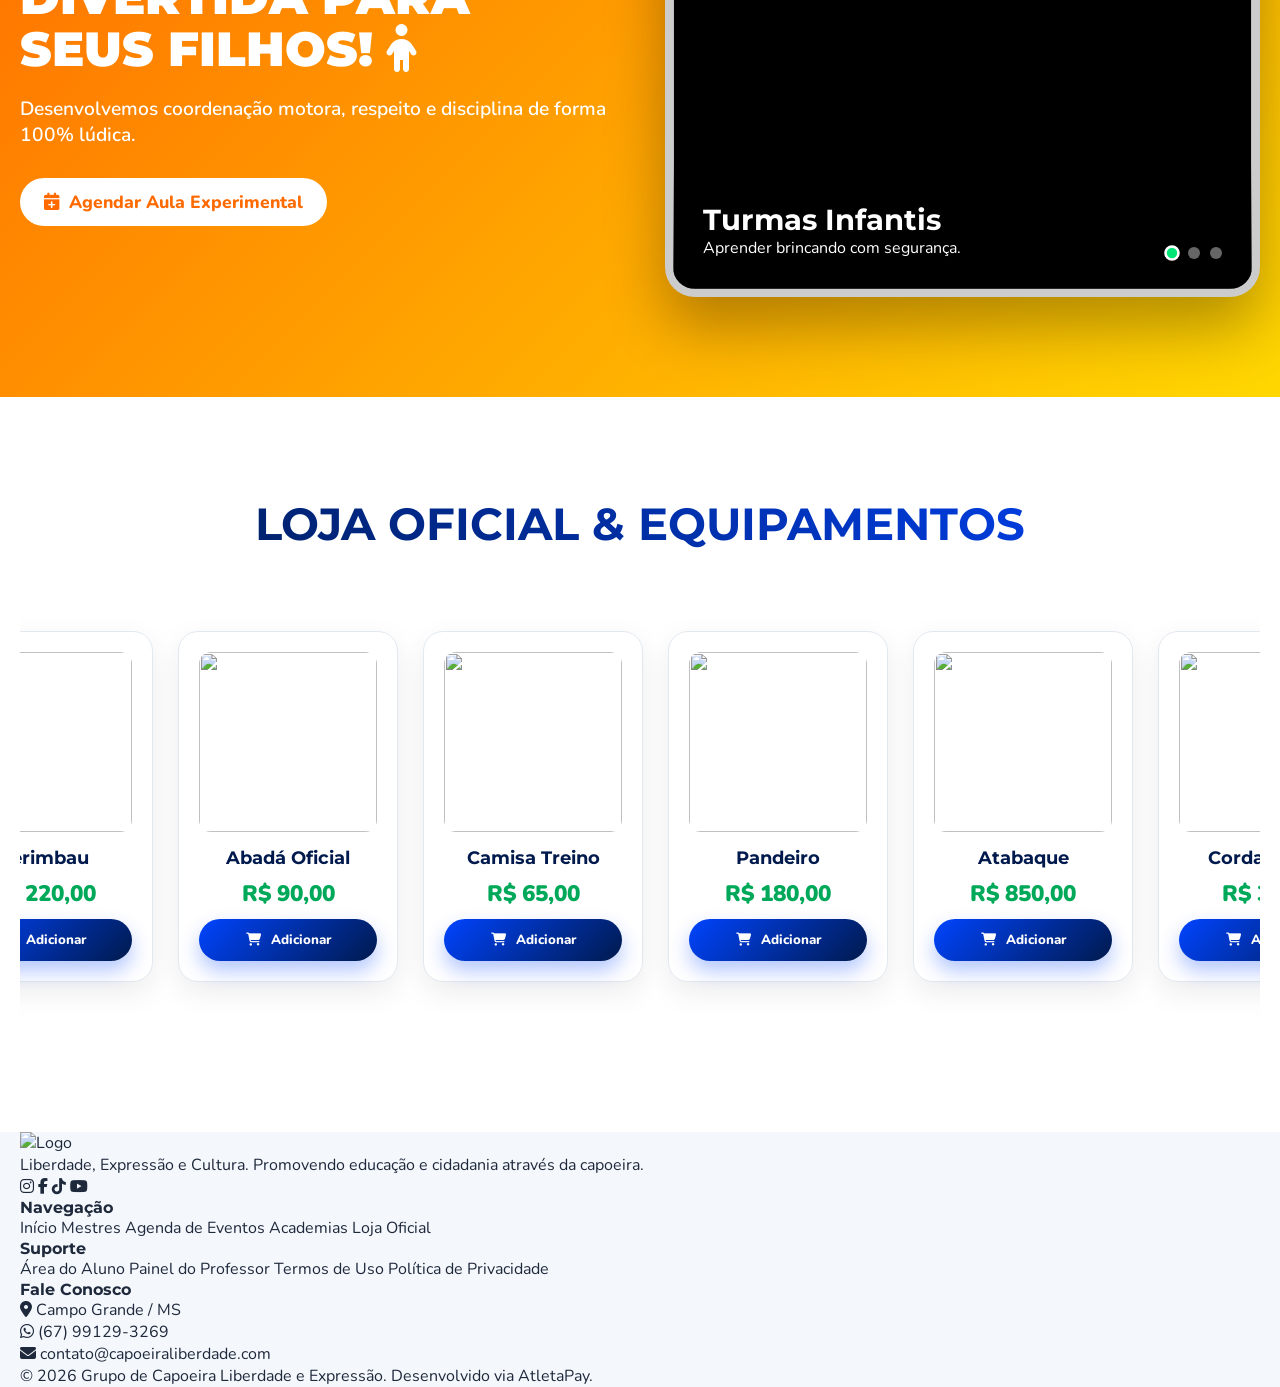
==== commit 1d9f3599: "Update index.html" ====
--- a/index.html
+++ b/index.html
@@ -10,53 +10,44 @@
 </head>
 <body>
 
-    <!-- HEADER E LOGO 3D -->
-    <header class="header">
-        <div class="header-top"><i class="fas fa-bolt"></i> Aulas de Capoeira em MS | Matricule-se Hoje!</div>
-        <div class="header-bg"></div>
-        <div class="nav-container">
-            <ul class="nav-menu left" id="nav-menu-left">
-                <li><a href="#inicio" class="nav-link">Início</a></li>
-                <li><a href="#equipe" class="nav-link">Equipe</a></li>
-                <li><a href="#agenda" class="nav-link">Agenda</a></li>
-            </ul>
-            <div class="logo-wrapper" id="logo-container">
-                <a href="#inicio"><img src="logo-liberdade390.png" alt="Logo" class="logo-3d" id="logo-img"></a>
-            </div>
+    <!-- RED BULL STYLE HEADER -->
+    <header class="rb-header">
+        <div class="rb-header-left">
+            <i class="fas fa-th" style="font-size: 1.2rem; cursor: pointer;"></i>
+            <a href="#inicio"><img src="logo-liberdade390.png" alt="Logo" class="rb-logo"></a>
+        </div>
+        
+        <nav class="rb-nav-center">
+            <a href="#inicio" class="rb-nav-item">Início</a>
+            <a href="#agenda" class="rb-nav-item">Agenda</a>
+            <a href="#equipe" class="rb-nav-item active">Nossa Equipe</a>
+            <a href="#academias" class="rb-nav-item">Academias <i class="fas fa-chevron-down" style="font-size: 0.7rem; margin-left: 5px;"></i></a>
+        </nav>
+
+        <div class="rb-header-right">
+            <a href="login.html" class="rb-user-icon"><i class="far fa-user"></i></a>
             <div class="hamburger" id="hamburger"><i class="fas fa-bars"></i></div>
-            <ul class="nav-menu right" id="nav-menu-right">
-                <li><a href="#academias" class="nav-link">Academias</a></li>
-                <li><a href="#kids" class="nav-link">Kids</a></li>
-                <li><a href="login.html" class="btn btn-primary"><i class="fas fa-user-circle"></i> Portal Aluno</a></li>
-            </ul>
         </div>
     </header>
 
-    <!-- HERO -->
-    <section id="inicio" class="hero">
-        <div class="hero-overlay"></div>
-        <i class="fas fa-music particle p1"></i><i class="fas fa-star particle p2"></i><i class="fas fa-fire particle p3"></i>
-        <div class="container hero-content">
-            <h1>LIBERDADE, EXPRESSÃO E CULTURA</h1>
-            <p>Desenvolva corpo e mente através da arte, música e ancestralidade afro-brasileira.</p>
-            <a href="#academias" class="btn btn-green"><i class="fas fa-play-circle"></i> Conheça Nossas Aulas</a>
+    <!-- RED BULL STYLE HERO & ATHLETE SLIDER -->
+    <section id="equipe" class="rb-hero">
+        <div class="rb-hero-gradient"></div>
+        <div class="rb-hero-content">
+            <h1>Mestres e Professores</h1>
+            <p>Conheça os profissionais da Capoeira Liberdade, suas trajetórias, conquistas e muito mais!</p>
         </div>
     </section>
 
-    <!-- EQUIPE: Estilo Red Bull Athletes Slider -->
-    <section id="equipe" class="container section-spacing mt-spaced">
-        <div class="section-title center">
-            <h2>Mestres e Professores</h2>
-            <p>Conheça os profissionais que guiarão sua trajetória, suas conquistas e história.</p>
+    <!-- SLIDER SOBREPONDO O HERO -->
+    <div class="rb-slider-wrapper">
+        <div class="rb-slider" id="equipe-container">
+            <!-- Injetado via main.js -->
         </div>
-        
-        <div class="redbull-slider" id="equipe-container">
-            <!-- Injetado via JS -->
-        </div>
-    </section>
+    </div>
 
     <!-- AGENDA -->
-    <section id="agenda" class="bg-white section-spacing">
+    <section id="agenda" class="bg-white section-spacing mt-spaced">
         <div class="container">
             <div class="section-title center">
                 <h2>Agenda do Semestre</h2>
@@ -68,15 +59,13 @@
                 </div>
                 <div class="destaque-card" id="card-destaque">
                     <span class="destaque-badge"><i class="fas fa-star"></i> DESTAQUE SELECIONADO</span>
-                    <h3 id="dest-title">Selecione um evento na lista</h3>
+                    <h3 id="dest-title">Selecione um evento</h3>
                     <div class="destaque-info"><i class="fas fa-calendar-check"></i> <span id="dest-date">--</span> | <i class="fas fa-clock"></i> <span id="dest-time">--</span></div>
                     <div class="destaque-info"><i class="fas fa-map-marked-alt"></i> <span id="dest-location">--</span></div>
                     
-                    <!-- MAPA DINÂMICO DO EVENTO -->
                     <div class="dest-map-container mt-spaced">
                         <iframe id="dest-map-iframe" src="" width="100%" height="100%" style="border:0;" allowfullscreen="" loading="lazy"></iframe>
                     </div>
-
                     <a href="#contato" class="btn btn-primary btn-full" style="margin-top: 20px;"><i class="fas fa-ticket-alt"></i> Confirmar Presença</a>
                 </div>
             </div>
@@ -90,17 +79,17 @@
             <p>Encontre o polo de treino mais próximo de você e agende sua aula.</p>
         </div>
         <div class="academias-grid" id="locais-container">
-            <!-- Injetado via JS -->
+            <!-- Injetado via JS (12+ locais) -->
         </div>
     </section>
 
-    <!-- MÓDULO KIDS -->
+    <!-- MÓDULO KIDS (BOLHAS E SLIDER) -->
     <section id="kids" class="kids-section">
         <div class="bubbles" id="bubbles-container"></div>
         <div class="container kids-content">
-            <div class="kids-text">
-                <h2>A CAPOEIRA MAIS DIVERTIDA PARA SEUS FILHOS! <i class="fas fa-child avatar-ginga"></i></h2>
-                <p>Desenvolvemos coordenação motora, respeito e disciplina de forma 100% lúdica.</p>
+            <div style="color: white;">
+                <h2 style="font-size: 3rem; font-weight: 900; line-height: 1.1; margin-bottom: 20px;">A CAPOEIRA MAIS DIVERTIDA PARA SEUS FILHOS! <i class="fas fa-child avatar-ginga"></i></h2>
+                <p style="font-size: 1.2rem; font-weight: 600; margin-bottom: 30px;">Desenvolvemos coordenação motora, respeito e disciplina de forma 100% lúdica.</p>
                 <a href="#contato" class="btn btn-white-kids"><i class="fas fa-calendar-plus"></i> Agendar Aula Experimental</a>
             </div>
             
@@ -135,6 +124,48 @@
         </div>
     </section>
 
+    <!-- FOOTER MODERNO -->
+    <footer class="rb-footer">
+        <div class="container">
+            <div class="footer-grid">
+                <div class="footer-brand">
+                    <img src="logo-liberdade390.png" alt="Logo" class="footer-logo">
+                    <p>Liberdade, Expressão e Cultura. Promovendo educação e cidadania através da capoeira.</p>
+                    <div class="footer-socials">
+                        <a href="#"><i class="fab fa-instagram"></i></a>
+                        <a href="#"><i class="fab fa-facebook-f"></i></a>
+                        <a href="#"><i class="fab fa-tiktok"></i></a>
+                        <a href="#"><i class="fab fa-youtube"></i></a>
+                    </div>
+                </div>
+                <div class="footer-links">
+                    <h4>Navegação</h4>
+                    <a href="#inicio">Início</a>
+                    <a href="#equipe">Mestres</a>
+                    <a href="#agenda">Agenda de Eventos</a>
+                    <a href="#academias">Academias</a>
+                    <a href="#loja">Loja Oficial</a>
+                </div>
+                <div class="footer-links">
+                    <h4>Suporte</h4>
+                    <a href="#">Área do Aluno</a>
+                    <a href="login.html">Painel do Professor</a>
+                    <a href="#">Termos de Uso</a>
+                    <a href="#">Política de Privacidade</a>
+                </div>
+                <div class="footer-contact">
+                    <h4>Fale Conosco</h4>
+                    <p><i class="fas fa-map-marker-alt"></i> Campo Grande / MS</p>
+                    <p><i class="fab fa-whatsapp"></i> (67) 99129-3269</p>
+                    <p><i class="fas fa-envelope"></i> contato@capoeiraliberdade.com</p>
+                </div>
+            </div>
+            <div class="footer-bottom">
+                <p>&copy; 2026 Grupo de Capoeira Liberdade e Expressão. Desenvolvido via AtletaPay.</p>
+            </div>
+        </div>
+    </footer>
+
     <!-- MODAL DO PROFISSIONAL -->
     <div class="modal-prof" id="modalProf">
         <div class="modal-prof-content">
--- a/style.css
+++ b/style.css
@@ -17,7 +17,7 @@
 .container { max-width: 1350px; margin: 0 auto; padding: 0 20px; position: relative; z-index: 2; }
 .section-spacing { padding: 100px 0; }
 .bg-white { background-color: #ffffff; }
-.mt-spaced { margin-top: 30px; } /* Afastamento padronizado */
+.mt-spaced { margin-top: 30px; }
 .btn-full { width: 100%; text-align: center; }
 
 /* BOTOES E TITULOS */
@@ -28,11 +28,9 @@
 .btn-green:hover { transform: translateY(-3px) scale(1.02); color: #000; }
 .btn-white-kids { background: white; color: var(--orange-kids); font-size: 1.1rem; }
 .btn-gray { background: #E2E8F0; color: #64748B; cursor: pointer; }
-.btn-gray:hover { background: #CBD5E1; }
 
 .section-title.center { text-align: center; margin-bottom: 60px; }
 .section-title h2 { font-size: 2.8rem; margin-bottom: 10px; text-transform: uppercase; background: linear-gradient(45deg, var(--blue-dark), var(--blue-vibrant)); -webkit-background-clip: text; -webkit-text-fill-color: transparent; }
-.team-subtitle { font-size: 1.8rem; color: var(--blue-dark); margin-bottom: 20px; padding-left: 10px; border-left: 5px solid var(--green-flag); }
 
 /* HEADER E LOGO 3D */
 .header { position: fixed; top: 0; width: 100%; z-index: 1000; transition: var(--transition-smooth); }
@@ -49,33 +47,43 @@
 /* HERO E PARTICULAS */
 .hero { height: 100vh; background: url('https://images.unsplash.com/photo-1599839619722-39751411ea63?q=80') center/cover; position: relative; display: flex; align-items: center; text-align: center; }
 .hero-overlay { position: absolute; width: 100%; height: 100%; background: linear-gradient(135deg, rgba(0,26,77,0.85), rgba(0,68,255,0.4)); }
-.hero-content h1 { color: white; font-size: 4rem; font-weight: 900; margin-bottom: 20px; text-shadow: 0 10px 20px rgba(0,0,0,0.5); }
-.hero-content p { color: #E2E8F0; font-size: 1.4rem; margin-bottom: 40px; font-weight: 600; text-shadow: 0 5px 10px rgba(0,0,0,0.5); }
+.hero-content h1 { color: white; font-size: 4rem; font-weight: 900; margin-bottom: 20px; text-shadow: 0 10px 20px rgba(0,0,0,0.5); position: relative; z-index: 2;}
+.hero-content p { color: #E2E8F0; font-size: 1.4rem; margin-bottom: 40px; font-weight: 600; text-shadow: 0 5px 10px rgba(0,0,0,0.5); position: relative; z-index: 2;}
 .particle { position: absolute; opacity: 0.6; animation: float 10s infinite linear; color: var(--green-flag); font-size: 3rem; }
 .p1 { top: 20%; left: 10%; } .p2 { top: 60%; right: 15%; color: var(--yellow-kids); } .p3 { bottom: 10%; left: 30%; color: var(--blue-vibrant); }
 @keyframes float { 0% { transform: translateY(0) rotate(0deg); } 50% { transform: translateY(-50px) rotate(180deg); } 100% { transform: translateY(0) rotate(360deg); } }
 
-/* CAROUSEL DUPLO E LOJA (5 Itens) */
-.scroll-container { display: flex; overflow-x: auto; gap: 25px; padding: 20px 10px 50px 10px; scroll-behavior: smooth; scrollbar-width: none; }
-.scroll-container::-webkit-scrollbar { display: none; }
-.prof-card { background: white; border-radius: 20px; padding: 30px 20px; text-align: center; box-shadow: var(--shadow-soft); transition: var(--transition-smooth); border: 1px solid var(--border-color); min-width: 260px; cursor: pointer; flex-shrink: 0; }
-.prof-card:hover { transform: translateY(-10px); box-shadow: var(--shadow-3d); border-color: var(--blue-vibrant); }
-.prof-foto { width: 120px; height: 120px; border-radius: 50%; object-fit: cover; border: 4px solid var(--bg-light); margin: 0 auto 15px auto; }
-.loja-item { min-width: calc(20% - 24px); background: white; border-radius: 20px; padding: 20px; text-align: center; border: 1px solid var(--border-color); flex-shrink: 0; box-shadow: var(--shadow-soft); transition: var(--transition-smooth); display: flex; flex-direction: column; justify-content: space-between; }
-.loja-item:hover { transform: translateY(-10px); border-color: var(--blue-vibrant); }
-.loja-img { width: 100%; height: 180px; object-fit: cover; border-radius: 12px; margin-bottom: 15px; }
+/* ================= EQUIPE (RED BULL STYLE SLIDER) ================= */
+.redbull-slider { display: flex; overflow-x: auto; gap: 20px; padding: 20px 10px 40px 10px; scroll-behavior: smooth; scroll-snap-type: x mandatory; scrollbar-width: none; }
+.redbull-slider::-webkit-scrollbar { display: none; }
+
+.rb-card { min-width: 300px; background: white; border-radius: 16px; box-shadow: var(--shadow-soft); scroll-snap-align: start; flex-shrink: 0; overflow: hidden; position: relative; cursor: pointer; transition: transform 0.3s ease, box-shadow 0.3s ease; border: 1px solid var(--border-color); }
+.rb-card:hover { transform: translateY(-8px); box-shadow: var(--shadow-3d); border-color: var(--blue-vibrant); }
+
+.rb-media-wrapper { position: relative; overflow: visible; height: 220px; }
+.rb-cover { width: 100%; height: 100%; object-fit: cover; display: block; transition: transform 0.5s ease; filter: brightness(0.85); }
+.rb-card:hover .rb-cover { transform: scale(1.05); filter: brightness(1); }
+
+.rb-avatar { width: 90px; height: 90px; border-radius: 50%; object-fit: cover; border: 4px solid white; position: absolute; bottom: -45px; left: 50%; transform: translateX(-50%); box-shadow: 0 4px 10px rgba(0,0,0,0.15); z-index: 2; transition: var(--transition-smooth); background: white; }
+.rb-card:hover .rb-avatar { transform: translateX(-50%) scale(1.1); border-color: var(--blue-vibrant); }
+
+.rb-info { padding: 55px 20px 25px 20px; text-align: center; background: white; position: relative; z-index: 1; }
+.rb-info-meta { display: flex; align-items: center; justify-content: center; gap: 8px; font-size: 0.8rem; color: var(--text-muted); font-weight: 800; text-transform: uppercase; margin-bottom: 5px; }
+.rb-info-meta img { width: 18px; height: 18px; border-radius: 50%; object-fit: cover; }
+.rb-info h3 { color: var(--blue-dark); font-size: 1.4rem; margin-bottom: 4px; }
+.rb-info p { color: var(--blue-vibrant); font-size: 0.95rem; font-weight: 700; }
 
 /* AGENDA E MAPA DESTAQUE */
 .agenda-wrapper { display: grid; grid-template-columns: 1fr 1fr; gap: 50px; align-items: start; }
 .agenda-scroll-box { max-height: 700px; overflow-y: auto; padding-right: 20px; padding-left: 25px; border-left: 4px dashed var(--border-color); scrollbar-width: thin; scrollbar-color: var(--blue-vibrant) transparent; }
 .timeline-item { position: relative; margin-bottom: 25px; padding: 20px; border-radius: 15px; background: white; border: 1px solid var(--border-color); transition: var(--transition-smooth); display: flex; flex-direction: column; gap: 5px; cursor: pointer; }
 .timeline-item:hover, .timeline-item.active { box-shadow: var(--shadow-soft); transform: translateX(10px); border-left: 4px solid var(--blue-vibrant); }
-.timeline-item::before { content: ''; position: absolute; left: -39px; top: 30px; width: 20px; height: 20px; border-radius: 50%; background: var(--bg-light); border: 4px solid var(--border-color); }
+.timeline-item::before { content: ''; position: absolute; left: -39px; top: 30px; width: 20px; height: 20px; border-radius: 50%; background: var(--bg-light); border: 4px solid var(--border-color); transition: var(--transition-smooth); }
 .timeline-item.active::before { background: var(--green-flag); border-color: var(--blue-dark); box-shadow: 0 0 15px var(--green-flag); }
 .evento-concluido { opacity: 0.65; background: #F8FAFC; }
 .badge-concluido { background: #E74C3C; color: white; padding: 4px 10px; border-radius: 12px; font-size: 0.75rem; font-weight: bold; align-self: flex-start; }
 
-.destaque-card { background: white; border-radius: 24px; padding: 40px; box-shadow: var(--shadow-3d); border: 1px solid var(--border-color); }
+.destaque-card { background: white; border-radius: 24px; padding: 40px; box-shadow: var(--shadow-3d); border: 1px solid var(--border-color); position: sticky; top: 100px; }
 .destaque-badge { display: inline-block; background: var(--blue-vibrant); color: white; padding: 5px 15px; border-radius: 20px; font-size: 0.8rem; font-weight: bold; }
 .dest-map-container { border-radius: 16px; overflow: hidden; box-shadow: inset 0 0 10px rgba(0,0,0,0.1); height: 250px; border: 2px solid var(--border-color); }
 
@@ -93,7 +101,6 @@
 .avatar-ginga { animation: ginga 2s infinite ease-in-out alternate; }
 @keyframes ginga { 0% { transform: rotate(-10deg); } 100% { transform: rotate(10deg); } }
 
-/* Slider Figma Style */
 .figma-slider { position: relative; width: 100%; height: 450px; border-radius: 30px; box-shadow: 0 30px 60px rgba(0,0,0,0.3); overflow: hidden; border: 8px solid rgba(255,255,255,0.8); background: #000; }
 .slider-images img { position: absolute; top: 0; left: 0; width: 100%; height: 100%; object-fit: cover; opacity: 0; transition: opacity 0.8s ease; }
 .slider-images img.active { opacity: 1; }
@@ -102,6 +109,15 @@
 .slider-dots { position: absolute; bottom: 30px; right: 30px; display: flex; gap: 10px; z-index: 11; }
 .dot { width: 12px; height: 12px; border-radius: 50%; background: rgba(255,255,255,0.4); cursor: pointer; transition: 0.3s; border: 2px solid transparent; }
 .dot.active { background: var(--green-flag); transform: scale(1.3); border-color: white; }
+
+/* LOJA SCROLL */
+.scroll-container.loja-scroll { display: flex; overflow-x: auto; gap: 25px; padding: 20px 10px 50px 10px; }
+.loja-item { min-width: calc(20% - 24px); background: white; border-radius: 20px; padding: 20px; text-align: center; border: 1px solid var(--border-color); flex-shrink: 0; box-shadow: var(--shadow-soft); transition: var(--transition-smooth); display: flex; flex-direction: column; justify-content: space-between; }
+@media (max-width: 1200px) { .loja-item { min-width: calc(25% - 20px); } }
+@media (max-width: 900px) { .loja-item { min-width: calc(33.333% - 15px); } }
+@media (max-width: 600px) { .loja-item { min-width: calc(50% - 10px); } }
+.loja-item:hover { transform: translateY(-10px); border-color: var(--blue-vibrant); }
+.loja-img { width: 100%; height: 180px; object-fit: cover; border-radius: 12px; margin-bottom: 15px; }
 
 /* MODAIS */
 .modal-prof { display: none; position: fixed; top: 0; left: 0; width: 100%; height: 100%; background: rgba(0,26,77,0.8); z-index: 2000; align-items: center; justify-content: center; backdrop-filter: blur(8px); }
@@ -112,15 +128,12 @@
 
 @media (max-width: 992px) {
     .agenda-wrapper, .kids-content { grid-template-columns: 1fr; }
-    .hero h1 { font-size: 3rem; }
-    .loja-item { min-width: calc(33.333% - 20px); }
     .destaque-card { position: static; margin-top: 30px; }
 }
 @media (max-width: 768px) {
     .hamburger { display: block; }
-    .nav-menu { display: none; position: absolute; top: 70px; left: 0; width: 100%; background: white; flex-direction: column; padding: 20px; box-shadow: var(--shadow-soft); }
+    .nav-menu { display: none; position: absolute; top: 70px; left: 0; width: 100%; background: white; flex-direction: column; padding: 20px; box-shadow: var(--shadow-soft); z-index: 1000; }
     .nav-menu.active { display: flex; }
     .logo-wrapper { left: 20px; transform: none; top: 10px; }
     .logo-3d { width: 60px; height: 60px; }
-    .loja-item { min-width: calc(50% - 15px); }
 }
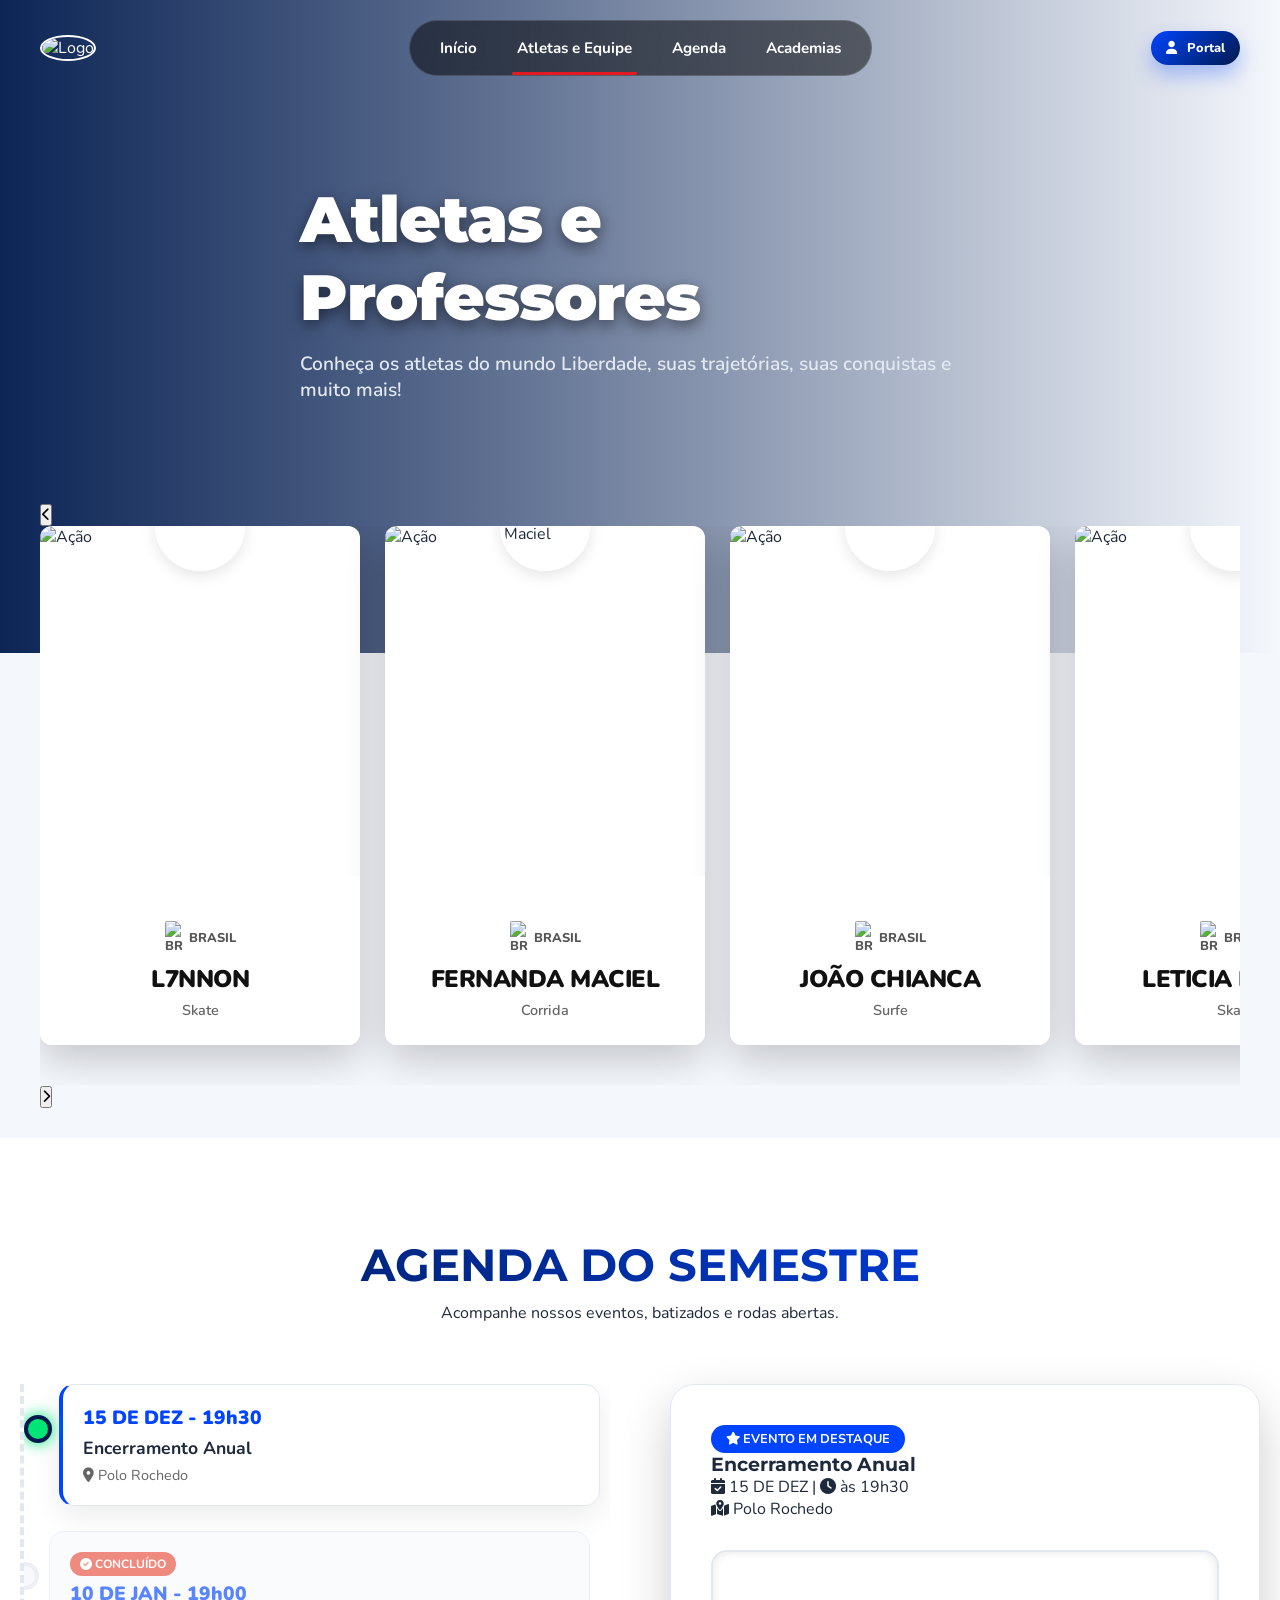
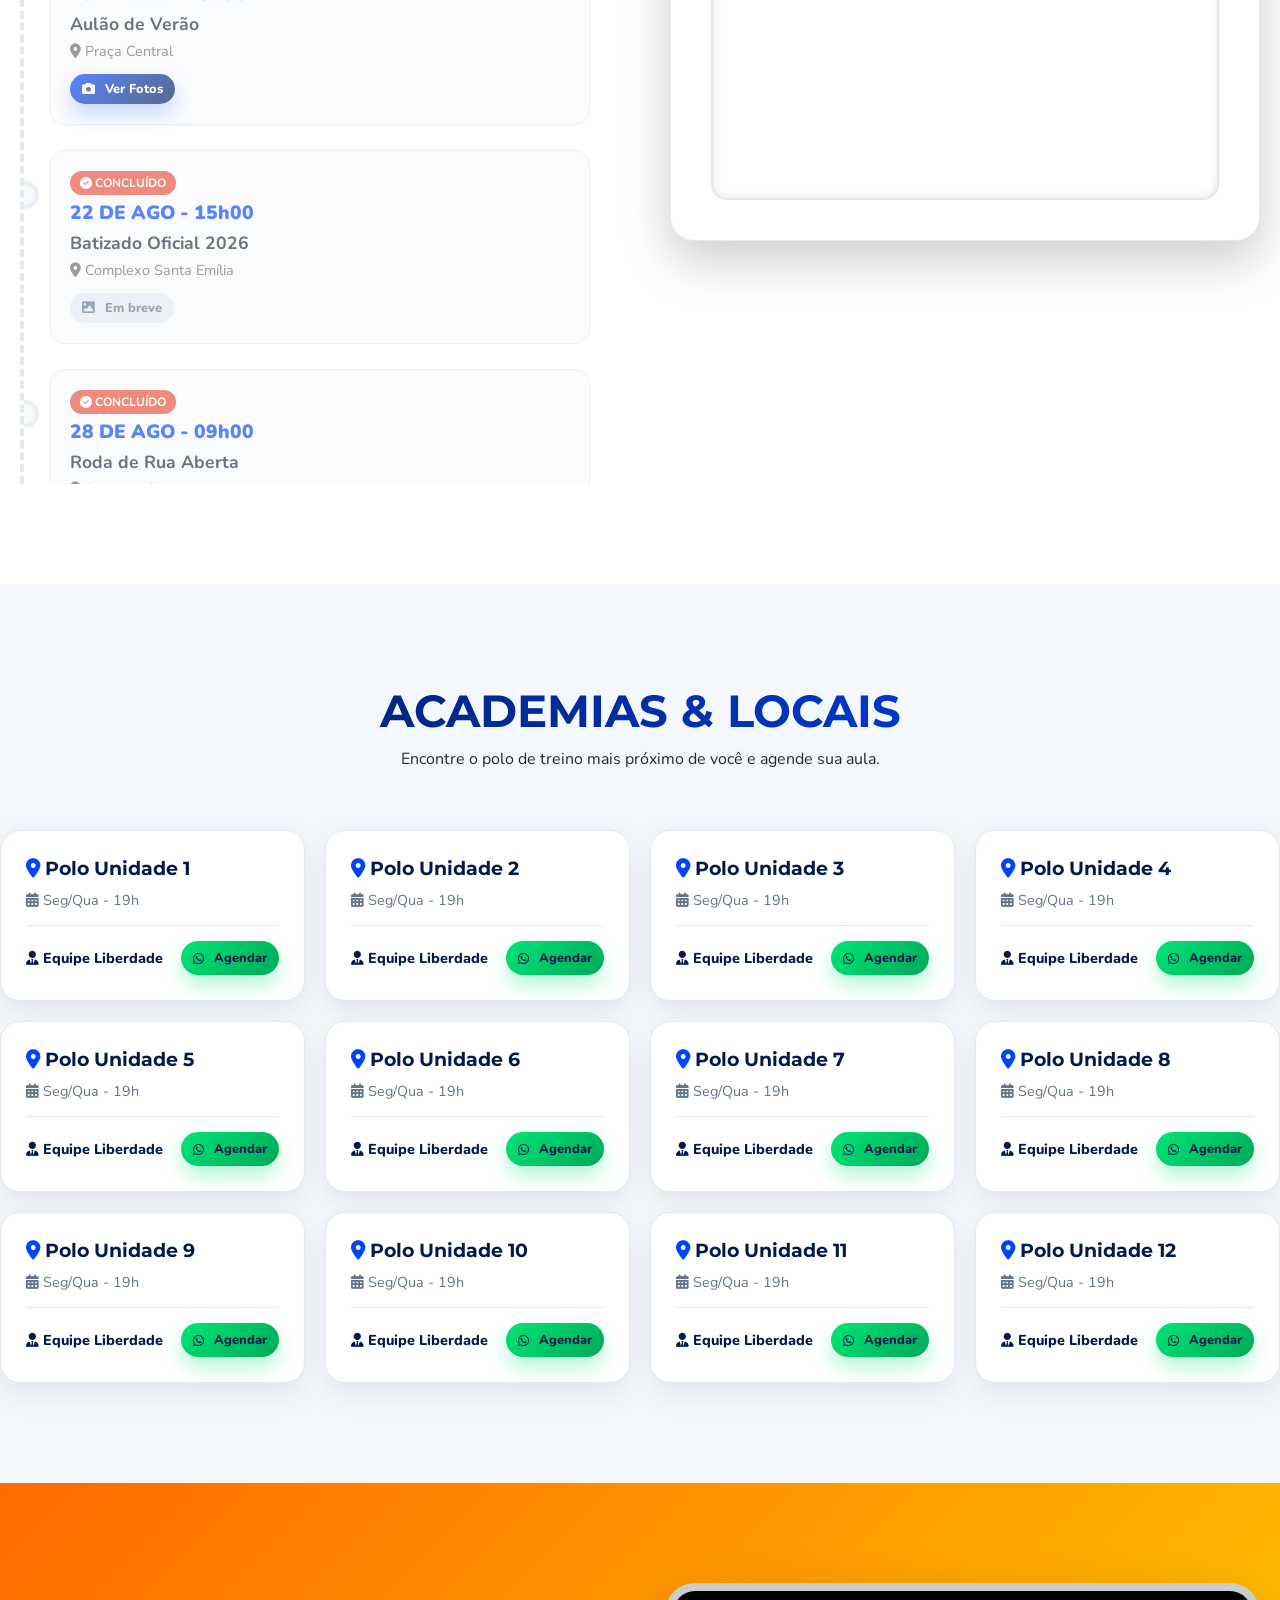
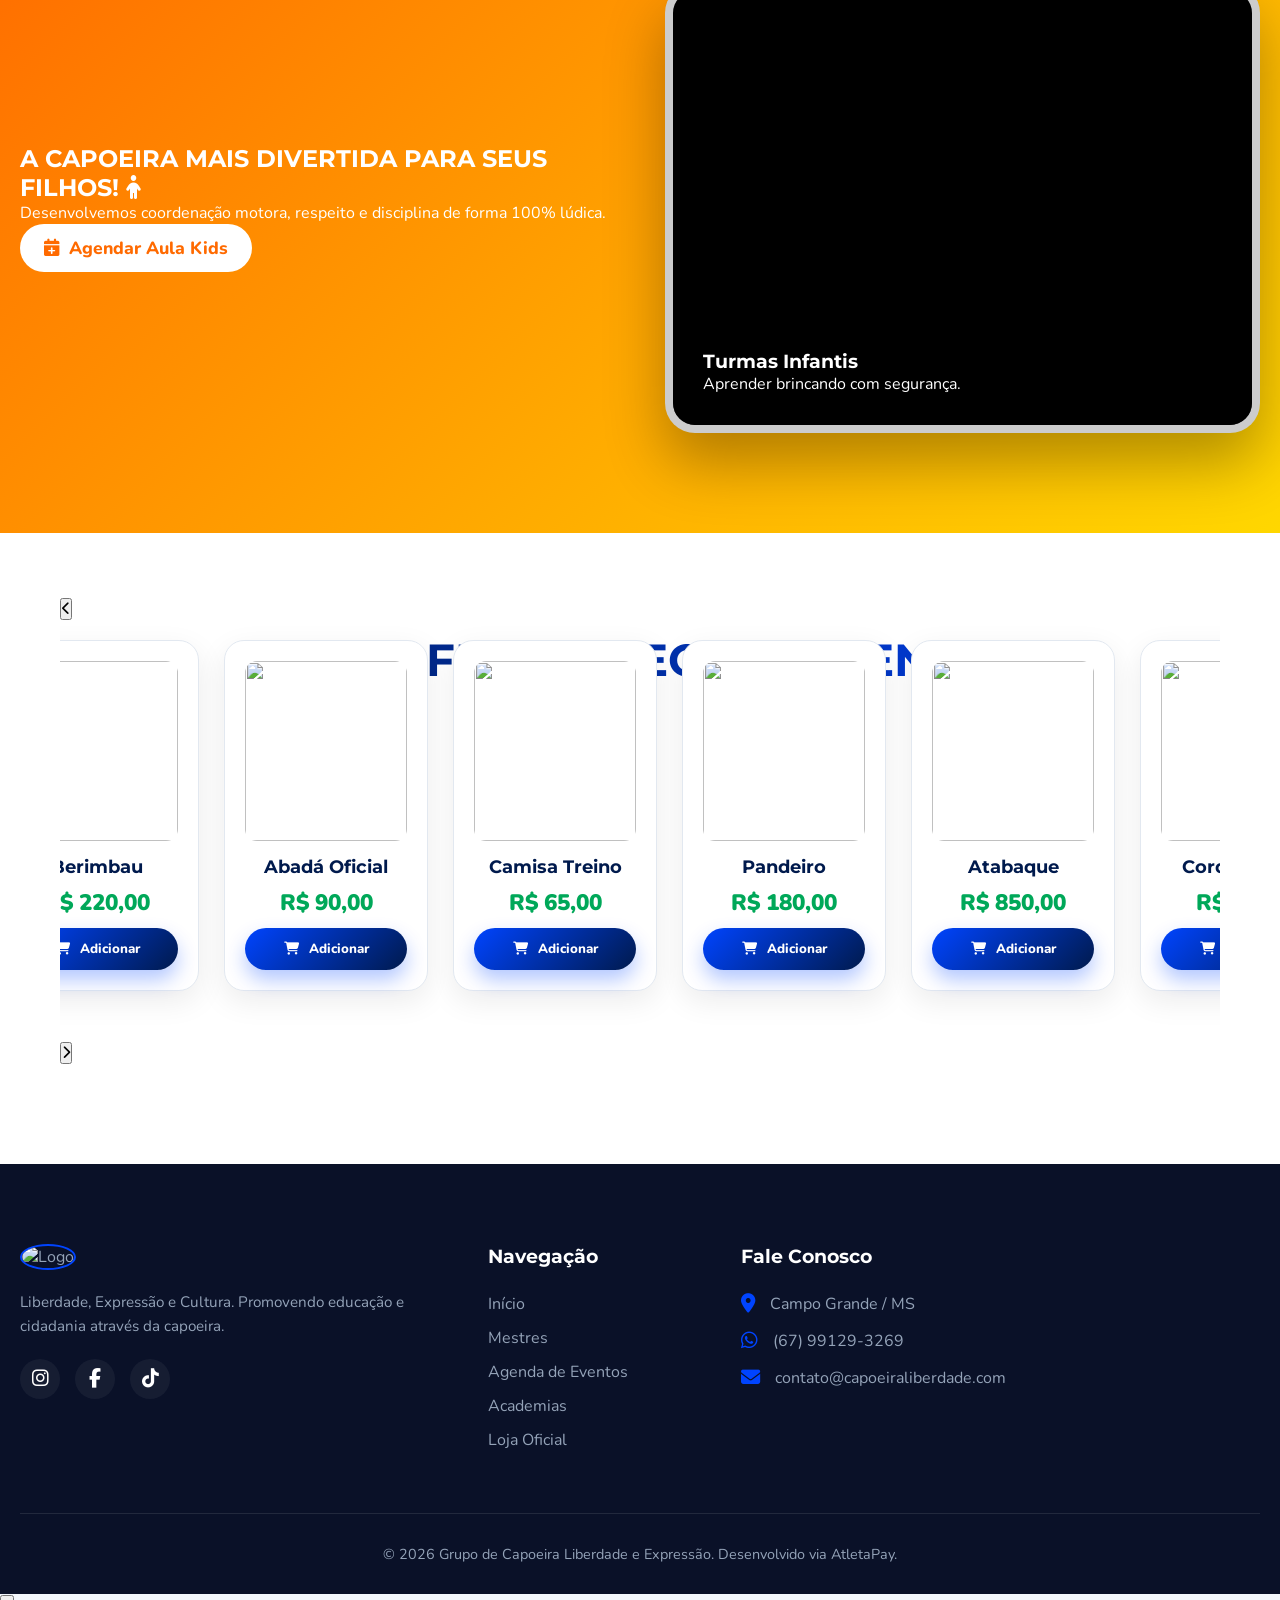
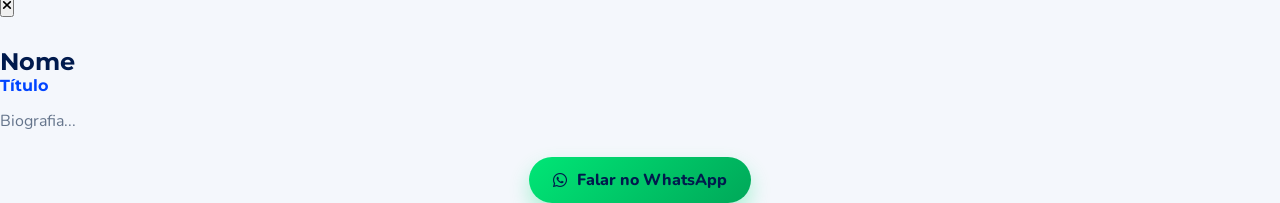
==== commit 37fa4ef1: "Update index.html" ====
--- a/index.html
+++ b/index.html
@@ -10,40 +10,39 @@
 </head>
 <body>
 
-    <!-- RED BULL STYLE HEADER -->
+    <!-- HEADER E LOGO 3D -->
     <header class="rb-header">
         <div class="rb-header-left">
-            <i class="fas fa-th" style="font-size: 1.2rem; cursor: pointer;"></i>
             <a href="#inicio"><img src="logo-liberdade390.png" alt="Logo" class="rb-logo"></a>
         </div>
-        
         <nav class="rb-nav-center">
             <a href="#inicio" class="rb-nav-item">Início</a>
+            <a href="#equipe" class="rb-nav-item active">Atletas e Equipe</a>
             <a href="#agenda" class="rb-nav-item">Agenda</a>
-            <a href="#equipe" class="rb-nav-item active">Nossa Equipe</a>
-            <a href="#academias" class="rb-nav-item">Academias <i class="fas fa-chevron-down" style="font-size: 0.7rem; margin-left: 5px;"></i></a>
+            <a href="#academias" class="rb-nav-item">Academias</a>
         </nav>
-
         <div class="rb-header-right">
-            <a href="login.html" class="rb-user-icon"><i class="far fa-user"></i></a>
+            <a href="login.html" class="btn btn-primary" style="padding: 8px 15px; font-size: 0.8rem;"><i class="fas fa-user"></i> Portal</a>
             <div class="hamburger" id="hamburger"><i class="fas fa-bars"></i></div>
         </div>
     </header>
 
-    <!-- RED BULL STYLE HERO & ATHLETE SLIDER -->
-    <section id="equipe" class="rb-hero">
+    <!-- HERO -->
+    <section id="inicio" class="rb-hero">
         <div class="rb-hero-gradient"></div>
-        <div class="rb-hero-content">
-            <h1>Mestres e Professores</h1>
-            <p>Conheça os profissionais da Capoeira Liberdade, suas trajetórias, conquistas e muito mais!</p>
+        <div class="container rb-hero-content">
+            <h1>Atletas e Professores</h1>
+            <p>Conheça os atletas do mundo Liberdade, suas trajetórias, suas conquistas e muito mais!</p>
         </div>
     </section>
 
-    <!-- SLIDER SOBREPONDO O HERO -->
+    <!-- EQUIPE: SLIDER RED BULL STYLE -->
     <div class="rb-slider-wrapper">
+        <button class="slider-nav-btn prev-btn" id="prev-equipe"><i class="fas fa-chevron-left"></i></button>
         <div class="rb-slider" id="equipe-container">
-            <!-- Injetado via main.js -->
+            <!-- Injetado via JS do Firebase -->
         </div>
+        <button class="slider-nav-btn next-btn" id="next-equipe"><i class="fas fa-chevron-right"></i></button>
     </div>
 
     <!-- AGENDA -->
@@ -51,22 +50,20 @@
         <div class="container">
             <div class="section-title center">
                 <h2>Agenda do Semestre</h2>
-                <p>Clique nas datas ao lado para ver o local no mapa e detalhes do evento.</p>
+                <p>Acompanhe nossos eventos, batizados e rodas abertas.</p>
             </div>
             <div class="agenda-wrapper">
                 <div class="agenda-scroll-box" id="timeline-container">
                     <!-- Injetado via JS -->
                 </div>
                 <div class="destaque-card" id="card-destaque">
-                    <span class="destaque-badge"><i class="fas fa-star"></i> DESTAQUE SELECIONADO</span>
-                    <h3 id="dest-title">Selecione um evento</h3>
+                    <span class="destaque-badge"><i class="fas fa-star"></i> EVENTO EM DESTAQUE</span>
+                    <h3 id="dest-title">Carregando eventos...</h3>
                     <div class="destaque-info"><i class="fas fa-calendar-check"></i> <span id="dest-date">--</span> | <i class="fas fa-clock"></i> <span id="dest-time">--</span></div>
                     <div class="destaque-info"><i class="fas fa-map-marked-alt"></i> <span id="dest-location">--</span></div>
-                    
                     <div class="dest-map-container mt-spaced">
                         <iframe id="dest-map-iframe" src="" width="100%" height="100%" style="border:0;" allowfullscreen="" loading="lazy"></iframe>
                     </div>
-                    <a href="#contato" class="btn btn-primary btn-full" style="margin-top: 20px;"><i class="fas fa-ticket-alt"></i> Confirmar Presença</a>
                 </div>
             </div>
         </div>
@@ -79,34 +76,26 @@
             <p>Encontre o polo de treino mais próximo de você e agende sua aula.</p>
         </div>
         <div class="academias-grid" id="locais-container">
-            <!-- Injetado via JS (12+ locais) -->
+            <!-- Injetado via JS -->
         </div>
     </section>
 
-    <!-- MÓDULO KIDS (BOLHAS E SLIDER) -->
+    <!-- MÓDULO KIDS -->
     <section id="kids" class="kids-section">
         <div class="bubbles" id="bubbles-container"></div>
         <div class="container kids-content">
-            <div style="color: white;">
-                <h2 style="font-size: 3rem; font-weight: 900; line-height: 1.1; margin-bottom: 20px;">A CAPOEIRA MAIS DIVERTIDA PARA SEUS FILHOS! <i class="fas fa-child avatar-ginga"></i></h2>
-                <p style="font-size: 1.2rem; font-weight: 600; margin-bottom: 30px;">Desenvolvemos coordenação motora, respeito e disciplina de forma 100% lúdica.</p>
-                <a href="#contato" class="btn btn-white-kids"><i class="fas fa-calendar-plus"></i> Agendar Aula Experimental</a>
+            <div class="kids-text">
+                <h2>A CAPOEIRA MAIS DIVERTIDA PARA SEUS FILHOS! <i class="fas fa-child avatar-ginga"></i></h2>
+                <p>Desenvolvemos coordenação motora, respeito e disciplina de forma 100% lúdica.</p>
+                <a href="#academias" class="btn btn-white-kids"><i class="fas fa-calendar-plus"></i> Agendar Aula Kids</a>
             </div>
-            
             <div class="figma-slider">
                 <div class="slider-images" id="kids-slider-track">
-                    <img src="https://images.unsplash.com/photo-1511632765486-a01980e01a18?w=800" class="slide active">
-                    <img src="https://images.unsplash.com/photo-1544005313-94ddf0286df2?w=800" class="slide">
-                    <img src="https://images.unsplash.com/photo-1522075469751-3a6694fb2f61?w=800" class="slide">
+                    <!-- Injetado via JS -->
                 </div>
                 <div class="slider-overlay">
                     <h3>Turmas Infantis</h3>
                     <p>Aprender brincando com segurança.</p>
-                </div>
-                <div class="slider-dots" id="slider-dots">
-                    <div class="dot active" data-idx="0"></div>
-                    <div class="dot" data-idx="1"></div>
-                    <div class="dot" data-idx="2"></div>
                 </div>
             </div>
         </div>
@@ -118,13 +107,17 @@
             <div class="section-title center">
                 <h2>Loja Oficial & Equipamentos</h2>
             </div>
-            <div class="scroll-container loja-scroll" id="loja-container">
-                <!-- Injetado via JS -->
+            <div class="rb-slider-wrapper">
+                <button class="slider-nav-btn prev-btn" id="prev-loja"><i class="fas fa-chevron-left"></i></button>
+                <div class="scroll-container loja-scroll" id="loja-container">
+                    <!-- Injetado via JS -->
+                </div>
+                <button class="slider-nav-btn next-btn" id="next-loja"><i class="fas fa-chevron-right"></i></button>
             </div>
         </div>
     </section>
 
-    <!-- FOOTER MODERNO -->
+    <!-- FOOTER -->
     <footer class="rb-footer">
         <div class="container">
             <div class="footer-grid">
@@ -135,7 +128,6 @@
                         <a href="#"><i class="fab fa-instagram"></i></a>
                         <a href="#"><i class="fab fa-facebook-f"></i></a>
                         <a href="#"><i class="fab fa-tiktok"></i></a>
-                        <a href="#"><i class="fab fa-youtube"></i></a>
                     </div>
                 </div>
                 <div class="footer-links">
@@ -145,13 +137,6 @@
                     <a href="#agenda">Agenda de Eventos</a>
                     <a href="#academias">Academias</a>
                     <a href="#loja">Loja Oficial</a>
-                </div>
-                <div class="footer-links">
-                    <h4>Suporte</h4>
-                    <a href="#">Área do Aluno</a>
-                    <a href="login.html">Painel do Professor</a>
-                    <a href="#">Termos de Uso</a>
-                    <a href="#">Política de Privacidade</a>
                 </div>
                 <div class="footer-contact">
                     <h4>Fale Conosco</h4>
--- a/style.css
+++ b/style.css
@@ -1,6 +1,6 @@
 :root {
     --blue-dark: #001A4D; --blue-vibrant: #0044FF;
-    --green-flag: #00E676; --green-dark: #00A859;
+    --red-rb: #E21B22; --green-flag: #00E676; --green-dark: #00A859;
     --orange-kids: #FF6A00; --yellow-kids: #FFD700;
     --bg-light: #F4F7FC; --text-dark: #1E293B; --text-muted: #64748B;
     --border-color: #E2E8F0;
@@ -32,67 +32,66 @@
 .section-title.center { text-align: center; margin-bottom: 60px; }
 .section-title h2 { font-size: 2.8rem; margin-bottom: 10px; text-transform: uppercase; background: linear-gradient(45deg, var(--blue-dark), var(--blue-vibrant)); -webkit-background-clip: text; -webkit-text-fill-color: transparent; }
 
-/* HEADER E LOGO 3D */
-.header { position: fixed; top: 0; width: 100%; z-index: 1000; transition: var(--transition-smooth); }
-.header-bg { background: rgba(255, 255, 255, 0.85); backdrop-filter: blur(15px); box-shadow: var(--shadow-soft); position: absolute; top: 38px; width: 100%; height: 80px; z-index: 0; }
-.header-top { background: linear-gradient(90deg, var(--blue-dark), var(--blue-vibrant)); color: white; text-align: center; padding: 10px 0; font-size: 0.9rem; font-weight: 800; position: relative; z-index: 1; }
-.nav-container { display: flex; justify-content: space-between; align-items: center; padding: 0 30px; max-width: 1400px; margin: 0 auto; height: 80px; position: relative; z-index: 2; }
-.nav-menu { display: flex; gap: 25px; align-items: center; width: 40%; list-style: none; }
-.nav-menu.right { justify-content: flex-end; }
-.nav-link { font-weight: 800; color: var(--blue-dark); position: relative; padding: 5px 0; text-transform: uppercase; font-size: 0.9rem; }
-.logo-wrapper { position: absolute; left: 50%; transform: translateX(-50%); top: -10px; perspective: 1000px; cursor: pointer; z-index: 100; }
-.logo-3d { width: 130px; height: 130px; border-radius: 50%; box-shadow: var(--shadow-3d); border: 4px solid white; transition: transform 0.1s ease-out; background: white; transform-style: preserve-3d; }
-.hamburger { display: none; font-size: 2rem; color: var(--blue-dark); cursor: pointer; position: relative; z-index: 3; }
+/* ================= RED BULL HEADER ================= */
+.rb-header { position: absolute; top: 0; left: 0; width: 100%; display: flex; justify-content: space-between; align-items: center; padding: 20px 40px; z-index: 1000; color: white; transition: background 0.3s; }
+.rb-header-left { display: flex; align-items: center; gap: 20px; width: 20%; }
+.rb-logo { width: 45px; height: 45px; border-radius: 50%; border: 2px solid white; }
+.rb-nav-center { background: rgba(0,0,0,0.5); backdrop-filter: blur(10px); border-radius: 30px; padding: 5px 25px; display: flex; gap: 30px; border: 1px solid rgba(255,255,255,0.15); }
+.rb-nav-item { color: white; font-weight: 700; padding: 12px 5px; position: relative; font-size: 0.95rem; }
+.rb-nav-item.active::after, .rb-nav-item:hover::after { content: ''; position: absolute; bottom: -5px; left: 0; width: 100%; height: 3px; background: var(--red-rb); border-radius: 2px; }
+.rb-header-right { display: flex; justify-content: flex-end; align-items: center; width: 20%; gap: 20px; }
+.rb-user-icon { font-size: 1.3rem; color: white; transition: 0.3s; }
+.rb-user-icon:hover { color: var(--red-rb); }
+.hamburger { display: none; font-size: 1.8rem; color: white; cursor: pointer; }
 
-/* HERO E PARTICULAS */
-.hero { height: 100vh; background: url('https://images.unsplash.com/photo-1599839619722-39751411ea63?q=80') center/cover; position: relative; display: flex; align-items: center; text-align: center; }
-.hero-overlay { position: absolute; width: 100%; height: 100%; background: linear-gradient(135deg, rgba(0,26,77,0.85), rgba(0,68,255,0.4)); }
-.hero-content h1 { color: white; font-size: 4rem; font-weight: 900; margin-bottom: 20px; text-shadow: 0 10px 20px rgba(0,0,0,0.5); position: relative; z-index: 2;}
-.hero-content p { color: #E2E8F0; font-size: 1.4rem; margin-bottom: 40px; font-weight: 600; text-shadow: 0 5px 10px rgba(0,0,0,0.5); position: relative; z-index: 2;}
-.particle { position: absolute; opacity: 0.6; animation: float 10s infinite linear; color: var(--green-flag); font-size: 3rem; }
-.p1 { top: 20%; left: 10%; } .p2 { top: 60%; right: 15%; color: var(--yellow-kids); } .p3 { bottom: 10%; left: 30%; color: var(--blue-vibrant); }
-@keyframes float { 0% { transform: translateY(0) rotate(0deg); } 50% { transform: translateY(-50px) rotate(180deg); } 100% { transform: translateY(0) rotate(360deg); } }
+/* ================= RED BULL HERO ================= */
+.rb-hero { background: url('https://images.unsplash.com/photo-1599839619722-39751411ea63?q=80') top center/cover; padding-top: 180px; padding-bottom: 250px; position: relative; display: flex; align-items: center; }
+.rb-hero-gradient { position: absolute; top: 0; left: 0; width: 100%; height: 100%; background: linear-gradient(to right, rgba(0,26,77,0.95) 0%, rgba(0,26,77,0.6) 40%, transparent 100%); z-index: 1; }
+.rb-hero-content { position: relative; z-index: 2; padding: 0 60px; max-width: 800px; color: white; }
+.rb-hero-content h1 { font-size: 4rem; font-weight: 900; margin-bottom: 15px; text-shadow: 0 5px 15px rgba(0,0,0,0.5); letter-spacing: -1px; }
+.rb-hero-content p { font-size: 1.2rem; font-weight: 600; color: #E2E8F0; }
 
-/* ================= EQUIPE (RED BULL STYLE SLIDER) ================= */
-.redbull-slider { display: flex; overflow-x: auto; gap: 20px; padding: 20px 10px 40px 10px; scroll-behavior: smooth; scroll-snap-type: x mandatory; scrollbar-width: none; }
-.redbull-slider::-webkit-scrollbar { display: none; }
+/* ================= RED BULL ATHLETES SLIDER ================= */
+.rb-slider-wrapper { margin-top: -150px; position: relative; z-index: 10; padding: 0 40px; }
+.rb-slider { display: flex; gap: 25px; overflow-x: auto; padding-bottom: 40px; scrollbar-width: none; scroll-snap-type: x mandatory; }
+.rb-slider::-webkit-scrollbar { display: none; }
+.rb-card { min-width: 320px; background: white; border-radius: 12px; overflow: hidden; box-shadow: 0 15px 40px rgba(0,0,0,0.2); display: flex; flex-direction: column; cursor: pointer; transition: transform 0.3s ease; scroll-snap-align: start; flex-shrink: 0; }
+.rb-card:hover { transform: translateY(-10px); }
+.rb-card-cover { height: 350px; width: 100%; object-fit: cover; }
+.rb-card-body { padding: 45px 20px 25px; position: relative; text-align: center; background: white; }
+.rb-card-avatar { width: 90px; height: 90px; border-radius: 50%; border: 4px solid white; position: absolute; top: -45px; left: 50%; transform: translateX(-50%); object-fit: cover; box-shadow: 0 5px 15px rgba(0,0,0,0.1); }
+.rb-card-flag { display: flex; justify-content: center; align-items: center; gap: 6px; font-size: 0.8rem; font-weight: 800; color: #555; margin-bottom: 8px; text-transform: uppercase; }
+.rb-card-flag img { width: 18px; border-radius: 2px; }
+.rb-card-name { font-size: 1.5rem; font-weight: 900; color: #111; text-transform: uppercase; letter-spacing: -0.5px; }
+.rb-card-role { font-size: 0.9rem; color: #666; font-weight: 600; margin-top: 5px; }
 
-.rb-card { min-width: 300px; background: white; border-radius: 16px; box-shadow: var(--shadow-soft); scroll-snap-align: start; flex-shrink: 0; overflow: hidden; position: relative; cursor: pointer; transition: transform 0.3s ease, box-shadow 0.3s ease; border: 1px solid var(--border-color); }
-.rb-card:hover { transform: translateY(-8px); box-shadow: var(--shadow-3d); border-color: var(--blue-vibrant); }
-
-.rb-media-wrapper { position: relative; overflow: visible; height: 220px; }
-.rb-cover { width: 100%; height: 100%; object-fit: cover; display: block; transition: transform 0.5s ease; filter: brightness(0.85); }
-.rb-card:hover .rb-cover { transform: scale(1.05); filter: brightness(1); }
-
-.rb-avatar { width: 90px; height: 90px; border-radius: 50%; object-fit: cover; border: 4px solid white; position: absolute; bottom: -45px; left: 50%; transform: translateX(-50%); box-shadow: 0 4px 10px rgba(0,0,0,0.15); z-index: 2; transition: var(--transition-smooth); background: white; }
-.rb-card:hover .rb-avatar { transform: translateX(-50%) scale(1.1); border-color: var(--blue-vibrant); }
-
-.rb-info { padding: 55px 20px 25px 20px; text-align: center; background: white; position: relative; z-index: 1; }
-.rb-info-meta { display: flex; align-items: center; justify-content: center; gap: 8px; font-size: 0.8rem; color: var(--text-muted); font-weight: 800; text-transform: uppercase; margin-bottom: 5px; }
-.rb-info-meta img { width: 18px; height: 18px; border-radius: 50%; object-fit: cover; }
-.rb-info h3 { color: var(--blue-dark); font-size: 1.4rem; margin-bottom: 4px; }
-.rb-info p { color: var(--blue-vibrant); font-size: 0.95rem; font-weight: 700; }
-
-/* AGENDA E MAPA DESTAQUE */
-.agenda-wrapper { display: grid; grid-template-columns: 1fr 1fr; gap: 50px; align-items: start; }
+/* ================= AGENDA ================= */
+.agenda-wrapper { display: grid; grid-template-columns: 1fr 1fr; gap: 60px; align-items: start; }
 .agenda-scroll-box { max-height: 700px; overflow-y: auto; padding-right: 20px; padding-left: 25px; border-left: 4px dashed var(--border-color); scrollbar-width: thin; scrollbar-color: var(--blue-vibrant) transparent; }
 .timeline-item { position: relative; margin-bottom: 25px; padding: 20px; border-radius: 15px; background: white; border: 1px solid var(--border-color); transition: var(--transition-smooth); display: flex; flex-direction: column; gap: 5px; cursor: pointer; }
 .timeline-item:hover, .timeline-item.active { box-shadow: var(--shadow-soft); transform: translateX(10px); border-left: 4px solid var(--blue-vibrant); }
-.timeline-item::before { content: ''; position: absolute; left: -39px; top: 30px; width: 20px; height: 20px; border-radius: 50%; background: var(--bg-light); border: 4px solid var(--border-color); transition: var(--transition-smooth); }
+.timeline-item::before { content: ''; position: absolute; left: -39px; top: 30px; width: 20px; height: 20px; border-radius: 50%; background: var(--bg-light); border: 4px solid var(--border-color); }
 .timeline-item.active::before { background: var(--green-flag); border-color: var(--blue-dark); box-shadow: 0 0 15px var(--green-flag); }
 .evento-concluido { opacity: 0.65; background: #F8FAFC; }
 .badge-concluido { background: #E74C3C; color: white; padding: 4px 10px; border-radius: 12px; font-size: 0.75rem; font-weight: bold; align-self: flex-start; }
-
 .destaque-card { background: white; border-radius: 24px; padding: 40px; box-shadow: var(--shadow-3d); border: 1px solid var(--border-color); position: sticky; top: 100px; }
 .destaque-badge { display: inline-block; background: var(--blue-vibrant); color: white; padding: 5px 15px; border-radius: 20px; font-size: 0.8rem; font-weight: bold; }
 .dest-map-container { border-radius: 16px; overflow: hidden; box-shadow: inset 0 0 10px rgba(0,0,0,0.1); height: 250px; border: 2px solid var(--border-color); }
 
-/* ACADEMIAS */
+/* ================= ACADEMIAS E LOJA ================= */
 .academias-grid { display: grid; grid-template-columns: repeat(auto-fill, minmax(300px, 1fr)); gap: 20px; }
 .local-card { background: white; border-radius: 20px; padding: 25px; border: 1px solid var(--border-color); transition: var(--transition-smooth); box-shadow: var(--shadow-soft); }
 .local-card:hover { border-color: var(--blue-vibrant); transform: translateY(-5px); }
 
-/* KIDS SLIDER FIGMA UI/UX */
+.scroll-container.loja-scroll { display: flex; overflow-x: auto; gap: 25px; padding: 20px 10px 50px 10px; scrollbar-width: none; }
+.loja-item { min-width: calc(20% - 24px); background: white; border-radius: 20px; padding: 20px; text-align: center; border: 1px solid var(--border-color); flex-shrink: 0; box-shadow: var(--shadow-soft); transition: var(--transition-smooth); display: flex; flex-direction: column; justify-content: space-between; }
+@media (max-width: 1200px) { .loja-item { min-width: calc(25% - 20px); } }
+@media (max-width: 900px) { .loja-item { min-width: calc(33.333% - 15px); } }
+@media (max-width: 600px) { .loja-item { min-width: calc(50% - 10px); } }
+.loja-item:hover { transform: translateY(-10px); border-color: var(--blue-vibrant); }
+.loja-img { width: 100%; height: 180px; object-fit: cover; border-radius: 12px; margin-bottom: 15px; }
+
+/* ================= KIDS SLIDER FIGMA UI/UX ================= */
 .kids-section { background: linear-gradient(135deg, var(--orange-kids), var(--yellow-kids)); position: relative; overflow: hidden; padding: 100px 0; color: white; }
 .bubbles { position: absolute; top: 0; left: 0; width: 100%; height: 100%; pointer-events: none; z-index: 1; }
 .bubble { position: absolute; bottom: -50px; background: rgba(255, 255, 255, 0.2); border-radius: 50%; animation: rise infinite ease-in; }
@@ -100,40 +99,42 @@
 .kids-content { display: grid; grid-template-columns: 1fr 1fr; gap: 50px; align-items: center; position: relative; z-index: 2; }
 .avatar-ginga { animation: ginga 2s infinite ease-in-out alternate; }
 @keyframes ginga { 0% { transform: rotate(-10deg); } 100% { transform: rotate(10deg); } }
-
 .figma-slider { position: relative; width: 100%; height: 450px; border-radius: 30px; box-shadow: 0 30px 60px rgba(0,0,0,0.3); overflow: hidden; border: 8px solid rgba(255,255,255,0.8); background: #000; }
 .slider-images img { position: absolute; top: 0; left: 0; width: 100%; height: 100%; object-fit: cover; opacity: 0; transition: opacity 0.8s ease; }
 .slider-images img.active { opacity: 1; }
 .slider-overlay { position: absolute; bottom: 0; left: 0; width: 100%; padding: 40px 30px 30px 30px; background: linear-gradient(transparent, rgba(0,0,0,0.8)); color: white; z-index: 10; }
-.slider-overlay h3 { font-size: 1.8rem; font-family: 'Montserrat', sans-serif; text-shadow: 0 2px 4px rgba(0,0,0,0.5); }
 .slider-dots { position: absolute; bottom: 30px; right: 30px; display: flex; gap: 10px; z-index: 11; }
 .dot { width: 12px; height: 12px; border-radius: 50%; background: rgba(255,255,255,0.4); cursor: pointer; transition: 0.3s; border: 2px solid transparent; }
 .dot.active { background: var(--green-flag); transform: scale(1.3); border-color: white; }
 
-/* LOJA SCROLL */
-.scroll-container.loja-scroll { display: flex; overflow-x: auto; gap: 25px; padding: 20px 10px 50px 10px; }
-.loja-item { min-width: calc(20% - 24px); background: white; border-radius: 20px; padding: 20px; text-align: center; border: 1px solid var(--border-color); flex-shrink: 0; box-shadow: var(--shadow-soft); transition: var(--transition-smooth); display: flex; flex-direction: column; justify-content: space-between; }
-@media (max-width: 1200px) { .loja-item { min-width: calc(25% - 20px); } }
-@media (max-width: 900px) { .loja-item { min-width: calc(33.333% - 15px); } }
-@media (max-width: 600px) { .loja-item { min-width: calc(50% - 10px); } }
-.loja-item:hover { transform: translateY(-10px); border-color: var(--blue-vibrant); }
-.loja-img { width: 100%; height: 180px; object-fit: cover; border-radius: 12px; margin-bottom: 15px; }
+/* ================= FOOTER ================= */
+.rb-footer { background: #0A1128; color: #94A3B8; padding: 80px 0 30px; }
+.footer-grid { display: grid; grid-template-columns: 2fr 1fr 1fr 1fr; gap: 40px; margin-bottom: 50px; }
+.footer-brand p { margin: 20px 0; font-size: 0.95rem; line-height: 1.6; }
+.footer-logo { width: 80px; height: 80px; border-radius: 50%; border: 2px solid var(--blue-vibrant); }
+.footer-socials { display: flex; gap: 15px; }
+.footer-socials a { width: 40px; height: 40px; border-radius: 50%; background: rgba(255,255,255,0.05); display: flex; align-items: center; justify-content: center; color: white; font-size: 1.2rem; transition: var(--transition-smooth); }
+.footer-socials a:hover { background: var(--red-rb); transform: translateY(-3px); }
+.footer-links h4, .footer-contact h4 { color: white; font-size: 1.2rem; margin-bottom: 25px; }
+.footer-links a { display: block; margin-bottom: 12px; transition: 0.3s; }
+.footer-links a:hover { color: white; padding-left: 5px; }
+.footer-contact p { margin-bottom: 15px; display: flex; gap: 15px; align-items: center; }
+.footer-contact i { color: var(--blue-vibrant); font-size: 1.2rem; }
+.footer-bottom { text-align: center; padding-top: 30px; border-top: 1px solid rgba(255,255,255,0.1); font-size: 0.9rem; }
 
-/* MODAIS */
-.modal-prof { display: none; position: fixed; top: 0; left: 0; width: 100%; height: 100%; background: rgba(0,26,77,0.8); z-index: 2000; align-items: center; justify-content: center; backdrop-filter: blur(8px); }
-.modal-prof.show { display: flex; }
-.modal-prof-content { background: white; width: 90%; max-width: 500px; border-radius: 24px; padding: 40px; text-align: center; position: relative; }
-.modal-prof-img { width: 150px; height: 150px; border-radius: 50%; object-fit: cover; margin-top: -90px; border: 5px solid white; box-shadow: var(--shadow-soft); }
-.close-modal { position: absolute; top: 15px; right: 20px; background: none; border: none; font-size: 1.5rem; cursor: pointer; color: #999; }
-
+/* ================= MOBILE ================= */
 @media (max-width: 992px) {
     .agenda-wrapper, .kids-content { grid-template-columns: 1fr; }
-    .destaque-card { position: static; margin-top: 30px; }
+    .rb-hero-gradient { background: rgba(0,26,77,0.8); }
+    .footer-grid { grid-template-columns: 1fr 1fr; }
 }
 @media (max-width: 768px) {
     .hamburger { display: block; }
-    .nav-menu { display: none; position: absolute; top: 70px; left: 0; width: 100%; background: white; flex-direction: column; padding: 20px; box-shadow: var(--shadow-soft); z-index: 1000; }
-    .nav-menu.active { display: flex; }
-    .logo-wrapper { left: 20px; transform: none; top: 10px; }
-    .logo-3d { width: 60px; height: 60px; }
+    .rb-nav-center { display: none; position: absolute; top: 70px; left: 0; width: 100%; background: #0A1128; flex-direction: column; padding: 20px; border-radius: 0; }
+    .rb-nav-center.active { display: flex; }
+    .rb-header { background: #0A1128; padding: 15px 20px; }
+    .rb-hero { padding-top: 120px; padding-bottom: 200px; text-align: center; }
+    .rb-hero-content { padding: 0 20px; }
+    .rb-slider-wrapper { padding: 0 15px; }
+    .footer-grid { grid-template-columns: 1fr; }
 }
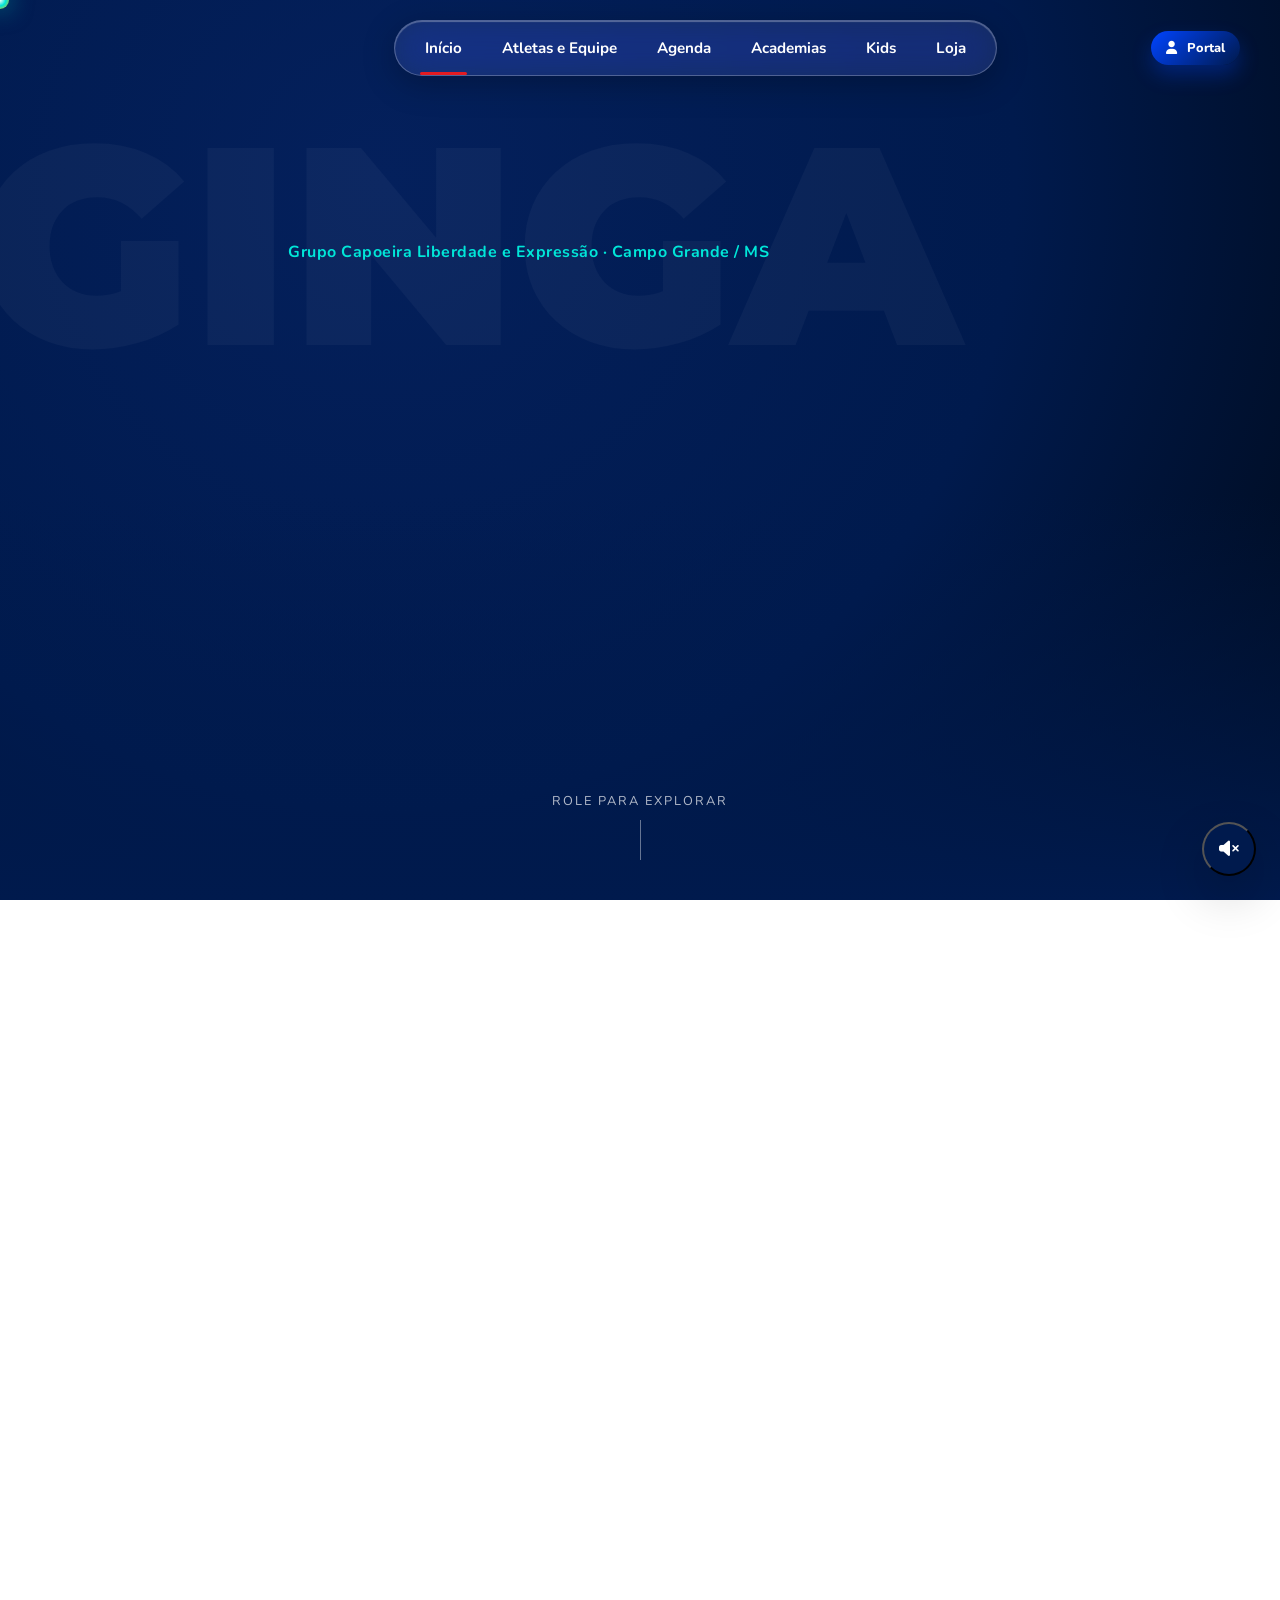
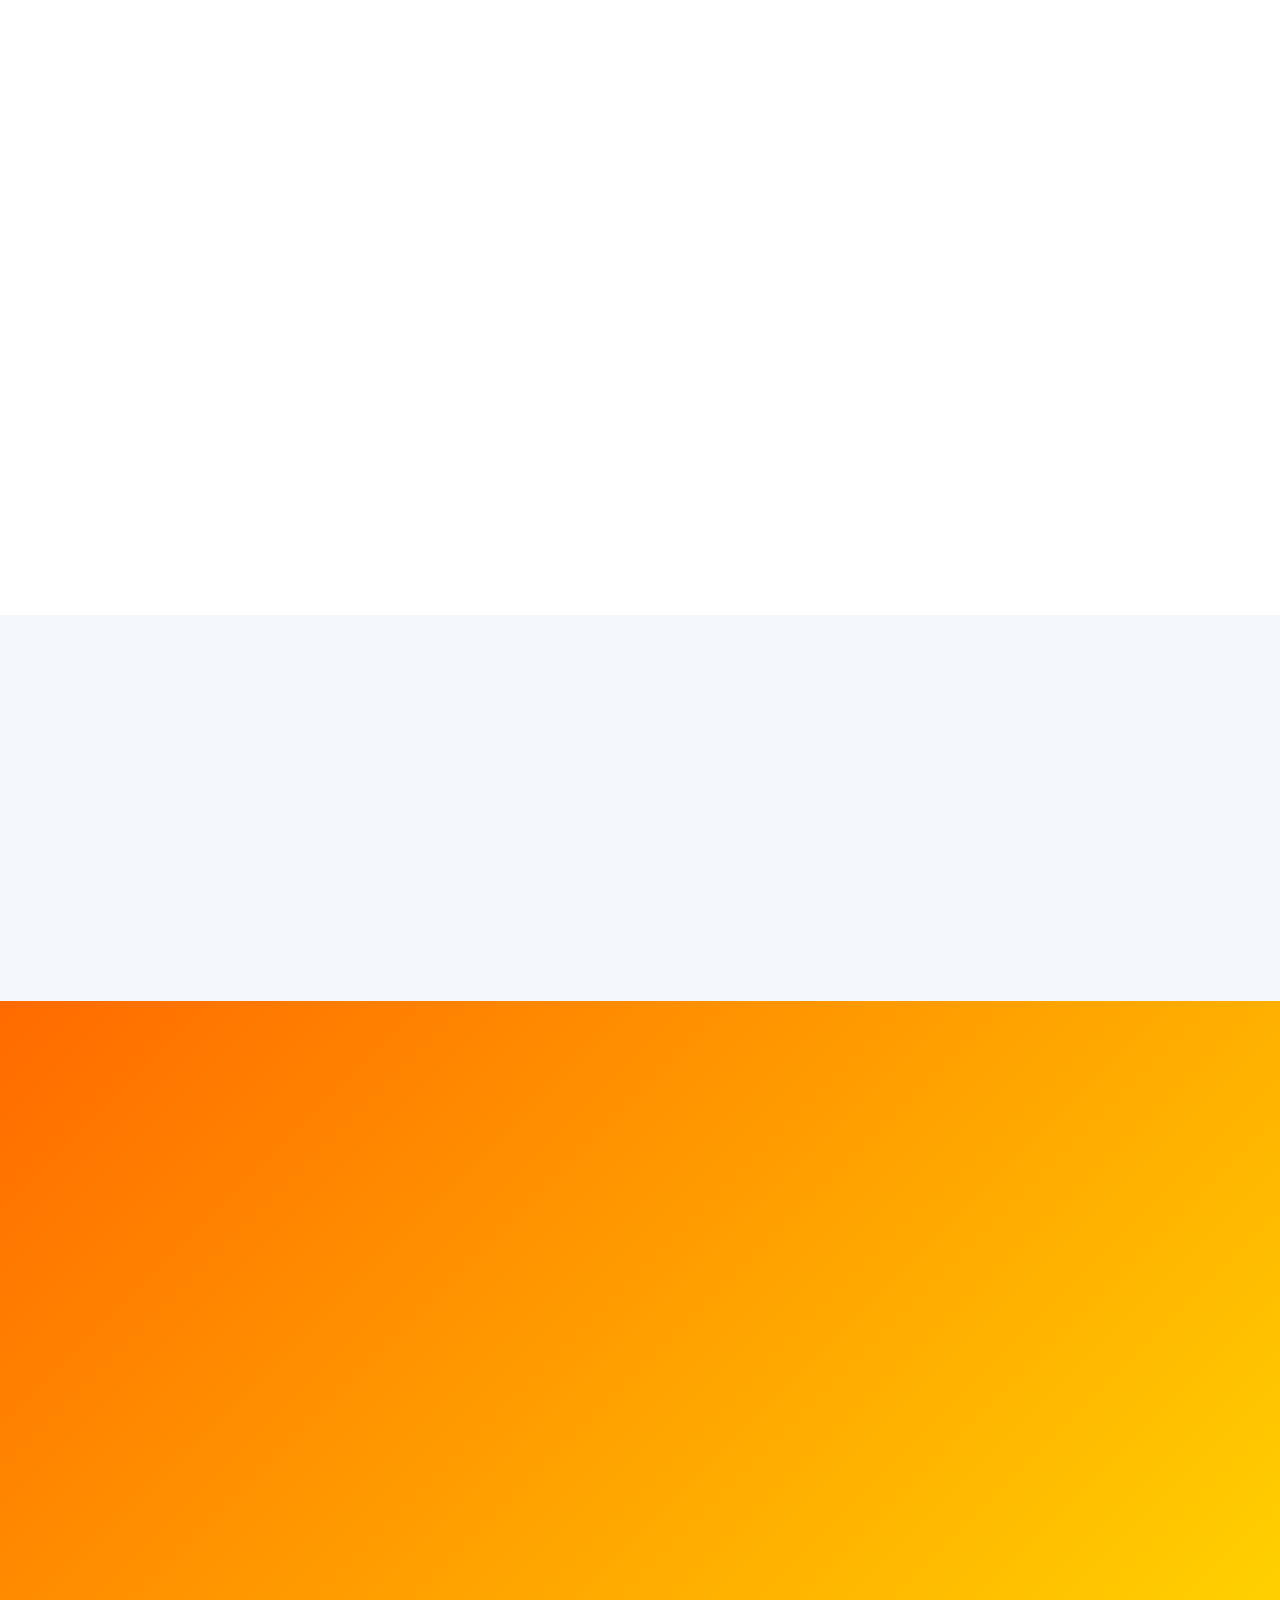
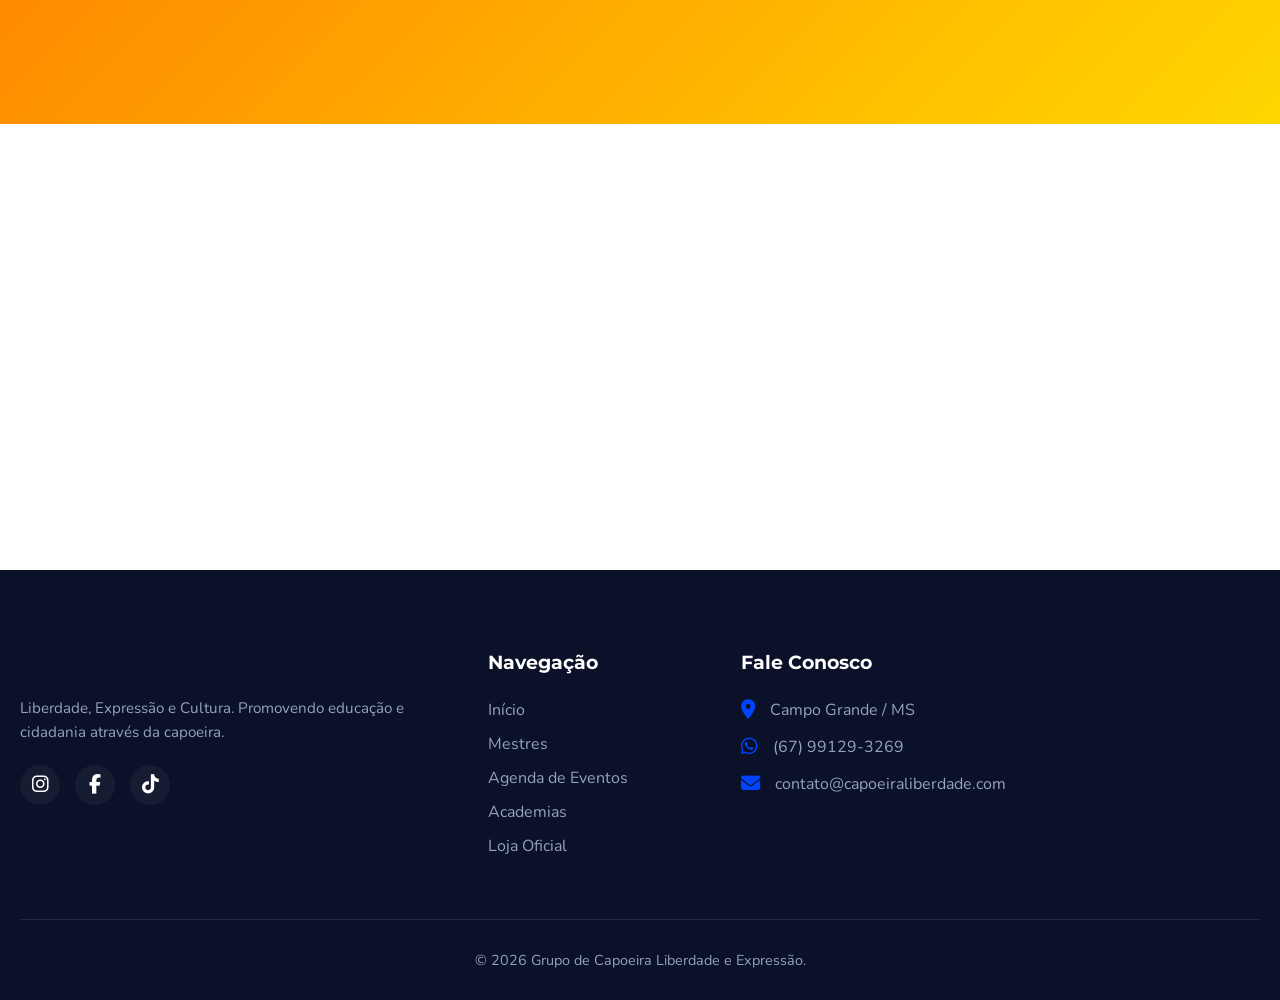
==== commit 1216f419: "Update index.html" ====
--- a/index.html
+++ b/index.html
@@ -10,16 +10,22 @@
 </head>
 <body>
 
-    <!-- HEADER E LOGO 3D -->
+    <!-- ===================== CURSOR DE ENERGIA (AXÉ) ===================== -->
+    <canvas id="axe-trail-canvas"></canvas>
+    <div id="axe-cursor"></div>
+
+    <!-- ===================== HEADER GLASS PILL ===================== -->
     <header class="rb-header">
         <div class="rb-header-left">
-            <a href="#inicio"><img src="logo-liberdade390.png" alt="Logo" class="rb-logo"></a>
+            <a href="#inicio"><img src="logo-liberdade390.png" alt="Logo Capoeira Liberdade" class="rb-logo" onerror="this.style.opacity=0"></a>
         </div>
-        <nav class="rb-nav-center">
-            <a href="#inicio" class="rb-nav-item">Início</a>
-            <a href="#equipe" class="rb-nav-item active">Atletas e Equipe</a>
+        <nav class="rb-nav-center" id="mainNav">
+            <a href="#inicio" class="rb-nav-item active">Início</a>
+            <a href="#equipe" class="rb-nav-item">Atletas e Equipe</a>
             <a href="#agenda" class="rb-nav-item">Agenda</a>
             <a href="#academias" class="rb-nav-item">Academias</a>
+            <a href="#kids" class="rb-nav-item">Kids</a>
+            <a href="#loja" class="rb-nav-item">Loja</a>
         </nav>
         <div class="rb-header-right">
             <a href="login.html" class="btn btn-primary" style="padding: 8px 15px; font-size: 0.8rem;"><i class="fas fa-user"></i> Portal</a>
@@ -27,102 +33,110 @@
         </div>
     </header>
 
-    <!-- HERO -->
+    <!-- ===================== HERO 3D ===================== -->
     <section id="inicio" class="rb-hero">
+        <span class="hero-bg-word" data-parallax-speed="0.15">GINGA</span>
+        <canvas id="three-hero-canvas"></canvas>
         <div class="rb-hero-gradient"></div>
         <div class="container rb-hero-content">
-            <h1>Atletas e Professores</h1>
-            <p>Conheça os atletas do mundo Liberdade, suas trajetórias, suas conquistas e muito mais!</p>
+            <span class="eyebrow-line">Grupo Capoeira Liberdade e Expressão · Campo Grande / MS</span>
+            <h1><span class="reveal-up">Axé em cada</span><span class="reveal-up">movimento.</span></h1>
+            <p class="reveal-up">Tradição afro-brasileira, disciplina e comunidade. Conheça nossos mestres, nossa agenda de rodas e batizados, e os polos de treino perto de você.</p>
+            <div class="hero-cta-row reveal-up">
+                <a href="#equipe" class="btn btn-primary"><i class="fas fa-users"></i> Conhecer a Equipe</a>
+                <a href="#academias" class="btn btn-green"><i class="fas fa-map-marker-alt"></i> Encontrar um Polo</a>
+            </div>
+        </div>
+        <div class="scroll-hint">Role para explorar<div class="line"></div></div>
+    </section>
+
+    <!-- ===================== EQUIPE: DUPLO CARROSSEL RED BULL ===================== -->
+    <section id="equipe" class="section-spacing bg-white">
+        <div class="container">
+            <div class="section-title center reveal-up">
+                <h2>Atletas e Professores</h2>
+                <p>Conheça os atletas do mundo Liberdade, suas trajetórias e conquistas.</p>
+            </div>
+        </div>
+        <div class="rb-slider-wrapper">
+            <div class="marquee-track-wrap">
+                <div class="marquee-track" id="equipe-row-1"></div>
+            </div>
+            <div class="marquee-track-wrap">
+                <div class="marquee-track row-reverse" id="equipe-row-2"></div>
+            </div>
         </div>
     </section>
 
-    <!-- EQUIPE: SLIDER RED BULL STYLE -->
-    <div class="rb-slider-wrapper">
-        <button class="slider-nav-btn prev-btn" id="prev-equipe"><i class="fas fa-chevron-left"></i></button>
-        <div class="rb-slider" id="equipe-container">
-            <!-- Injetado via JS do Firebase -->
-        </div>
-        <button class="slider-nav-btn next-btn" id="next-equipe"><i class="fas fa-chevron-right"></i></button>
-    </div>
-
-    <!-- AGENDA -->
-    <section id="agenda" class="bg-white section-spacing mt-spaced">
+    <!-- ===================== AGENDA 4D ===================== -->
+    <section id="agenda" class="bg-white section-spacing">
         <div class="container">
-            <div class="section-title center">
+            <div class="section-title center reveal-up">
                 <h2>Agenda do Semestre</h2>
                 <p>Acompanhe nossos eventos, batizados e rodas abertas.</p>
             </div>
             <div class="agenda-wrapper">
-                <div class="agenda-scroll-box" id="timeline-container">
-                    <!-- Injetado via JS -->
-                </div>
-                <div class="destaque-card" id="card-destaque">
+                <div class="agenda-scroll-box reveal-esquiva" id="timeline-container"></div>
+                <div class="destaque-card reveal-esquiva reveal-right" id="card-destaque">
                     <span class="destaque-badge"><i class="fas fa-star"></i> EVENTO EM DESTAQUE</span>
                     <h3 id="dest-title">Carregando eventos...</h3>
                     <div class="destaque-info"><i class="fas fa-calendar-check"></i> <span id="dest-date">--</span> | <i class="fas fa-clock"></i> <span id="dest-time">--</span></div>
-                    <div class="destaque-info"><i class="fas fa-map-marked-alt"></i> <span id="dest-location">--</span></div>
-                    <div class="dest-map-container mt-spaced">
-                        <iframe id="dest-map-iframe" src="" width="100%" height="100%" style="border:0;" allowfullscreen="" loading="lazy"></iframe>
+                    <div class="destaque-info" style="margin-bottom: 16px;"><i class="fas fa-map-marked-alt"></i> <span id="dest-location">--</span></div>
+                    <div class="dest-globe-container">
+                        <canvas id="globe-canvas"></canvas>
+                        <span class="pin-label" id="globe-pin-label">localizando...</span>
                     </div>
                 </div>
             </div>
         </div>
     </section>
 
-    <!-- ACADEMIAS E LOCAIS -->
+    <!-- ===================== ACADEMIAS ===================== -->
     <section id="academias" class="container section-spacing">
-        <div class="section-title center">
+        <div class="section-title center reveal-up">
             <h2>Academias & Locais</h2>
             <p>Encontre o polo de treino mais próximo de você e agende sua aula.</p>
         </div>
-        <div class="academias-grid" id="locais-container">
-            <!-- Injetado via JS -->
-        </div>
+        <div class="academias-grid" id="locais-container"></div>
     </section>
 
-    <!-- MÓDULO KIDS -->
+    <!-- ===================== MÓDULO KIDS ===================== -->
     <section id="kids" class="kids-section">
         <div class="bubbles" id="bubbles-container"></div>
         <div class="container kids-content">
-            <div class="kids-text">
-                <h2>A CAPOEIRA MAIS DIVERTIDA PARA SEUS FILHOS! <i class="fas fa-child avatar-ginga"></i></h2>
-                <p>Desenvolvemos coordenação motora, respeito e disciplina de forma 100% lúdica.</p>
+            <div class="kids-text reveal-esquiva">
+                <h2>A capoeira mais divertida para seus filhos <i class="fas fa-child avatar-ginga"></i></h2>
+                <p>Desenvolvemos coordenação motora, respeito e disciplina de forma 100% lúdica. Estoure as bolhas aqui do lado — é só o começo da brincadeira!</p>
                 <a href="#academias" class="btn btn-white-kids"><i class="fas fa-calendar-plus"></i> Agendar Aula Kids</a>
             </div>
-            <div class="figma-slider">
-                <div class="slider-images" id="kids-slider-track">
-                    <!-- Injetado via JS -->
-                </div>
-                <div class="slider-overlay">
-                    <h3>Turmas Infantis</h3>
-                    <p>Aprender brincando com segurança.</p>
-                </div>
+            <div class="kids-media reveal-esquiva reveal-right">
+                <div class="card-stack" id="card-stack"></div>
+                <p class="stack-hint"><i class="fas fa-hand-pointer"></i> Arraste as fotos para o lado</p>
             </div>
         </div>
     </section>
 
-    <!-- LOJA ONLINE -->
+    <!-- ===================== LOJA ONLINE ===================== -->
     <section id="loja" class="bg-white section-spacing">
         <div class="container">
-            <div class="section-title center">
+            <div class="section-title center reveal-up">
                 <h2>Loja Oficial & Equipamentos</h2>
+                <p>Berimbaus, pandeiros, abadás e mais — direto para a sua roda.</p>
             </div>
             <div class="rb-slider-wrapper">
                 <button class="slider-nav-btn prev-btn" id="prev-loja"><i class="fas fa-chevron-left"></i></button>
-                <div class="scroll-container loja-scroll" id="loja-container">
-                    <!-- Injetado via JS -->
-                </div>
+                <div class="scroll-container loja-scroll" id="loja-container" style="display:flex; gap:25px; overflow-x:auto; padding: 20px 10px 40px; scroll-snap-type:x mandatory;"></div>
                 <button class="slider-nav-btn next-btn" id="next-loja"><i class="fas fa-chevron-right"></i></button>
             </div>
         </div>
     </section>
 
-    <!-- FOOTER -->
+    <!-- ===================== FOOTER ===================== -->
     <footer class="rb-footer">
         <div class="container">
             <div class="footer-grid">
                 <div class="footer-brand">
-                    <img src="logo-liberdade390.png" alt="Logo" class="footer-logo">
+                    <img src="logo-liberdade390.png" alt="Logo" class="footer-logo" onerror="this.style.opacity=0">
                     <p>Liberdade, Expressão e Cultura. Promovendo educação e cidadania através da capoeira.</p>
                     <div class="footer-socials">
                         <a href="#"><i class="fab fa-instagram"></i></a>
@@ -146,12 +160,12 @@
                 </div>
             </div>
             <div class="footer-bottom">
-                <p>&copy; 2026 Grupo de Capoeira Liberdade e Expressão. Desenvolvido via AtletaPay.</p>
+                <p>&copy; 2026 Grupo de Capoeira Liberdade e Expressão.</p>
             </div>
         </div>
     </footer>
 
-    <!-- MODAL DO PROFISSIONAL -->
+    <!-- ===================== MODAL PROFISSIONAL ===================== -->
     <div class="modal-prof" id="modalProf">
         <div class="modal-prof-content">
             <button class="close-modal" id="closeProf"><i class="fas fa-times"></i></button>
@@ -165,6 +179,13 @@
         </div>
     </div>
 
-    <script type="module" src="main.js"></script>
+    <button class="btn-sound" id="soundToggle" title="Ativar som ambiente (berimbau)"><i class="fas fa-volume-mute"></i></button>
+
+    <!-- ===================== ENGINES: THREE.JS, GSAP, LENIS ===================== -->
+    <script src="https://cdnjs.cloudflare.com/ajax/libs/three.js/r128/three.min.js"></script>
+    <script src="https://cdnjs.cloudflare.com/ajax/libs/gsap/3.12.5/gsap.min.js"></script>
+    <script src="https://cdnjs.cloudflare.com/ajax/libs/gsap/3.12.5/ScrollTrigger.min.js"></script>
+    <script src="https://cdn.jsdelivr.net/gh/studio-freight/lenis@1.0.42/dist/lenis.min.js"></script>
+    <script type="module" src="app.js"></script>
 </body>
 </html>
--- a/style.css
+++ b/style.css
@@ -1,114 +1,237 @@
+/* ============================================================
+   CAPOEIRA LIBERDADE E EXPRESSÃO — SPRINT 1 & 2
+   Design system: Red Bull Athletes performance grid + estética
+   afro-brasileira (axé, berimbau, ginga) traduzida em cor e movimento.
+   ============================================================ */
+
 :root {
-    --blue-dark: #001A4D; --blue-vibrant: #0044FF;
-    --red-rb: #E21B22; --green-flag: #00E676; --green-dark: #00A859;
-    --orange-kids: #FF6A00; --yellow-kids: #FFD700;
-    --bg-light: #F4F7FC; --text-dark: #1E293B; --text-muted: #64748B;
+    /* Paleta base do grupo (mantida da identidade já existente) */
+    --blue-dark: #001A4D;
+    --blue-vibrant: #0044FF;
+    --red-rb: #E21B22;
+    --green-flag: #00E676;
+    --green-dark: #00A859;
+    --orange-kids: #FF6A00;
+    --yellow-kids: #FFD700;
+    --bg-light: #F4F7FC;
+    --text-dark: #1E293B;
+    --text-muted: #64748B;
     --border-color: #E2E8F0;
-    --transition-smooth: all 0.5s cubic-bezier(0.25, 1, 0.5, 1);
+
+    /* Paleta nova: "axé" — energia do cursor, glow, elementos 3D */
+    --axe-gold: #FFB800;
+    --axe-cyan: #00E6D8;
+    --axe-glow: 0 0 24px rgba(0, 230, 216, 0.55);
+
+    --transition-smooth: all 0.4s cubic-bezier(0.25, 1, 0.5, 1);
     --shadow-soft: 0 10px 30px rgba(0, 0, 0, 0.08);
     --shadow-3d: 0 20px 50px rgba(0, 0, 0, 0.2);
+
+    --ease-esquiva: cubic-bezier(0.16, 1, 0.3, 1);
 }
 
 * { margin: 0; padding: 0; box-sizing: border-box; font-family: 'Nunito', sans-serif; }
-html { scroll-behavior: smooth; }
-body { background-color: var(--bg-light); color: var(--text-dark); overflow-x: hidden; }
+html, body { background-color: var(--bg-light); color: var(--text-dark); overflow-x: hidden; }
+body { cursor: none; } /* cursor nativo substituído pela esfera de axé */
 h1, h2, h3, h4 { font-family: 'Montserrat', sans-serif; }
 a { text-decoration: none; color: inherit; }
-.container { max-width: 1350px; margin: 0 auto; padding: 0 20px; position: relative; z-index: 2; }
-.section-spacing { padding: 100px 0; }
+.container { max-width: 1400px; margin: 0 auto; padding: 0 20px; position: relative; z-index: 2; }
+.section-spacing { padding: 120px 0; }
 .bg-white { background-color: #ffffff; }
 .mt-spaced { margin-top: 30px; }
-.btn-full { width: 100%; text-align: center; }
-
-/* BOTOES E TITULOS */
+
+/* Respeita quem pediu menos movimento no sistema operacional */
+@media (prefers-reduced-motion: reduce) {
+    body { cursor: auto; }
+    #axe-cursor, #axe-trail-canvas, #three-hero-canvas, #globe-canvas { display: none !important; }
+    * { animation-duration: 0.001ms !important; transition-duration: 0.001ms !important; }
+}
+/* Em telas de toque não há cursor de mouse: mantemos o cursor nativo */
+@media (hover: none) and (pointer: coarse) {
+    body { cursor: auto; }
+    #axe-cursor, #axe-trail-canvas { display: none !important; }
+}
+
+/* ==================== CURSOR DE ENERGIA (AXÉ) ==================== */
+#axe-trail-canvas { position: fixed; inset: 0; width: 100vw; height: 100vh; pointer-events: none; z-index: 9998; mix-blend-mode: screen; }
+#axe-cursor {
+    position: fixed; top: 0; left: 0; width: 18px; height: 18px; border-radius: 50%;
+    background: radial-gradient(circle, #fff 0%, var(--axe-cyan) 45%, var(--axe-gold) 100%);
+    box-shadow: var(--axe-glow);
+    pointer-events: none; z-index: 9999; transform: translate(-50%, -50%);
+    transition: width .2s var(--ease-esquiva), height .2s var(--ease-esquiva), opacity .2s;
+}
+#axe-cursor.is-active { width: 42px; height: 42px; opacity: 0.85; }
+
+/* ==================== BOTÕES ==================== */
 .btn { display: inline-flex; align-items: center; justify-content: center; gap: 10px; padding: 12px 24px; border-radius: 50px; font-weight: 800; cursor: pointer; transition: var(--transition-smooth); border: none; }
 .btn-primary { background: linear-gradient(135deg, var(--blue-vibrant), var(--blue-dark)); color: white; box-shadow: 0 10px 20px rgba(0, 68, 255, 0.3); }
 .btn-primary:hover { transform: translateY(-3px) scale(1.02); box-shadow: 0 15px 30px rgba(0, 68, 255, 0.5); }
 .btn-green { background: linear-gradient(135deg, var(--green-flag), var(--green-dark)); color: var(--blue-dark); box-shadow: 0 10px 20px rgba(0, 230, 118, 0.3); }
-.btn-green:hover { transform: translateY(-3px) scale(1.02); color: #000; }
 .btn-white-kids { background: white; color: var(--orange-kids); font-size: 1.1rem; }
-.btn-gray { background: #E2E8F0; color: #64748B; cursor: pointer; }
+.btn-gray { background: #E2E8F0; color: #64748B; }
+.btn-sound { position: fixed; bottom: 24px; right: 24px; z-index: 500; width: 54px; height: 54px; border-radius: 50%; background: var(--blue-dark); color: white; font-size: 1.1rem; box-shadow: var(--shadow-3d); }
 
 .section-title.center { text-align: center; margin-bottom: 60px; }
-.section-title h2 { font-size: 2.8rem; margin-bottom: 10px; text-transform: uppercase; background: linear-gradient(45deg, var(--blue-dark), var(--blue-vibrant)); -webkit-background-clip: text; -webkit-text-fill-color: transparent; }
-
-/* ================= RED BULL HEADER ================= */
-.rb-header { position: absolute; top: 0; left: 0; width: 100%; display: flex; justify-content: space-between; align-items: center; padding: 20px 40px; z-index: 1000; color: white; transition: background 0.3s; }
-.rb-header-left { display: flex; align-items: center; gap: 20px; width: 20%; }
-.rb-logo { width: 45px; height: 45px; border-radius: 50%; border: 2px solid white; }
-.rb-nav-center { background: rgba(0,0,0,0.5); backdrop-filter: blur(10px); border-radius: 30px; padding: 5px 25px; display: flex; gap: 30px; border: 1px solid rgba(255,255,255,0.15); }
+.section-title h2 { font-size: 2.8rem; margin-bottom: 10px; text-transform: uppercase; color: var(--blue-dark); }
+.section-title p { color: var(--text-muted); }
+
+/* ==================== HEADER — GLASS PILL ==================== */
+.rb-header { position: fixed; top: 0; left: 0; width: 100%; display: flex; justify-content: space-between; align-items: center; padding: 20px 40px; z-index: 1000; color: white; }
+.rb-logo { width: 50px; height: 50px; border-radius: 50%; border: 2px solid white; box-shadow: var(--shadow-soft); }
+.rb-nav-center {
+    background: rgba(255,255,255,0.08);
+    backdrop-filter: blur(18px) saturate(160%);
+    -webkit-backdrop-filter: blur(18px) saturate(160%);
+    border-radius: 30px; padding: 5px 25px; display: flex; gap: 30px;
+    border: 1px solid rgba(255,255,255,0.25);
+    box-shadow: inset 0 1px 1px rgba(255,255,255,0.3), 0 8px 32px rgba(0,0,0,0.25);
+}
 .rb-nav-item { color: white; font-weight: 700; padding: 12px 5px; position: relative; font-size: 0.95rem; }
 .rb-nav-item.active::after, .rb-nav-item:hover::after { content: ''; position: absolute; bottom: -5px; left: 0; width: 100%; height: 3px; background: var(--red-rb); border-radius: 2px; }
-.rb-header-right { display: flex; justify-content: flex-end; align-items: center; width: 20%; gap: 20px; }
-.rb-user-icon { font-size: 1.3rem; color: white; transition: 0.3s; }
-.rb-user-icon:hover { color: var(--red-rb); }
-.hamburger { display: none; font-size: 1.8rem; color: white; cursor: pointer; }
-
-/* ================= RED BULL HERO ================= */
-.rb-hero { background: url('https://images.unsplash.com/photo-1599839619722-39751411ea63?q=80') top center/cover; padding-top: 180px; padding-bottom: 250px; position: relative; display: flex; align-items: center; }
-.rb-hero-gradient { position: absolute; top: 0; left: 0; width: 100%; height: 100%; background: linear-gradient(to right, rgba(0,26,77,0.95) 0%, rgba(0,26,77,0.6) 40%, transparent 100%); z-index: 1; }
-.rb-hero-content { position: relative; z-index: 2; padding: 0 60px; max-width: 800px; color: white; }
-.rb-hero-content h1 { font-size: 4rem; font-weight: 900; margin-bottom: 15px; text-shadow: 0 5px 15px rgba(0,0,0,0.5); letter-spacing: -1px; }
-.rb-hero-content p { font-size: 1.2rem; font-weight: 600; color: #E2E8F0; }
-
-/* ================= RED BULL ATHLETES SLIDER ================= */
-.rb-slider-wrapper { margin-top: -150px; position: relative; z-index: 10; padding: 0 40px; }
-.rb-slider { display: flex; gap: 25px; overflow-x: auto; padding-bottom: 40px; scrollbar-width: none; scroll-snap-type: x mandatory; }
-.rb-slider::-webkit-scrollbar { display: none; }
-.rb-card { min-width: 320px; background: white; border-radius: 12px; overflow: hidden; box-shadow: 0 15px 40px rgba(0,0,0,0.2); display: flex; flex-direction: column; cursor: pointer; transition: transform 0.3s ease; scroll-snap-align: start; flex-shrink: 0; }
-.rb-card:hover { transform: translateY(-10px); }
-.rb-card-cover { height: 350px; width: 100%; object-fit: cover; }
-.rb-card-body { padding: 45px 20px 25px; position: relative; text-align: center; background: white; }
-.rb-card-avatar { width: 90px; height: 90px; border-radius: 50%; border: 4px solid white; position: absolute; top: -45px; left: 50%; transform: translateX(-50%); object-fit: cover; box-shadow: 0 5px 15px rgba(0,0,0,0.1); }
-.rb-card-flag { display: flex; justify-content: center; align-items: center; gap: 6px; font-size: 0.8rem; font-weight: 800; color: #555; margin-bottom: 8px; text-transform: uppercase; }
-.rb-card-flag img { width: 18px; border-radius: 2px; }
-.rb-card-name { font-size: 1.5rem; font-weight: 900; color: #111; text-transform: uppercase; letter-spacing: -0.5px; }
-.rb-card-role { font-size: 0.9rem; color: #666; font-weight: 600; margin-top: 5px; }
-
-/* ================= AGENDA ================= */
+.rb-header-right { display: flex; align-items: center; gap: 20px; }
+.hamburger { display: none; font-size: 1.8rem; color: white; }
+
+/* ==================== HERO — PARTÍCULAS 3D + PARALLAX ==================== */
+.rb-hero {
+    position: relative; height: 100vh; min-height: 720px; display: flex; align-items: center; overflow: hidden;
+    background: radial-gradient(circle at 30% 20%, #04205c 0%, var(--blue-dark) 55%, #000814 100%);
+}
+#three-hero-canvas { position: absolute; inset: 0; width: 100%; height: 100%; z-index: 1; }
+.rb-hero-gradient { position: absolute; inset: 0; background: linear-gradient(to top, var(--blue-dark) 0%, transparent 45%); z-index: 2; pointer-events: none; }
+.rb-hero-content { position: relative; z-index: 3; padding: 0 40px; max-width: 900px; color: white; }
+.rb-hero-content .eyebrow-line { display: block; font-weight: 700; letter-spacing: 0.5px; color: var(--axe-cyan); margin-bottom: 14px; }
+.rb-hero-content h1 {
+    font-size: clamp(2.8rem, 8vw, 6.4rem); font-weight: 900; line-height: 0.98; letter-spacing: -2px;
+    text-transform: uppercase;
+}
+.rb-hero-content h1 span { display: block; }
+.rb-hero-content p { margin-top: 24px; max-width: 520px; font-size: 1.15rem; color: rgba(255,255,255,0.85); }
+.hero-cta-row { display: flex; gap: 18px; margin-top: 36px; flex-wrap: wrap; }
+.scroll-hint { position: absolute; bottom: 40px; left: 50%; transform: translateX(-50%); z-index: 3; color: rgba(255,255,255,0.7); font-size: 0.8rem; text-align: center; letter-spacing: 2px; text-transform: uppercase; }
+.scroll-hint .line { width: 1px; height: 40px; background: rgba(255,255,255,0.4); margin: 10px auto 0; position: relative; overflow: hidden; }
+.scroll-hint .line::after { content: ''; position: absolute; top: -40px; left: 0; width: 100%; height: 40px; background: var(--axe-cyan); animation: scrollDown 2s infinite ease-in-out; }
+@keyframes scrollDown { 0% { top: -40px; } 100% { top: 40px; } }
+
+/* Tipografia gigante de fundo — parallax lento (efeito profundidade) */
+.hero-bg-word {
+    position: absolute; z-index: 0; top: 8%; left: -2%; font-family: 'Montserrat', sans-serif; font-weight: 900;
+    font-size: clamp(6rem, 22vw, 22rem); color: rgba(255,255,255,0.035); white-space: nowrap; pointer-events: none;
+}
+
+/* ==================== REVEAL "ESQUIVA" (GSAP) ==================== */
+.reveal-esquiva { opacity: 0; transform: translateX(-60px) skewX(-4deg); }
+.reveal-esquiva.reveal-right { transform: translateX(60px) skewX(4deg); }
+.reveal-up { opacity: 0; transform: translateY(50px); }
+
+/* ==================== ATLETAS — DUPLO CARROSSEL INFINITO ==================== */
+.rb-slider-wrapper { position: relative; z-index: 10; padding: 0 20px; }
+.marquee-track-wrap { overflow: hidden; padding: 20px 0; -webkit-mask-image: linear-gradient(90deg, transparent, #000 6%, #000 94%, transparent); mask-image: linear-gradient(90deg, transparent, #000 6%, #000 94%, transparent); }
+.marquee-track { display: flex; gap: 25px; width: max-content; will-change: transform; }
+.marquee-track.row-reverse { flex-direction: row; }
+
+/* Cards Equipe 350x480 */
+.rb-card {
+    width: 350px; min-width: 350px; height: 480px; background: #0c1730; border-radius: 16px;
+    display: flex; flex-direction: column; cursor: pointer; position: relative; overflow: hidden;
+    border: 1px solid rgba(255,255,255,0.08); flex-shrink: 0; box-shadow: var(--shadow-soft);
+    transition: transform 0.45s var(--ease-esquiva), box-shadow 0.45s var(--ease-esquiva);
+}
+.rb-card:hover { transform: translateY(-12px) scale(1.02); box-shadow: 0 30px 60px rgba(0,68,255,0.35); }
+.rb-card-media { position: relative; height: 320px; overflow: hidden; }
+.rb-card-cover { width: 100%; height: 100%; object-fit: cover; filter: brightness(0.75) saturate(0.7); transition: filter 0.5s ease, transform 0.6s ease; }
+.rb-card:hover .rb-card-cover { filter: brightness(1) saturate(1.1); transform: scale(1.06); }
+.rb-card-avatar {
+    width: 100px; height: 100px; border-radius: 50%; border: 4px solid #0c1730; position: absolute; top: 270px; left: 50%;
+    transform: translateX(-50%) translateZ(0); object-fit: cover; box-shadow: 0 4px 16px rgba(0,0,0,0.4); background: white; z-index: 2;
+    transition: transform 0.4s var(--ease-esquiva), top 0.4s var(--ease-esquiva);
+}
+.rb-card:hover .rb-card-avatar { transform: translateX(-50%) translateY(-14px) scale(1.12); }
+.rb-card-body { height: 160px; padding: 60px 15px 15px; text-align: center; display: flex; flex-direction: column; justify-content: flex-start; align-items: center; }
+.rb-card-flag { display: flex; justify-content: center; align-items: center; gap: 6px; font-size: 0.8rem; font-weight: 800; color: rgba(255,255,255,0.55); margin-bottom: 5px; }
+.rb-card-flag img { width: 18px; }
+.rb-card-name { font-size: 1.4rem; font-weight: 900; color: #fff; text-transform: uppercase; text-shadow: 0 0 0 transparent; transition: text-shadow 0.4s ease, color 0.4s ease; }
+.rb-card:hover .rb-card-name { color: var(--axe-cyan); text-shadow: 0 0 18px rgba(0,230,216,0.7); }
+.rb-card-role { font-size: 0.95rem; color: rgba(255,255,255,0.6); font-weight: 700; margin-top: 5px; }
+.rb-card-stats {
+    position: absolute; bottom: -70px; left: 0; width: 100%; padding: 14px; display: flex; justify-content: space-around;
+    background: rgba(0,10,30,0.85); backdrop-filter: blur(6px); transition: bottom 0.4s var(--ease-esquiva);
+}
+.rb-card:hover .rb-card-stats { bottom: 0; }
+.rb-card-stats span { color: var(--axe-gold); font-weight: 800; font-size: 0.85rem; }
+
+/* ==================== AGENDA 4D ==================== */
 .agenda-wrapper { display: grid; grid-template-columns: 1fr 1fr; gap: 60px; align-items: start; }
 .agenda-scroll-box { max-height: 700px; overflow-y: auto; padding-right: 20px; padding-left: 25px; border-left: 4px dashed var(--border-color); scrollbar-width: thin; scrollbar-color: var(--blue-vibrant) transparent; }
 .timeline-item { position: relative; margin-bottom: 25px; padding: 20px; border-radius: 15px; background: white; border: 1px solid var(--border-color); transition: var(--transition-smooth); display: flex; flex-direction: column; gap: 5px; cursor: pointer; }
-.timeline-item:hover, .timeline-item.active { box-shadow: var(--shadow-soft); transform: translateX(10px); border-left: 4px solid var(--blue-vibrant); }
+.timeline-item:hover, .timeline-item.active { box-shadow: var(--shadow-soft); transform: translateX(10px) perspective(600px) rotateY(-2deg); border-left: 4px solid var(--blue-vibrant); }
 .timeline-item::before { content: ''; position: absolute; left: -39px; top: 30px; width: 20px; height: 20px; border-radius: 50%; background: var(--bg-light); border: 4px solid var(--border-color); }
-.timeline-item.active::before { background: var(--green-flag); border-color: var(--blue-dark); box-shadow: 0 0 15px var(--green-flag); }
+.timeline-item.active::before { background: var(--axe-cyan); border-color: var(--blue-dark); box-shadow: 0 0 15px var(--axe-cyan); }
 .evento-concluido { opacity: 0.65; background: #F8FAFC; }
 .badge-concluido { background: #E74C3C; color: white; padding: 4px 10px; border-radius: 12px; font-size: 0.75rem; font-weight: bold; align-self: flex-start; }
-.destaque-card { background: white; border-radius: 24px; padding: 40px; box-shadow: var(--shadow-3d); border: 1px solid var(--border-color); position: sticky; top: 100px; }
-.destaque-badge { display: inline-block; background: var(--blue-vibrant); color: white; padding: 5px 15px; border-radius: 20px; font-size: 0.8rem; font-weight: bold; }
-.dest-map-container { border-radius: 16px; overflow: hidden; box-shadow: inset 0 0 10px rgba(0,0,0,0.1); height: 250px; border: 2px solid var(--border-color); }
-
-/* ================= ACADEMIAS E LOJA ================= */
-.academias-grid { display: grid; grid-template-columns: repeat(auto-fill, minmax(300px, 1fr)); gap: 20px; }
-.local-card { background: white; border-radius: 20px; padding: 25px; border: 1px solid var(--border-color); transition: var(--transition-smooth); box-shadow: var(--shadow-soft); }
-.local-card:hover { border-color: var(--blue-vibrant); transform: translateY(-5px); }
-
-.scroll-container.loja-scroll { display: flex; overflow-x: auto; gap: 25px; padding: 20px 10px 50px 10px; scrollbar-width: none; }
-.loja-item { min-width: calc(20% - 24px); background: white; border-radius: 20px; padding: 20px; text-align: center; border: 1px solid var(--border-color); flex-shrink: 0; box-shadow: var(--shadow-soft); transition: var(--transition-smooth); display: flex; flex-direction: column; justify-content: space-between; }
-@media (max-width: 1200px) { .loja-item { min-width: calc(25% - 20px); } }
-@media (max-width: 900px) { .loja-item { min-width: calc(33.333% - 15px); } }
-@media (max-width: 600px) { .loja-item { min-width: calc(50% - 10px); } }
-.loja-item:hover { transform: translateY(-10px); border-color: var(--blue-vibrant); }
-.loja-img { width: 100%; height: 180px; object-fit: cover; border-radius: 12px; margin-bottom: 15px; }
-
-/* ================= KIDS SLIDER FIGMA UI/UX ================= */
-.kids-section { background: linear-gradient(135deg, var(--orange-kids), var(--yellow-kids)); position: relative; overflow: hidden; padding: 100px 0; color: white; }
-.bubbles { position: absolute; top: 0; left: 0; width: 100%; height: 100%; pointer-events: none; z-index: 1; }
-.bubble { position: absolute; bottom: -50px; background: rgba(255, 255, 255, 0.2); border-radius: 50%; animation: rise infinite ease-in; }
+
+.destaque-card { background: white; border-radius: 24px; padding: 40px; box-shadow: var(--shadow-3d); border: 1px solid var(--border-color); position: sticky; top: 100px; transform-origin: center top; }
+.destaque-badge { display: inline-block; background: var(--blue-vibrant); color: white; padding: 5px 15px; border-radius: 20px; font-size: 0.8rem; font-weight: bold; margin-bottom: 10px; }
+.dest-globe-container { border-radius: 16px; overflow: hidden; height: 260px; border: 2px solid var(--border-color); position: relative; background: #01102b; }
+#globe-canvas { width: 100%; height: 100%; display: block; }
+.dest-globe-container .pin-label { position: absolute; bottom: 10px; left: 12px; color: white; font-size: 0.78rem; background: rgba(0,0,0,0.5); padding: 4px 10px; border-radius: 10px; }
+
+/* ==================== ACADEMIAS — GRID ISOMÉTRICO ==================== */
+.academias-grid { display: grid; grid-template-columns: repeat(auto-fill, minmax(300px, 1fr)); gap: 24px; perspective: 1400px; }
+.local-card {
+    background: white; border-radius: 20px; padding: 25px; border: 1px solid var(--border-color);
+    transition: transform 0.5s var(--ease-esquiva), box-shadow 0.5s var(--ease-esquiva); box-shadow: var(--shadow-soft);
+    position: relative; overflow: hidden;
+}
+.local-card:hover { border-color: var(--blue-vibrant); transform: rotateX(6deg) rotateY(-6deg) translateY(-6px); box-shadow: var(--shadow-3d); }
+.shockwave { position: absolute; border-radius: 50%; border: 2px solid var(--blue-vibrant); opacity: 0; pointer-events: none; }
+.shockwave.animate { animation: shockwave-anim 0.8s ease-out; }
+@keyframes shockwave-anim { 0% { width: 0; height: 0; opacity: 0.7; } 100% { width: 500px; height: 500px; margin-left: -250px; margin-top: -250px; opacity: 0; } }
+.btn-atabaque { animation: atabaque-pulse 1.4s infinite; }
+@keyframes atabaque-pulse { 0%, 100% { box-shadow: 0 0 0 0 rgba(0, 168, 89, 0.6); } 50% { box-shadow: 0 0 0 14px rgba(0, 168, 89, 0); } }
+
+/* ==================== KIDS — GAMIFICAÇÃO ==================== */
+.kids-section { background: linear-gradient(135deg, var(--orange-kids), var(--yellow-kids)); position: relative; overflow: hidden; padding: 120px 0; color: white; }
+.bubbles { position: absolute; inset: 0; pointer-events: none; z-index: 1; }
+.bubble { position: absolute; bottom: -50px; background: rgba(255, 255, 255, 0.22); border-radius: 50%; animation: rise linear infinite; pointer-events: auto; cursor: pointer; }
 @keyframes rise { 0% { bottom: -50px; transform: translateX(0); } 100% { bottom: 1200px; transform: translateX(-100px); } }
+.confetti-piece { position: absolute; width: 8px; height: 8px; pointer-events: none; z-index: 3; }
 .kids-content { display: grid; grid-template-columns: 1fr 1fr; gap: 50px; align-items: center; position: relative; z-index: 2; }
-.avatar-ginga { animation: ginga 2s infinite ease-in-out alternate; }
+.avatar-ginga { display: inline-block; animation: ginga 2s infinite ease-in-out alternate; }
 @keyframes ginga { 0% { transform: rotate(-10deg); } 100% { transform: rotate(10deg); } }
-.figma-slider { position: relative; width: 100%; height: 450px; border-radius: 30px; box-shadow: 0 30px 60px rgba(0,0,0,0.3); overflow: hidden; border: 8px solid rgba(255,255,255,0.8); background: #000; }
-.slider-images img { position: absolute; top: 0; left: 0; width: 100%; height: 100%; object-fit: cover; opacity: 0; transition: opacity 0.8s ease; }
-.slider-images img.active { opacity: 1; }
-.slider-overlay { position: absolute; bottom: 0; left: 0; width: 100%; padding: 40px 30px 30px 30px; background: linear-gradient(transparent, rgba(0,0,0,0.8)); color: white; z-index: 10; }
-.slider-dots { position: absolute; bottom: 30px; right: 30px; display: flex; gap: 10px; z-index: 11; }
-.dot { width: 12px; height: 12px; border-radius: 50%; background: rgba(255,255,255,0.4); cursor: pointer; transition: 0.3s; border: 2px solid transparent; }
-.dot.active { background: var(--green-flag); transform: scale(1.3); border-color: white; }
-
-/* ================= FOOTER ================= */
-.rb-footer { background: #0A1128; color: #94A3B8; padding: 80px 0 30px; }
+
+.card-stack { position: relative; width: 100%; height: 450px; }
+.stack-card {
+    position: absolute; inset: 0; border-radius: 28px; overflow: hidden; box-shadow: 0 30px 60px rgba(0,0,0,0.3);
+    border: 8px solid rgba(255,255,255,0.85); background-size: cover; background-position: center; cursor: grab;
+    transition: transform 0.4s var(--ease-esquiva), opacity 0.4s ease;
+    display: flex; align-items: flex-end;
+}
+.stack-card:active { cursor: grabbing; }
+.stack-card .stack-caption { width: 100%; padding: 30px 24px 22px; background: linear-gradient(transparent, rgba(0,0,0,0.75)); color: white; }
+.stack-hint { text-align: center; margin-top: 14px; font-size: 0.85rem; color: rgba(255,255,255,0.85); }
+
+/* ==================== LOJA — SHOWROOM 3D ==================== */
+#loja .rb-slider-wrapper { padding: 0; }
+.loja-item {
+    width: 280px; min-width: 280px; height: 430px; background: white; border-radius: 20px; padding: 20px; text-align: center;
+    border: 1px solid var(--border-color); flex-shrink: 0; box-shadow: var(--shadow-soft);
+    transform-style: preserve-3d; transition: transform 0.15s ease-out, box-shadow 0.3s ease;
+    display: flex; flex-direction: column; justify-content: space-between;
+}
+.loja-item:hover { box-shadow: var(--shadow-3d); }
+.loja-img-wrap { height: 220px; border-radius: 12px; margin-bottom: 15px; overflow: hidden; transform: translateZ(30px); background: var(--bg-light); }
+.loja-img { width: 100%; height: 100%; object-fit: cover; }
+.tilt-hint { font-size: 0.7rem; color: var(--text-muted); }
+
+/* Botão do carrossel */
+.slider-nav-btn { position: absolute; top: 40%; transform: translateY(-50%); width: 50px; height: 50px; background: white; border-radius: 50%; border: none; box-shadow: var(--shadow-3d); font-size: 1.2rem; color: var(--blue-dark); z-index: 20; opacity: 0; transition: var(--transition-smooth); display: flex; align-items: center; justify-content: center; }
+.rb-slider-wrapper:hover .slider-nav-btn { opacity: 1; }
+.slider-nav-btn:hover { background: var(--blue-vibrant); color: white; transform: translateY(-50%) scale(1.1); }
+.prev-btn { left: 30px; } .next-btn { right: 30px; }
+
+/* ==================== FOOTER ==================== */
+.rb-footer { background: #0A1128; color: #94A3B8; padding: 80px 0 0 0; }
 .footer-grid { display: grid; grid-template-columns: 2fr 1fr 1fr 1fr; gap: 40px; margin-bottom: 50px; }
 .footer-brand p { margin: 20px 0; font-size: 0.95rem; line-height: 1.6; }
 .footer-logo { width: 80px; height: 80px; border-radius: 50%; border: 2px solid var(--blue-vibrant); }
@@ -120,21 +243,30 @@
 .footer-links a:hover { color: white; padding-left: 5px; }
 .footer-contact p { margin-bottom: 15px; display: flex; gap: 15px; align-items: center; }
 .footer-contact i { color: var(--blue-vibrant); font-size: 1.2rem; }
-.footer-bottom { text-align: center; padding-top: 30px; border-top: 1px solid rgba(255,255,255,0.1); font-size: 0.9rem; }
-
-/* ================= MOBILE ================= */
+.footer-bottom { text-align: center; padding: 30px 0; border-top: 1px solid rgba(255,255,255,0.1); font-size: 0.9rem; }
+
+/* ==================== MODAL PROFISSIONAL ==================== */
+.modal-prof { display: none; position: fixed; inset: 0; background: rgba(0,26,77,0.8); z-index: 2000; align-items: center; justify-content: center; backdrop-filter: blur(8px); }
+.modal-prof.show { display: flex; }
+.modal-prof-content { background: white; width: 90%; max-width: 500px; border-radius: 24px; padding: 40px; text-align: center; position: relative; }
+.modal-prof-img { width: 150px; height: 150px; border-radius: 50%; object-fit: cover; margin-top: -90px; border: 5px solid white; box-shadow: var(--shadow-soft); }
+.close-modal { position: absolute; top: 15px; right: 20px; background: none; border: none; font-size: 1.5rem; color: #999; cursor: pointer; }
+
+/* ==================== RESPONSIVO ==================== */
 @media (max-width: 992px) {
     .agenda-wrapper, .kids-content { grid-template-columns: 1fr; }
-    .rb-hero-gradient { background: rgba(0,26,77,0.8); }
     .footer-grid { grid-template-columns: 1fr 1fr; }
+    .destaque-card { position: static; margin-top: 30px; }
 }
 @media (max-width: 768px) {
+    body { cursor: auto; }
+    #axe-cursor, #axe-trail-canvas { display: none; }
     .hamburger { display: block; }
     .rb-nav-center { display: none; position: absolute; top: 70px; left: 0; width: 100%; background: #0A1128; flex-direction: column; padding: 20px; border-radius: 0; }
     .rb-nav-center.active { display: flex; }
     .rb-header { background: #0A1128; padding: 15px 20px; }
-    .rb-hero { padding-top: 120px; padding-bottom: 200px; text-align: center; }
-    .rb-hero-content { padding: 0 20px; }
-    .rb-slider-wrapper { padding: 0 15px; }
     .footer-grid { grid-template-columns: 1fr; }
-}
+    .rb-card { width: 300px; min-width: 300px; height: 420px; }
+    .rb-card-media { height: 260px; }
+    .rb-card-avatar { top: 210px; }
+}
